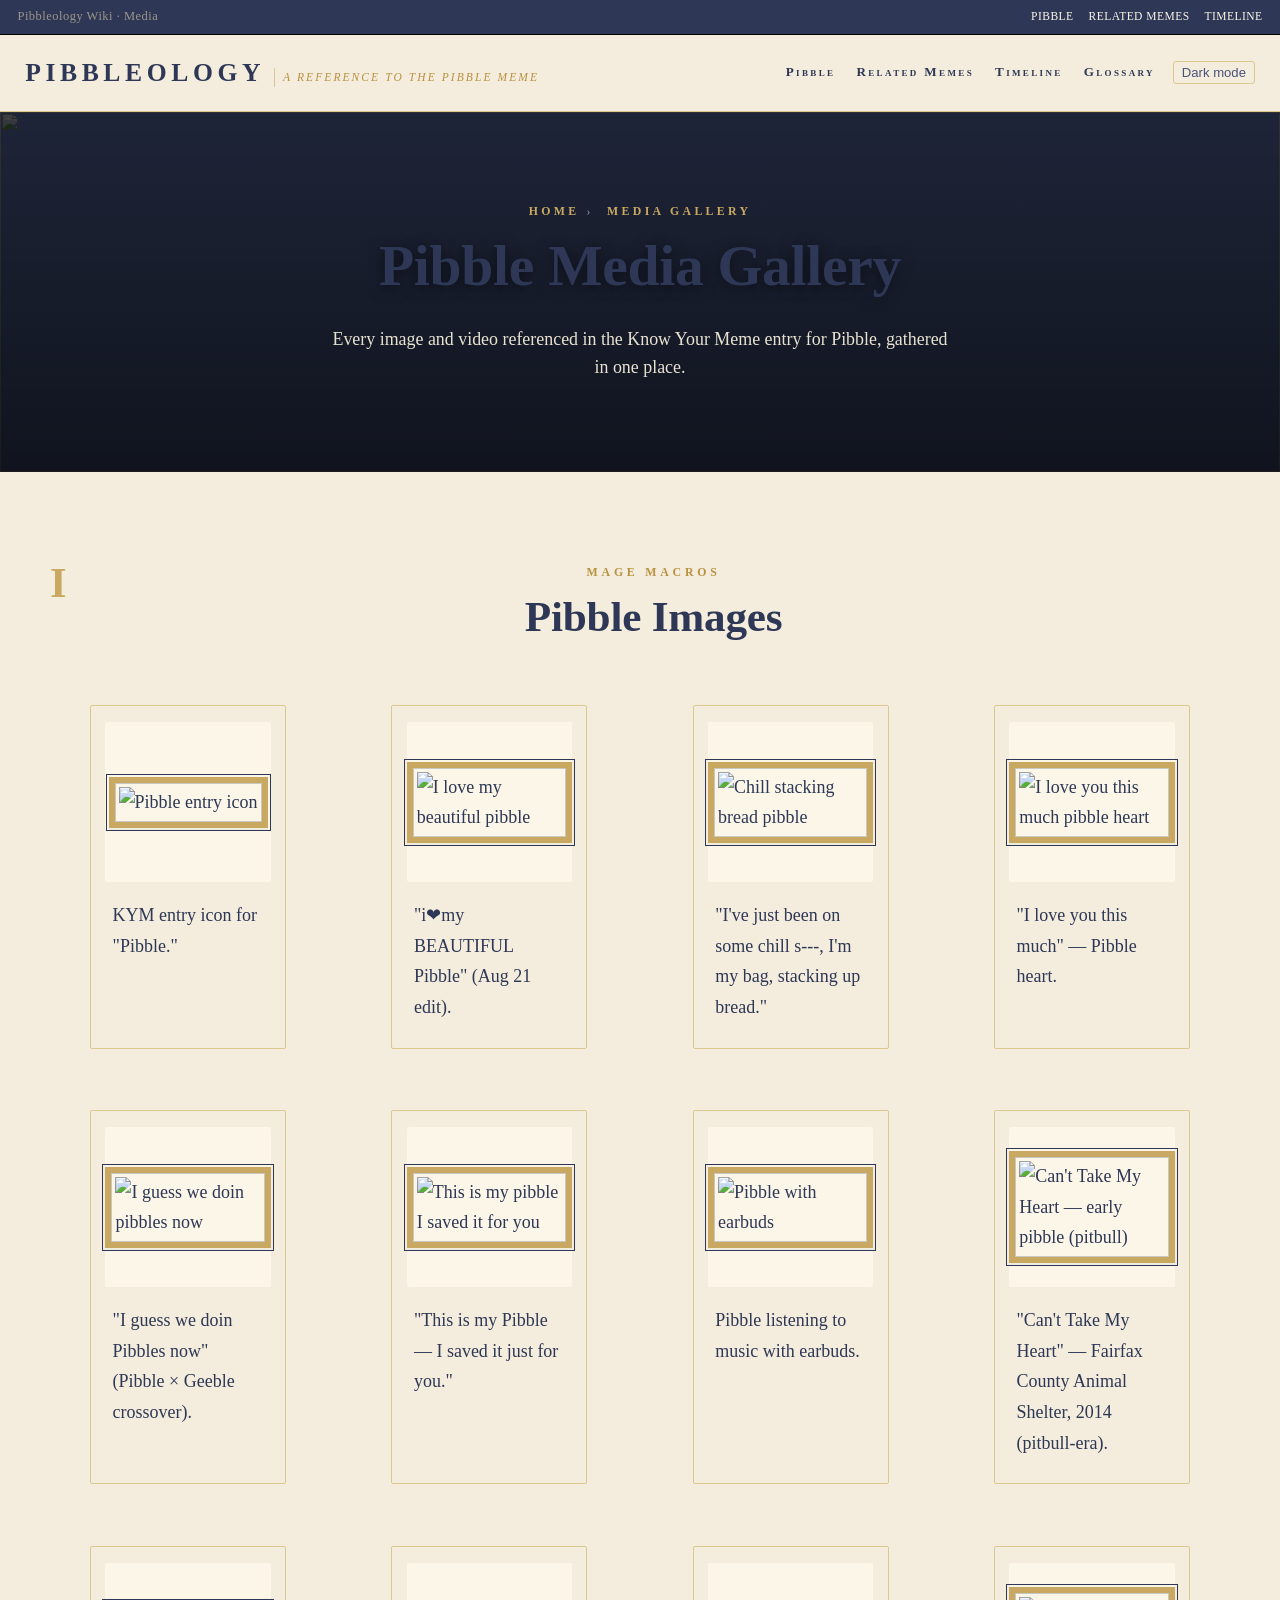
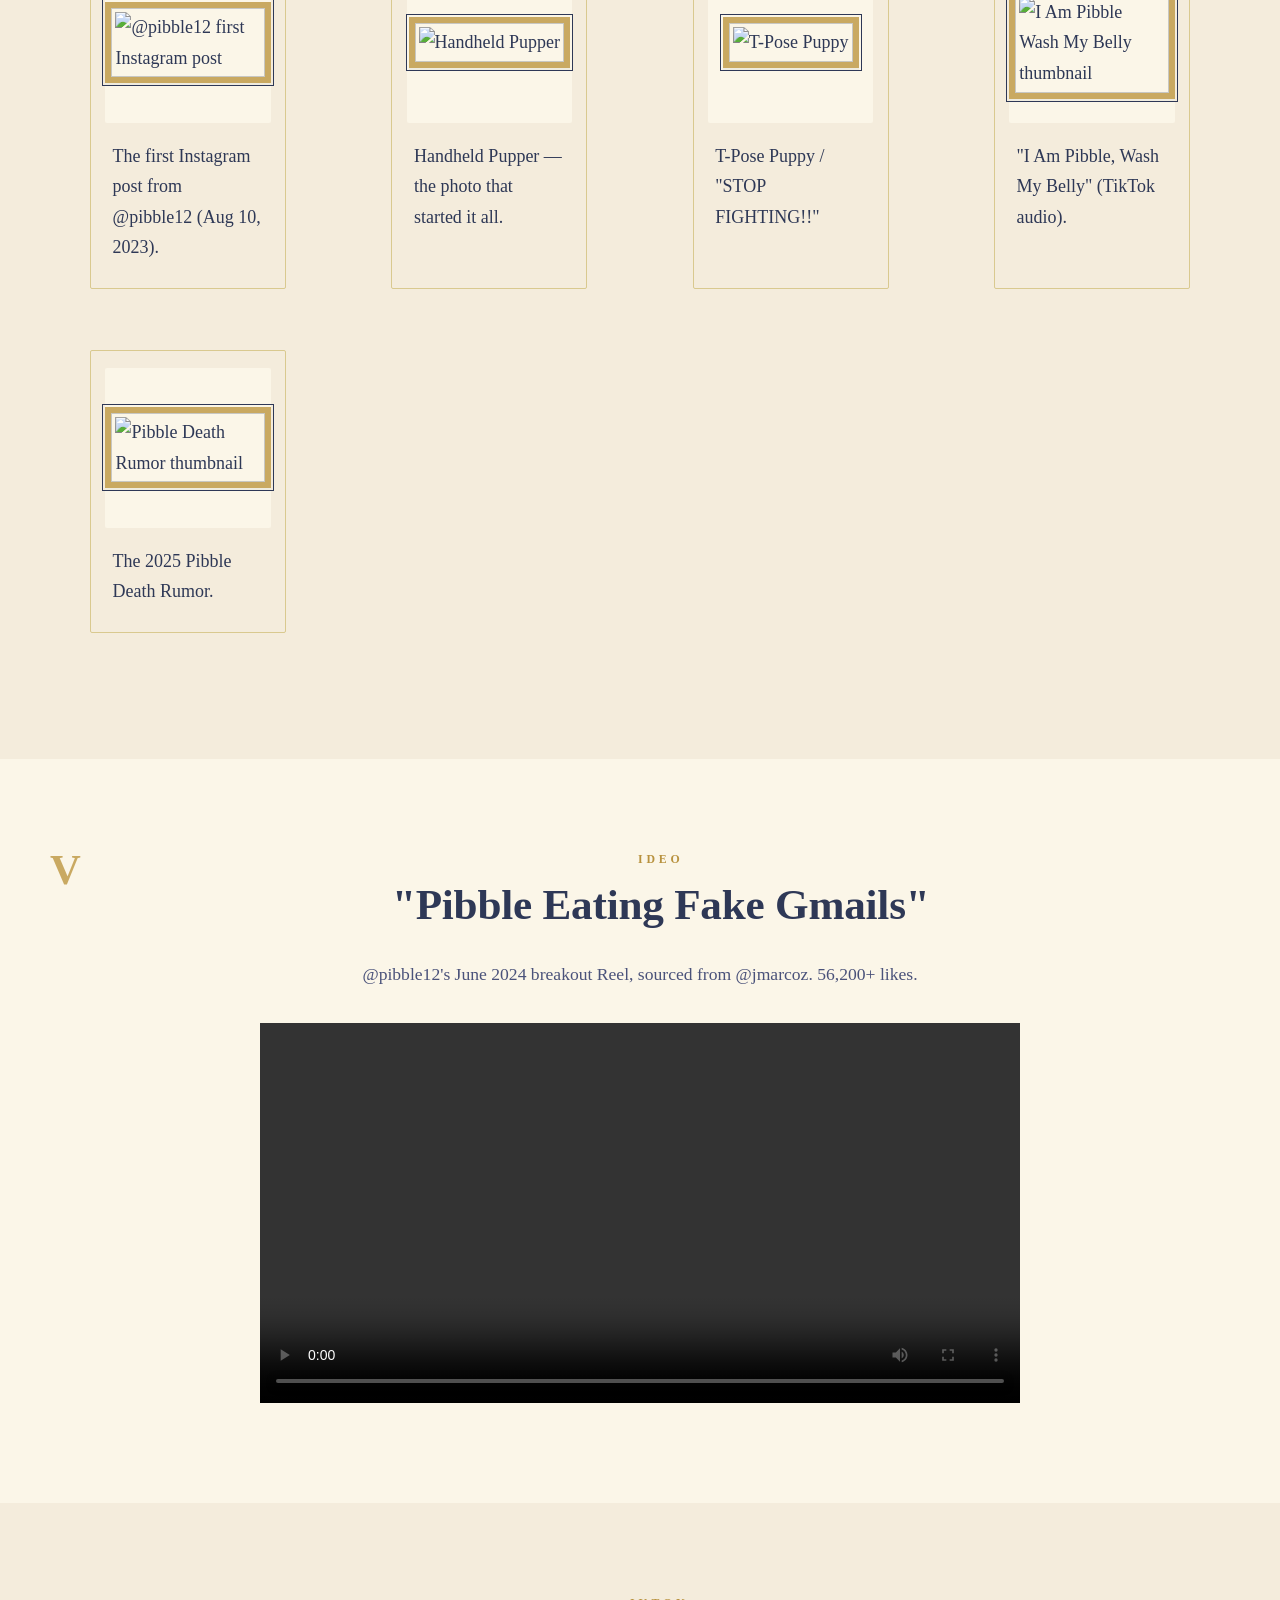
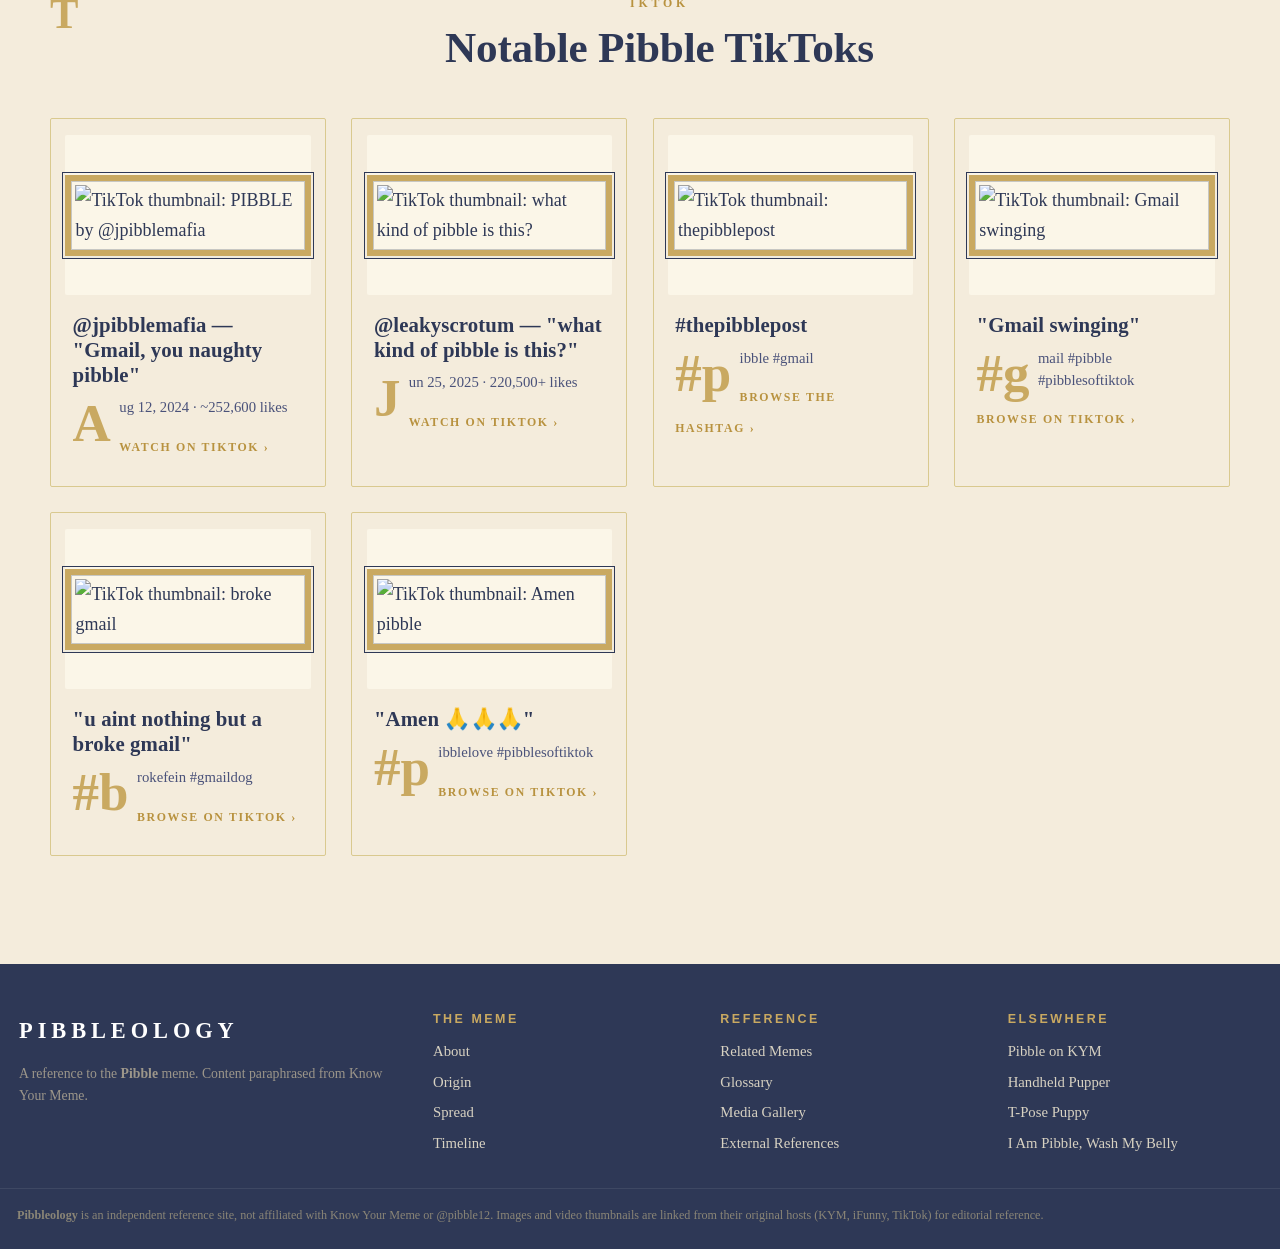
==== artifacts.html @ 84e700c6 "Reskin site as illuminated manuscript ("Reliquary Pastel") Swap palette and typography across the wh" ====
<!doctype html>
<html lang="en" data-theme="light">
<head>
<meta charset="utf-8">
<meta name="viewport" content="width=device-width,initial-scale=1">
<title>Media Gallery — Pibbleology</title>
<meta name="description" content="A gallery of Pibble images and videos from Know Your Meme — image macros, TikTok video thumbnails, and the original viral Reel.">
<link rel="stylesheet" href="style.css">
<link rel="icon" href="data:image/svg+xml,%3Csvg xmlns='http://www.w3.org/2000/svg' viewBox='0 0 64 64'%3E%3Ccircle cx='32' cy='32' r='28' fill='%238a6d3b'/%3E%3Ctext x='32' y='44' font-family='Georgia' font-size='36' fill='white' text-anchor='middle'%3EP%3C/text%3E%3C/svg%3E">
</head>
<body class="institutional">

<a class="skip-link" href="#content">Skip to content</a>

<div class="utility-bar">
  <div class="utility-inner">
    <span class="util-locale">Pibbleology Wiki &middot; Media</span>
    <span class="util-spacer"></span>
    <a href="index.html">Pibble</a>
    <a href="characters.html">Related Memes</a>
    <a href="lore-timeline.html">Timeline</a>
  </div>
</div>

<header class="site-header institutional-header" role="banner">
  <div class="header-inner">
    <a class="brand" href="index.html" aria-label="Pibbleology home">
      <span class="brand-mark">PIBBLEOLOGY</span>
      <span class="brand-tag">A Reference to the Pibble Meme</span>
    </a>
    <span class="header-spacer"></span>
    <nav class="header-nav" aria-label="Primary">
      <a href="index.html">Pibble</a>
      <a href="characters.html">Related Memes</a>
      <a href="lore-timeline.html">Timeline</a>
      <a href="glossary.html">Glossary</a>
    </nav>
    <button id="theme-toggle" class="theme-toggle" type="button" aria-pressed="false">Dark mode</button>
  </div>
</header>

<main id="content" role="main">

  <section class="hero-sub" aria-labelledby="hero-h">
    <div class="hero-sub-bg" aria-hidden="true">
      <img src="https://i.kym-cdn.com/photos/images/list/003/147/545/0d7.jpg" alt="">
    </div>
    <div class="hero-sub-inner">
      <p class="breadcrumb">
        <a href="index.html">Home</a><span class="sep">›</span>
        <span>Media Gallery</span>
      </p>
      <h1 id="hero-h" class="hero-sub-title">Pibble Media Gallery</h1>
      <p class="hero-sub-lede">
        Every image and video referenced in the Know Your Meme entry for
        Pibble, gathered in one place.
      </p>
    </div>
  </section>

  <section class="block" aria-labelledby="imgs-h">
    <div class="block-inner">
      <p class="block-eyebrow centered">Image Macros</p>
      <h2 id="imgs-h" class="centered">Pibble Images</h2>
      <div class="member-grid">
        <figure class="member-card">
          <div class="member-photo"><img src="https://i.kym-cdn.com/entries/icons/facebook/000/055/364/pibble.jpg" alt="Pibble entry icon"></div>
          <figcaption>KYM entry icon for "Pibble."</figcaption>
        </figure>
        <figure class="member-card">
          <div class="member-photo"><img src="https://i.kym-cdn.com/photos/images/list/003/147/549/808.jpg" alt="I love my beautiful pibble"></div>
          <figcaption>"i❤my BEAUTIFUL Pibble" (Aug 21 edit).</figcaption>
        </figure>
        <figure class="member-card">
          <div class="member-photo"><img src="https://i.kym-cdn.com/photos/images/list/003/147/548/306.jpg" alt="Chill stacking bread pibble"></div>
          <figcaption>"I've just been on some chill s---, I'm my bag, stacking up bread."</figcaption>
        </figure>
        <figure class="member-card">
          <div class="member-photo"><img src="https://i.kym-cdn.com/photos/images/list/003/147/547/27c.jpg" alt="I love you this much pibble heart"></div>
          <figcaption>"I love you this much" — Pibble heart.</figcaption>
        </figure>
        <figure class="member-card">
          <div class="member-photo"><img src="https://i.kym-cdn.com/photos/images/list/003/147/545/0d7.jpg" alt="I guess we doin pibbles now"></div>
          <figcaption>"I guess we doin Pibbles now" (Pibble × Geeble crossover).</figcaption>
        </figure>
        <figure class="member-card">
          <div class="member-photo"><img src="https://i.kym-cdn.com/photos/images/list/003/147/544/51b.jpg" alt="This is my pibble I saved it for you"></div>
          <figcaption>"This is my Pibble — I saved it just for you."</figcaption>
        </figure>
        <figure class="member-card">
          <div class="member-photo"><img src="https://i.kym-cdn.com/photos/images/list/003/147/543/3c7.jpg" alt="Pibble with earbuds"></div>
          <figcaption>Pibble listening to music with earbuds.</figcaption>
        </figure>
        <figure class="member-card">
          <div class="member-photo"><img src="https://i.kym-cdn.com/photos/images/newsfeed/000/716/458/60e.jpg" alt="Can't Take My Heart — early pibble (pitbull)"></div>
          <figcaption>"Can't Take My Heart" — Fairfax County Animal Shelter, 2014 (pitbull-era).</figcaption>
        </figure>
        <figure class="member-card">
          <div class="member-photo"><img src="https://i.kym-cdn.com/photos/images/newsfeed/003/144/564/d85.jpeg" alt="@pibble12 first Instagram post"></div>
          <figcaption>The first Instagram post from @pibble12 (Aug 10, 2023).</figcaption>
        </figure>
        <figure class="member-card">
          <div class="member-photo"><img src="https://i.kym-cdn.com/photos/images/newsfeed/002/564/498/74a.jpg" alt="Handheld Pupper"></div>
          <figcaption>Handheld Pupper — the photo that started it all.</figcaption>
        </figure>
        <figure class="member-card">
          <div class="member-photo"><img src="https://i.kym-cdn.com/photos/images/newsfeed/002/854/658/e65.png" alt="T-Pose Puppy"></div>
          <figcaption>T-Pose Puppy / "STOP FIGHTING!!"</figcaption>
        </figure>
        <figure class="member-card">
          <div class="member-photo"><img src="https://i.kym-cdn.com/entries/icons/mobile/000/055/463/i-am-pibble-wash-my-belly.jpg" alt="I Am Pibble Wash My Belly thumbnail"></div>
          <figcaption>"I Am Pibble, Wash My Belly" (TikTok audio).</figcaption>
        </figure>
        <figure class="member-card">
          <div class="member-photo"><img src="https://i.kym-cdn.com/entries/icons/original/000/055/476/pibble-died.jpg" alt="Pibble Death Rumor thumbnail"></div>
          <figcaption>The 2025 Pibble Death Rumor.</figcaption>
        </figure>
      </div>
    </div>
  </section>

  <section class="block block-tan" aria-labelledby="vids-h">
    <div class="block-inner">
      <p class="block-eyebrow centered">Video</p>
      <h2 id="vids-h" class="centered">"Pibble Eating Fake Gmails"</h2>
      <p class="block-lede centered">
        @pibble12's June 2024 breakout Reel, sourced from @jmarcoz. 56,200+ likes.
      </p>
      <div class="block-inner narrow">
        <video controls preload="metadata" width="100%" src="https://img.ifunny.co/videos/cfd05e72d14eab410513c20b2d530b1a944d2b269a2e2515d30b8740a748f55f_1.mp4"></video>
      </div>
    </div>
  </section>

  <section class="block" aria-labelledby="tt-h">
    <div class="block-inner">
      <p class="block-eyebrow centered">TikTok</p>
      <h2 id="tt-h" class="centered">Notable Pibble TikToks</h2>
      <div class="member-grid">
        <a class="member-card" href="https://www.tiktok.com/@jpibblemafia/video/7402198725755440416" rel="noopener">
          <div class="member-photo"><img src="https://p16-common-sign.tiktokcdn-us.com/tos-useast2a-p-0037-euttp/oI57eLzRIISEA85B45efWERAGZfDaG8QNBuJEq~tplv-tiktokx-origin.image?dr=9636&amp;x-expires=1778817600&amp;x-signature=YbOE5VtH0LOfIz%2B88vI0iKW1lxo%3D&amp;t=4d5b0474&amp;ps=13740610&amp;shp=81f88b70&amp;shcp=43f4a2f9&amp;idc=useast8" alt="TikTok thumbnail: PIBBLE by @jpibblemafia"></div>
          <h3>@jpibblemafia — "Gmail, you naughty pibble"</h3>
          <p>Aug 12, 2024 &middot; ~252,600 likes</p>
          <span class="member-link">Watch on TikTok &rsaquo;</span>
        </a>
        <a class="member-card" href="https://www.tiktok.com/@leakyscrotum/video/7520060469173046559" rel="noopener">
          <div class="member-photo"><img src="https://p16-common-sign.tiktokcdn-us.com/tos-useast8-p-0068-tx2/oQKF2EBYIYRVJ8R0YffocIJSozvn7DonXCEAAE~tplv-tiktokx-origin.image?dr=9636&amp;x-expires=1778817600&amp;x-signature=jLlTsN4jwF9ToJYabi7dvZPM6GE%3D&amp;t=4d5b0474&amp;ps=13740610&amp;shp=81f88b70&amp;shcp=43f4a2f9&amp;idc=useast8" alt="TikTok thumbnail: what kind of pibble is this?"></div>
          <h3>@leakyscrotum — "what kind of pibble is this?"</h3>
          <p>Jun 25, 2025 &middot; 220,500+ likes</p>
          <span class="member-link">Watch on TikTok &rsaquo;</span>
        </a>
        <a class="member-card" href="https://www.tiktok.com/tag/thepibblepost" rel="noopener">
          <div class="member-photo"><img src="https://p19-common-sign.tiktokcdn-us.com/tos-alisg-p-0037/o4ERhyIofZM35LDlBgf4FrAUBxIKTN7VBJaonE~tplv-tiktokx-origin.image?dr=9636&amp;x-expires=1778817600&amp;x-signature=sTEDoeAbJ3REfbI0l5x66kkS9dw%3D&amp;t=4d5b0474&amp;ps=13740610&amp;shp=81f88b70&amp;shcp=43f4a2f9&amp;idc=useast8" alt="TikTok thumbnail: thepibblepost"></div>
          <h3>#thepibblepost</h3>
          <p>#pibble #gmail</p>
          <span class="member-link">Browse the hashtag &rsaquo;</span>
        </a>
        <a class="member-card" href="https://www.tiktok.com/tag/pibble" rel="noopener">
          <div class="member-photo"><img src="https://p19-common-sign.tiktokcdn-us.com/tos-useast5-p-0068-tx/oA83dxC8QII09zoce68ifGJKfgeOQn5eAAWLZM~tplv-tiktokx-origin.image?dr=9636&amp;x-expires=1778817600&amp;x-signature=5MFULRyPmxYs8PomtAO9qmTxWFQ%3D&amp;t=4d5b0474&amp;ps=13740610&amp;shp=81f88b70&amp;shcp=43f4a2f9&amp;idc=useast8" alt="TikTok thumbnail: Gmail swinging"></div>
          <h3>"Gmail swinging"</h3>
          <p>#gmail #pibble #pibblesoftiktok</p>
          <span class="member-link">Browse on TikTok &rsaquo;</span>
        </a>
        <a class="member-card" href="https://www.tiktok.com/tag/brokefein" rel="noopener">
          <div class="member-photo"><img src="https://p19-common-sign.tiktokcdn-us.com/tos-useast8-p-0068-tx2/okyQVQW2AAqvEpgIRFf0CnDB5IReUEELYLKLCI~tplv-tiktokx-origin.image?dr=9636&amp;x-expires=1778817600&amp;x-signature=VBeOUuoMgxCYK%2FDEwbAFjPYMrGU%3D&amp;t=4d5b0474&amp;ps=13740610&amp;shp=81f88b70&amp;shcp=43f4a2f9&amp;idc=useast8" alt="TikTok thumbnail: broke gmail"></div>
          <h3>"u aint nothing but a broke gmail"</h3>
          <p>#brokefein #gmaildog</p>
          <span class="member-link">Browse on TikTok &rsaquo;</span>
        </a>
        <a class="member-card" href="https://www.tiktok.com/tag/pibblelove" rel="noopener">
          <div class="member-photo"><img src="https://p16-common-sign.tiktokcdn-us.com/tos-no1a-p-0037-no/o8xBjBkT0hCmhoElA0iiwLBoCMAIGWiIEof8yo~tplv-tiktokx-origin.image?dr=9636&amp;x-expires=1778817600&amp;x-signature=V8OkT13xkfuniN7G5qDf8Z3z1dI%3D&amp;t=4d5b0474&amp;ps=13740610&amp;shp=81f88b70&amp;shcp=43f4a2f9&amp;idc=useast8" alt="TikTok thumbnail: Amen pibble"></div>
          <h3>"Amen 🙏🙏🙏"</h3>
          <p>#pibblelove #pibblesoftiktok</p>
          <span class="member-link">Browse on TikTok &rsaquo;</span>
        </a>
      </div>
    </div>
  </section>

</main>

<footer class="site-footer institutional-footer">
  <div class="footer-inner footer-grid">
    <div>
      <div class="footer-brand">PIBBLEOLOGY</div>
      <p class="footer-blurb">A reference to the <strong>Pibble</strong> meme. Content paraphrased from Know Your Meme.</p>
    </div>
    <div>
      <h4>The Meme</h4>
      <ul>
        <li><a href="index.html#about">About</a></li>
        <li><a href="index.html#origin">Origin</a></li>
        <li><a href="index.html#spread">Spread</a></li>
        <li><a href="lore-timeline.html">Timeline</a></li>
      </ul>
    </div>
    <div>
      <h4>Reference</h4>
      <ul>
        <li><a href="characters.html">Related Memes</a></li>
        <li><a href="glossary.html">Glossary</a></li>
        <li><a href="artifacts.html">Media Gallery</a></li>
        <li><a href="index.html#references">External References</a></li>
      </ul>
    </div>
    <div>
      <h4>Elsewhere</h4>
      <ul>
        <li><a href="https://knowyourmeme.com/memes/pibble" rel="noopener">Pibble on KYM</a></li>
        <li><a href="https://knowyourmeme.com/memes/handheld-pupper-geeble/" rel="noopener">Handheld Pupper</a></li>
        <li><a href="https://knowyourmeme.com/memes/t-pose-puppy-stop-fighting/" rel="noopener">T-Pose Puppy</a></li>
        <li><a href="https://knowyourmeme.com/memes/i-am-pibble-wash-my-belly" rel="noopener">I Am Pibble, Wash My Belly</a></li>
      </ul>
    </div>
  </div>
  <div class="footer-bottom">
    <div><strong>Pibbleology</strong> is an independent reference site, not affiliated with Know Your Meme or @pibble12. Images and video thumbnails are linked from their original hosts (KYM, iFunny, TikTok) for editorial reference.</div>
  </div>
</footer>

<script src="script.js"></script>
</body>
</html>
---- style.css ----
/* =========================================================
   Pibbleology — stylesheet
   Sections:
     1. Reset & root tokens
     2. Light / dark themes
     3. Typography
     4. Layout (header, rails, main, infobox, footer)
     5. Components (TOC, infobox, search, references)
     6. Utilities & accessibility
     7. Responsive
   ========================================================= */

/* 1. Reset & root tokens ---------------------------------- */
*,
*::before,
*::after { box-sizing: border-box; }

html { scroll-behavior: smooth; }

:root {
  /* Reliquary Pastel — illuminated manuscript palette */
  --bg: #F4ECDC;            /* Vellum */
  --canvas: #FBF6E8;        /* Lighter vellum */
  --ink: #2E3856;           /* Cathedral Indigo */
  --ink-soft: #4a527a;
  --muted: #807a6a;
  --rule: #d9c98f;          /* dim gold rule */
  --rule-soft: #e8dec0;
  --link: #6B5A8A;          /* Ash Lilac (deeper) */
  --link-visited: #8a6db0;
  --link-hover: #b85a3a;    /* warm rust on hover */
  --accent: #C9A961;        /* Reliquary Gold */
  --accent-2: #9BAE8C;      /* Blessed Sage */
  --blush: #E8B8A8;         /* Pibble Blush */
  --lilac: #B8A8C4;         /* Ash Lilac */
  --infobox-bg: #f7eed7;
  --infobox-head: #ecd9a3;
  --code-bg: #efe6cc;
  --focus: #C9A961;
  --shadow: 0 1px 0 rgba(46,56,86,0.06);
  --maxw: 1240px;
  --rail: 220px;
  --infobox-w: 290px;
  --serif: "EB Garamond", Georgia, "Iowan Old Style", "Palatino Linotype", Palatino, serif;
  --display: "Cormorant Garamond", "EB Garamond", Georgia, serif;
  --blackletter: "UnifrakturCook", "Cormorant Garamond", serif;
  --marginalia: "Caveat", "Bradley Hand", cursive;
  --sans: -apple-system, BlinkMacSystemFont, "Segoe UI", Roboto, "Helvetica Neue", Arial, sans-serif;
}

/* 2. Themes ----------------------------------------------- */
html[data-theme="dark"] {
  /* Night Psalter — indigo cathedral after compline */
  --bg: #1a2138;
  --canvas: #232c47;
  --ink: #F4ECDC;
  --ink-soft: #d8cdb0;
  --muted: #a39880;
  --rule: #4a4226;
  --rule-soft: #2f3550;
  --link: #C9B8DC;
  --link-visited: #d8c4f0;
  --link-hover: #E8B8A8;
  --accent: #d6b271;
  --accent-2: #7d9070;
  --infobox-bg: #2a3354;
  --infobox-head: #38416a;
  --code-bg: #2a3354;
  --focus: #d6b271;
}

/* 3. Typography ------------------------------------------- */
body {
  margin: 0;
  background: var(--bg);
  color: var(--ink);
  font-family: var(--serif);
  font-size: 18px;
  line-height: 1.7;
  -webkit-font-smoothing: antialiased;
  text-rendering: optimizeLegibility;
}

h1, h2, h3, h4 {
  font-family: var(--display);
  font-weight: 600;
  color: var(--ink);
  line-height: 1.2;
  letter-spacing: 0.005em;
  margin: 1.4em 0 0.4em;
}

/* Prevent floated figures from spilling past their own section */
main.article h2,
main.article h3 { clear: both; }

h1.article-title {
  font-size: 2.2rem;
  margin: 0 0 0.2em;
  padding-bottom: 0.25em;
  border-bottom: 1px solid var(--rule);
}

h2 {
  font-size: 1.5rem;
  border-bottom: 1px solid var(--rule);
  padding-bottom: 0.2em;
}

h3 { font-size: 1.2rem; }
h4 { font-size: 1.05rem; }

p { margin: 0.6em 0 0.9em; }

a {
  color: var(--link);
  text-decoration: none;
}
a:visited { color: var(--link-visited); }
a:hover, a:focus { color: var(--link-hover); text-decoration: underline; }

ul, ol { padding-left: 1.4em; }
li { margin: 0.15em 0; }

blockquote {
  border-left: 3px solid var(--rule);
  margin: 1em 0;
  padding: 0.2em 1em;
  color: var(--ink-soft);
  font-style: italic;
}

code, kbd {
  font-family: ui-monospace, SFMono-Regular, Menlo, Consolas, monospace;
  background: var(--code-bg);
  padding: 0.05em 0.35em;
  border-radius: 3px;
  font-size: 0.92em;
}

hr { border: 0; border-top: 1px solid var(--rule); margin: 1.5em 0; }

sup.refnote a {
  font-size: 0.78em;
  vertical-align: super;
  text-decoration: none;
  padding: 0 1px;
}

/* 4. Layout ---------------------------------------------- */

/* Skip link */
.skip-link {
  position: absolute;
  left: -9999px;
  top: 0;
  background: var(--ink);
  color: var(--bg);
  padding: 0.5em 0.9em;
  z-index: 1000;
}
.skip-link:focus { left: 8px; top: 8px; }

/* Header */
.site-header {
  background: var(--canvas);
  border-bottom: 1px solid var(--rule);
  position: sticky;
  top: 0;
  z-index: 50;
  box-shadow: var(--shadow);
}
.header-inner {
  max-width: var(--maxw);
  margin: 0 auto;
  padding: 0.55em 1em;
  display: flex;
  align-items: center;
  gap: 1em;
}
.brand {
  display: flex;
  align-items: baseline;
  gap: 0.5em;
  text-decoration: none;
  color: var(--ink);
}
.brand:hover { text-decoration: none; color: var(--ink); }
.brand-mark {
  font-family: var(--serif);
  font-size: 1.4rem;
  font-weight: 700;
  letter-spacing: 0.5px;
}
.brand-tag {
  font-size: 0.78rem;
  color: var(--muted);
  border-left: 1px solid var(--rule);
  padding-left: 0.6em;
}
.header-spacer { flex: 1; }
.header-nav {
  display: flex;
  gap: 0.9em;
  font-size: 0.92rem;
}
.header-nav a { color: var(--ink-soft); }
.header-nav a:hover { color: var(--link-hover); }

.theme-toggle {
  background: transparent;
  border: 1px solid var(--rule);
  color: var(--ink-soft);
  padding: 0.25em 0.6em;
  font-size: 0.82rem;
  border-radius: 3px;
  cursor: pointer;
  font-family: var(--sans);
}
.theme-toggle:hover { border-color: var(--ink-soft); color: var(--ink); }

/* Page grid */
.page {
  max-width: var(--maxw);
  margin: 0 auto;
  padding: 1.2em 1em 2em;
  display: grid;
  grid-template-columns: var(--rail) 1fr;
  gap: 1.6em;
}

/* Left rail */
.rail {
  font-size: 0.9rem;
}
.rail-sticky {
  position: sticky;
  top: 4.2em;
}
.rail h2 {
  font-family: var(--sans);
  font-size: 0.78rem;
  text-transform: uppercase;
  letter-spacing: 0.08em;
  color: var(--muted);
  border-bottom: 1px solid var(--rule);
  padding-bottom: 0.3em;
  margin: 1.2em 0 0.4em;
}
.rail h2:first-child { margin-top: 0; }
.rail ul { list-style: none; padding: 0; margin: 0 0 0.6em; }
.rail li { margin: 0.18em 0; }
.rail a { color: var(--ink-soft); }
.rail a.is-current { color: var(--link); font-weight: 600; }
.rail a:hover { color: var(--link-hover); }

.search-box {
  margin-bottom: 0.8em;
  display: flex;
}
.search-box input {
  flex: 1;
  padding: 0.35em 0.5em;
  border: 1px solid var(--rule);
  background: var(--canvas);
  color: var(--ink);
  border-radius: 3px;
  font-size: 0.9rem;
  font-family: var(--sans);
}
.search-box input:focus { outline: 2px solid var(--focus); outline-offset: 1px; }

/* Main canvas */
main.article {
  background: var(--canvas);
  border: 1px solid var(--rule);
  padding: 1.4em 1.8em 2em;
  border-radius: 2px;
  min-width: 0;
}

.lead-row {
  display: grid;
  grid-template-columns: 1fr var(--infobox-w);
  gap: 1.6em;
}
.lead-row.no-infobox { grid-template-columns: 1fr; }

.article-meta {
  font-size: 0.85rem;
  color: var(--muted);
  margin-bottom: 0.4em;
}
.article-meta .pipe { color: var(--rule); margin: 0 0.4em; }

/* Footer */
.site-footer {
  border-top: 1px solid var(--rule);
  background: var(--canvas);
  margin-top: 2em;
}
.footer-inner {
  max-width: var(--maxw);
  margin: 0 auto;
  padding: 1.1em 1em 1.6em;
  font-size: 0.85rem;
  color: var(--muted);
  display: flex;
  flex-wrap: wrap;
  gap: 1em;
  justify-content: space-between;
}
.footer-inner a { color: var(--muted); }
.footer-inner a:hover { color: var(--link-hover); }

/* 5. Components ------------------------------------------ */

/* Infobox */
.infobox {
  border: 1px solid var(--rule);
  background: var(--infobox-bg);
  font-size: 0.88rem;
  padding: 0;
  margin: 0 0 1em;
  align-self: start;
}
.infobox-title {
  background: var(--infobox-head);
  font-family: var(--serif);
  font-size: 1rem;
  font-weight: 700;
  padding: 0.5em 0.7em;
  border-bottom: 1px solid var(--rule);
  text-align: center;
}
.infobox-image {
  padding: 0.7em;
  text-align: center;
  border-bottom: 1px solid var(--rule);
}
.infobox-image .glyph {
  display: inline-block;
  width: 140px;
  height: 140px;
  border: 1px solid var(--rule);
  background:
    radial-gradient(circle at 30% 30%, var(--accent) 0%, transparent 40%),
    radial-gradient(circle at 70% 70%, var(--link) 0%, transparent 45%),
    var(--infobox-head);
  border-radius: 50%;
  position: relative;
  font-family: var(--serif);
  font-size: 3.4rem;
  line-height: 140px;
  color: var(--canvas);
  text-shadow: 0 1px 2px rgba(0,0,0,0.3);
}
.infobox-caption {
  font-size: 0.78rem;
  color: var(--muted);
  padding: 0.4em 0.7em 0.7em;
  border-bottom: 1px solid var(--rule);
  text-align: center;
}
.infobox dl {
  margin: 0;
  padding: 0.4em 0.7em 0.7em;
  display: grid;
  grid-template-columns: 38% 1fr;
  gap: 0.2em 0.6em;
}
.infobox dt {
  color: var(--muted);
  font-weight: 600;
  font-size: 0.82rem;
}
.infobox dd { margin: 0; }
.infobox-section {
  background: var(--infobox-head);
  padding: 0.35em 0.7em;
  font-weight: 700;
  font-size: 0.82rem;
  text-transform: uppercase;
  letter-spacing: 0.05em;
  border-top: 1px solid var(--rule);
  border-bottom: 1px solid var(--rule);
  grid-column: 1 / -1;
  margin: 0.4em -0.7em 0.3em;
}

/* TOC */
.toc {
  border: 1px solid var(--rule);
  background: var(--infobox-bg);
  padding: 0.7em 1em 0.9em;
  margin: 1.2em 0 1.6em;
  max-width: 360px;
  font-size: 0.92rem;
}
.toc-title {
  font-family: var(--serif);
  font-weight: 700;
  font-size: 1rem;
  margin-bottom: 0.3em;
  display: flex;
  align-items: baseline;
  gap: 0.5em;
}
.toc-title .toc-toggle {
  font-size: 0.78rem;
  background: transparent;
  border: 1px solid var(--rule);
  border-radius: 3px;
  padding: 0 0.4em;
  cursor: pointer;
  color: var(--muted);
  font-family: var(--sans);
}
.toc ol { padding-left: 1.4em; margin: 0.3em 0 0; }
.toc ol ol { padding-left: 1.2em; }
.toc a { color: var(--link); }
.toc.collapsed ol { display: none; }

/* Section anchor link */
.anchor-link {
  margin-left: 0.4em;
  font-size: 0.75em;
  color: var(--muted);
  opacity: 0;
  transition: opacity 0.15s;
  text-decoration: none;
}
h2:hover .anchor-link,
h3:hover .anchor-link,
h2:focus-within .anchor-link,
h3:focus-within .anchor-link { opacity: 1; }
.anchor-link:hover { color: var(--link-hover); }

/* References */
.refs {
  font-size: 0.85rem;
  columns: 2;
  column-gap: 2em;
}
.refs ol { padding-left: 1.4em; }
.refs li { break-inside: avoid; margin: 0.2em 0; }

/* Article cards (homepage feature row) */
.card-row {
  display: grid;
  grid-template-columns: repeat(auto-fit, minmax(200px, 1fr));
  gap: 0.8em;
  margin: 0.6em 0 1em;
}
.card {
  border: 1px solid var(--rule);
  background: var(--infobox-bg);
  padding: 0.7em 0.9em;
  border-radius: 2px;
  transition: border-color 0.15s, transform 0.15s;
}
.card:hover { border-color: var(--accent); transform: translateY(-1px); }
.card h3 { margin: 0 0 0.2em; font-size: 1.05rem; }
.card h3 a { color: var(--link); }
.card p { margin: 0; font-size: 0.88rem; color: var(--ink-soft); }

/* Notes / hatnotes */
.hatnote {
  font-size: 0.88rem;
  font-style: italic;
  color: var(--muted);
  border-left: 2px solid var(--rule);
  padding-left: 0.7em;
  margin: 0.6em 0 1em;
}
.notice {
  border: 1px solid var(--rule);
  background: var(--infobox-head);
  padding: 0.5em 0.8em;
  font-size: 0.88rem;
  margin: 0.8em 0 1.2em;
  border-radius: 2px;
}

/* Categories */
.category-bar {
  border-top: 1px solid var(--rule);
  margin-top: 2em;
  padding-top: 0.7em;
  font-size: 0.85rem;
  color: var(--muted);
}
.category-bar a {
  background: var(--infobox-head);
  border: 1px solid var(--rule);
  padding: 0.1em 0.5em;
  margin-right: 0.3em;
  border-radius: 2px;
  display: inline-block;
  color: var(--ink-soft);
}

/* Tables */
table.wiki-table {
  width: 100%;
  border-collapse: collapse;
  font-size: 0.92rem;
  margin: 0.6em 0 1em;
}
table.wiki-table th,
table.wiki-table td {
  border: 1px solid var(--rule);
  padding: 0.4em 0.6em;
  text-align: left;
  vertical-align: top;
}
table.wiki-table th {
  background: var(--infobox-head);
  font-family: var(--serif);
}
table.wiki-table tr:nth-child(even) td { background: var(--rule-soft); }

/* Glossary list */
dl.glossary { margin: 0.6em 0; }
dl.glossary dt {
  font-weight: 700;
  font-family: var(--serif);
  margin-top: 0.6em;
  color: var(--ink);
}
dl.glossary dd { margin: 0 0 0.4em 1.2em; color: var(--ink-soft); }

/* Filter highlight when hidden */
.is-hidden { display: none !important; }

/* Figures & images */

/* Global image fallback — any bare <img> is constrained to its container */
main.article img {
  max-width: 100%;
  height: auto;
}

.infobox-photo {
  padding: 0.5em;
  border-bottom: 1px solid var(--rule);
  background: var(--infobox-head);
  text-align: center;
}
.infobox-photo img {
  display: inline-block;
  width: auto;
  max-width: 100%;
  height: auto;
  max-height: 200px;
  object-fit: contain;
}

figure.wiki-figure {
  border: 1px solid var(--rule);
  background: var(--infobox-bg);
  padding: 0.4em 0.4em 0.6em;
  margin: 0 0 0.9em 1em;
  float: right;
  width: 200px;
  max-width: 40%;
  font-size: 0.8rem;
  color: var(--ink-soft);
  border-radius: 2px;
}
figure.wiki-figure img {
  width: 100%;
  max-height: 200px;
  height: auto;
  display: block;
  margin: 0 auto;
  object-fit: contain;
  background: var(--canvas);
  border: 1px solid var(--rule);
}
figure.wiki-figure figcaption {
  padding: 0.4em 0.2em 0;
  line-height: 1.35;
}
figure.wiki-figure.left { float: left; margin: 0 1em 1em 0; }
figure.wiki-figure.wide {
  float: none;
  width: 100%;
  max-width: 100%;
  margin: 0.6em 0 1.2em;
}

.hero-banner {
  border: 1px solid var(--rule);
  margin: 0 0 1.2em;
  position: relative;
  overflow: hidden;
  border-radius: 2px;
  background: var(--infobox-head);
  max-height: 240px;
}
.hero-banner img {
  display: block;
  width: 100%;
  height: 240px;
  object-fit: cover;
  object-position: center;
}
.hero-banner .hero-caption {
  position: absolute;
  bottom: 0;
  left: 0;
  right: 0;
  background: linear-gradient(transparent, rgba(0,0,0,0.65));
  color: #fff;
  padding: 1.2em 0.9em 0.6em;
  font-size: 0.85rem;
  text-shadow: 0 1px 2px rgba(0,0,0,0.6);
}

.gallery {
  display: grid;
  grid-template-columns: repeat(auto-fill, minmax(150px, 1fr));
  gap: 0.6em;
  margin: 0.8em 0 1.2em;
  clear: both;
}
.gallery figure {
  margin: 0;
  border: 1px solid var(--rule);
  background: var(--infobox-bg);
  padding: 0.3em 0.3em 0.5em;
  font-size: 0.78rem;
  color: var(--ink-soft);
  border-radius: 2px;
}
.gallery img {
  display: block;
  width: 100%;
  height: 130px;
  object-fit: contain;
  background: var(--canvas);
  border: 1px solid var(--rule);
}
.gallery figcaption {
  padding: 0.35em 0.2em 0;
  line-height: 1.3;
}

.variant-row {
  display: grid;
  grid-template-columns: 170px 1fr;
  gap: 1em;
  border: 1px solid var(--rule);
  background: var(--infobox-bg);
  padding: 0.7em;
  margin: 0.6em 0 1em;
  border-radius: 2px;
  align-items: start;
}
.variant-row img {
  width: 100%;
  max-height: 160px;
  height: auto;
  object-fit: contain;
  background: var(--canvas);
  display: block;
  border: 1px solid var(--rule);
}
.variant-row .v-caption {
  font-size: 0.78rem;
  color: var(--muted);
  margin-top: 0.3em;
  text-align: center;
}
@media (max-width: 720px) {
  .variant-row { grid-template-columns: 1fr; }
  figure.wiki-figure { float: none; width: 100%; max-width: 100%; margin: 0.6em 0 1em; }
}

/* 6. Utility & accessibility ------------------------------ */
:focus-visible {
  outline: 2px solid var(--focus);
  outline-offset: 2px;
}

.sr-only {
  position: absolute;
  width: 1px;
  height: 1px;
  padding: 0;
  margin: -1px;
  overflow: hidden;
  clip: rect(0,0,0,0);
  border: 0;
}

/* 7. Responsive ------------------------------------------ */
@media (max-width: 900px) {
  .page {
    grid-template-columns: 1fr;
  }
  .rail-sticky { position: static; }
  .rail {
    border-bottom: 1px solid var(--rule);
    padding-bottom: 0.6em;
  }
  .lead-row {
    grid-template-columns: 1fr;
  }
  .infobox {
    order: 2;
    max-width: 100%;
  }
  main.article { padding: 1em 1.1em 1.6em; }
  h1.article-title { font-size: 1.7rem; }
  .refs { columns: 1; }
  .header-nav { display: none; }
}

@media (max-width: 480px) {
  .header-inner { padding: 0.45em 0.7em; }
  .brand-tag { display: none; }
  main.article { padding: 0.8em 0.9em 1.4em; }
}

/* Print */
@media print {
  .site-header, .rail, .site-footer, .theme-toggle, .search-box { display: none; }
  main.article { border: 0; padding: 0; }
  body { background: #fff; color: #000; }
  a { color: #000; text-decoration: underline; }
}

/* =========================================================
   8. INSTITUTIONAL HOMEPAGE
   Promotional/campaign-style landing inspired by large
   institutional sites: oversized hero, stacked content blocks,
   repeated CTAs, declarative typography.
   ========================================================= */

:root {
  --inst-ink: #2E3856;          /* Cathedral Indigo */
  --inst-bg: #F4ECDC;           /* Vellum */
  --inst-tan: #FBF6E8;
  --inst-tan-2: #ecdfb8;
  --inst-dark: #2E3856;         /* Cathedral Indigo for "dark" panels */
  --inst-dark-2: #1f2640;
  --inst-gold: #B8923F;         /* Reliquary Gold, slightly deeper */
  --inst-gold-bright: #C9A961;
  --inst-red: #b85a3a;          /* warm rust (replaces hard red) */
  --inst-rule: #d9c98f;
}
html[data-theme="dark"] {
  --inst-ink: #F4ECDC;
  --inst-bg: #1a2138;
  --inst-tan: #232c47;
  --inst-tan-2: #2a3354;
  --inst-dark: #0d1124;
  --inst-dark-2: #07091a;
  --inst-rule: #4a4226;
}

body.institutional {
  background: var(--inst-bg);
  color: var(--inst-ink);
  font-family: var(--serif);
  font-size: 18px;
  line-height: 1.7;
}
body.institutional main#content { display: block; }

/* Utility bar (top thin promotional strip) */
.utility-bar {
  background: var(--inst-dark);
  color: #d8d4c7;
  font-size: 0.78rem;
  border-bottom: 1px solid #000;
}
.utility-inner {
  max-width: 1320px;
  margin: 0 auto;
  padding: 0.5em 1.4em;
  display: flex;
  flex-wrap: wrap;
  align-items: center;
  gap: 1.2em;
}
.utility-inner .util-locale { color: #9c968a; letter-spacing: 0.04em; }
.utility-inner .util-spacer { flex: 1; }
.utility-inner a {
  color: #f1ead8;
  text-decoration: none;
  letter-spacing: 0.04em;
  text-transform: uppercase;
  font-size: 0.72rem;
}
.utility-inner a:hover { color: var(--inst-gold-bright); }

/* Institutional header (replaces wiki header look) */
.institutional-header {
  background: var(--inst-bg);
  border-bottom: 1px solid var(--inst-rule);
}
.institutional-header .header-inner {
  max-width: 1320px;
  padding: 0.9em 1.4em;
}
.institutional-header .brand-mark {
  font-family: var(--serif);
  font-size: 1.6rem;
  font-weight: 700;
  letter-spacing: 0.18em;
  color: var(--inst-ink);
}
.institutional-header .brand-tag {
  font-size: 0.72rem;
  text-transform: uppercase;
  letter-spacing: 0.18em;
  color: var(--inst-gold);
  border-left: 1px solid var(--inst-rule);
  padding-left: 0.7em;
}
.institutional-header .header-nav {
  gap: 1.6em;
  font-size: 0.82rem;
  text-transform: uppercase;
  letter-spacing: 0.12em;
}
.institutional-header .header-nav a { color: var(--inst-ink); font-weight: 600; }
.institutional-header .header-nav a:hover { color: var(--inst-red); }

/* MEGA HERO */
.hero-mega {
  position: relative;
  min-height: 78vh;
  display: flex;
  align-items: center;
  justify-content: center;
  text-align: center;
  overflow: hidden;
  background: var(--inst-dark);
  color: #fff;
}
.hero-mega-bg {
  position: absolute; inset: 0;
  z-index: 0;
}
.hero-mega-bg img {
  width: 100%; height: 100%;
  object-fit: cover;
  object-position: center;
  filter: brightness(0.45) saturate(0.85);
}
.hero-mega-bg::after {
  content: "";
  position: absolute; inset: 0;
  background:
    radial-gradient(ellipse at center, rgba(0,0,0,0.1) 0%, rgba(0,0,0,0.65) 100%),
    linear-gradient(180deg, rgba(0,0,0,0.2) 0%, rgba(0,0,0,0.55) 100%);
}
.hero-mega-inner {
  position: relative;
  z-index: 1;
  max-width: 880px;
  padding: 5em 1.4em;
}
.hero-eyebrow {
  font-size: 0.78rem;
  letter-spacing: 0.32em;
  text-transform: uppercase;
  color: var(--inst-gold-bright);
  margin: 0 0 1.2em;
  font-weight: 600;
}
.hero-mega-title {
  font-family: var(--serif);
  font-size: clamp(2.6rem, 6vw, 5rem);
  line-height: 1.04;
  font-weight: 600;
  margin: 0 0 0.5em;
  letter-spacing: -0.01em;
  text-shadow: 0 2px 18px rgba(0,0,0,0.5);
}
.hero-mega-sub {
  font-size: clamp(1rem, 1.5vw, 1.2rem);
  line-height: 1.55;
  max-width: 620px;
  margin: 0 auto 2em;
  color: #e8e2d2;
}
.hero-cta-row {
  display: flex;
  flex-wrap: wrap;
  gap: 0.8em;
  justify-content: center;
}

/* CTA buttons */
.cta-primary,
.cta-secondary {
  display: inline-block;
  padding: 0.95em 1.8em;
  font-size: 0.82rem;
  font-weight: 700;
  text-transform: uppercase;
  letter-spacing: 0.18em;
  text-decoration: none;
  border-radius: 1px;
  transition: background 0.15s, color 0.15s, border-color 0.15s;
}
.cta-primary {
  background: var(--inst-gold);
  color: #fff;
  border: 1px solid var(--inst-gold);
}
.cta-primary:hover {
  background: var(--inst-gold-bright);
  border-color: var(--inst-gold-bright);
  color: #fff;
  text-decoration: none;
}
.cta-primary.cta-large { padding: 1.1em 2.4em; font-size: 0.88rem; }
.cta-secondary {
  background: transparent;
  color: #fff;
  border: 1px solid rgba(255,255,255,0.6);
}
.cta-secondary:hover {
  background: rgba(255,255,255,0.1);
  border-color: #fff;
  color: #fff;
  text-decoration: none;
}
.cta-secondary.inverse { color: #fff; border-color: #fff; }
.cta-inline {
  display: inline-block;
  margin-top: 0.6em;
  font-size: 0.78rem;
  font-weight: 700;
  text-transform: uppercase;
  letter-spacing: 0.14em;
  color: var(--inst-gold);
  text-decoration: none;
}
.cta-inline:hover { color: var(--inst-red); text-decoration: none; }
.cta-inline.inverse { color: var(--inst-gold-bright); }
.cta-inline.inverse:hover { color: #fff; }
.cta-centered, .cta-row.centered {
  margin-top: 2em;
  text-align: center;
  display: flex;
  flex-wrap: wrap;
  gap: 0.8em;
  justify-content: center;
}

/* Blocks */
.block {
  padding: 5em 1.4em;
  background: var(--inst-bg);
  color: var(--inst-ink);
  position: relative;
}
.block-inner {
  max-width: 1180px;
  margin: 0 auto;
}
.block-inner.narrow { max-width: 760px; }
.block-inner.centered, .block-inner .centered { text-align: center; }
.block .block-eyebrow {
  font-size: 0.74rem;
  text-transform: uppercase;
  letter-spacing: 0.32em;
  color: var(--inst-gold);
  font-weight: 700;
  margin: 0 0 0.9em;
}
.block .block-eyebrow.centered { text-align: center; }
.block .block-eyebrow.inverse { color: var(--inst-gold-bright); }
.block h2 {
  font-family: var(--serif);
  font-size: clamp(1.8rem, 3.4vw, 2.7rem);
  line-height: 1.15;
  font-weight: 600;
  margin: 0 0 0.7em;
  border: 0;
  padding: 0;
  letter-spacing: -0.005em;
}
.block h2.centered { text-align: center; }
.block h2.inverse, .block .inverse { color: #fff; }
.block-lede {
  font-size: 1.1rem;
  line-height: 1.6;
  max-width: 760px;
  margin: 0 0 1.6em;
  color: var(--ink-soft);
}
.block-lede.centered { margin: 0 auto 2em; }
.block .lede {
  font-size: 1.18rem;
  line-height: 1.55;
  margin-top: 0.4em;
}
.block .signature {
  margin-top: 2em;
  font-style: italic;
  color: var(--muted);
}
.block .signature-org {
  font-style: normal;
  font-family: var(--serif);
  color: var(--inst-gold);
  letter-spacing: 0.04em;
}

/* Block backgrounds */
.block-dark {
  background: var(--inst-dark);
  color: #e8e2d2;
}
.block-dark h2, .block-dark .block-eyebrow { color: #fff; }
.block-dark .block-eyebrow { color: var(--inst-gold-bright); }
.block-dark .block-lede { color: #c8c0ad; }

.block-tan {
  background: var(--inst-tan);
}

.block-banner {
  background: var(--inst-dark);
  color: #fff;
  background-image:
    radial-gradient(ellipse at top left, rgba(199,154,74,0.15) 0%, transparent 60%),
    radial-gradient(ellipse at bottom right, rgba(199,154,74,0.08) 0%, transparent 60%);
}
.block-banner.inverse-bg { background-color: var(--inst-dark-2); }
.block-banner h2, .block-banner p { color: #fff; }

/* Welcome block */
.block-welcome { padding-top: 4.5em; padding-bottom: 3.5em; }
.block-welcome h2 { margin-top: 0; }

/* Split blocks (text+media) */
.block-split .block-inner {
  display: grid;
  grid-template-columns: 1fr 1fr;
  gap: 4em;
  align-items: center;
}
.block-split.reversed .split-media { order: -1; }
.split-media img {
  width: 100%;
  height: auto;
  max-height: 420px;
  object-fit: contain;
  background: var(--inst-tan-2);
  padding: 1.5em;
  border-radius: 2px;
}
.split-media .media-caption {
  margin-top: 0.6em;
  font-size: 0.82rem;
  color: var(--muted);
  text-align: center;
  font-style: italic;
}

/* Tenets */
.tenet-grid {
  display: grid;
  grid-template-columns: repeat(auto-fit, minmax(240px, 1fr));
  gap: 2em;
  margin: 2.5em 0 1em;
}
.tenet {
  text-align: center;
  padding: 1em;
}
.tenet-num {
  font-family: var(--serif);
  font-size: 3rem;
  color: var(--inst-gold);
  font-weight: 600;
  margin-bottom: 0.2em;
  line-height: 1;
}
.tenet h3 {
  font-family: var(--serif);
  font-size: 1.4rem;
  margin: 0.4em 0 0.6em;
  font-weight: 600;
}
.tenet p {
  color: var(--ink-soft);
  font-size: 0.98rem;
  line-height: 1.6;
  margin: 0;
}

/* Video frame placeholder */
.video-frame {
  position: relative;
  margin: 2em auto;
  max-width: 720px;
  aspect-ratio: 16 / 9;
  background:
    radial-gradient(ellipse at center, rgba(199,154,74,0.25) 0%, transparent 70%),
    var(--inst-dark-2);
  border: 1px solid rgba(255,255,255,0.12);
  display: flex;
  align-items: center;
  justify-content: center;
  cursor: pointer;
  transition: border-color 0.2s;
}
.video-frame:hover { border-color: var(--inst-gold-bright); }
.video-frame .play-button {
  width: 84px;
  height: 84px;
  border-radius: 50%;
  background: rgba(255,255,255,0.95);
  color: var(--inst-dark);
  display: flex;
  align-items: center;
  justify-content: center;
  font-size: 2.2rem;
  padding-left: 8px;
  box-shadow: 0 4px 24px rgba(0,0,0,0.4);
}
.video-frame .video-label {
  position: absolute;
  bottom: 1em;
  right: 1em;
  font-size: 0.78rem;
  letter-spacing: 0.1em;
  color: #fff;
  background: rgba(0,0,0,0.6);
  padding: 0.3em 0.7em;
  border-radius: 2px;
}

/* Member grid */
.member-grid {
  display: grid;
  grid-template-columns: repeat(auto-fit, minmax(220px, 1fr));
  gap: 1.4em;
  margin: 2.5em 0 1em;
}
.member-card {
  display: block;
  background: var(--inst-bg);
  border: 1px solid var(--inst-rule);
  padding: 1.3em 1.2em 1.4em;
  text-decoration: none;
  color: inherit;
  transition: transform 0.15s, box-shadow 0.15s, border-color 0.15s;
  border-radius: 2px;
}
.member-card:hover {
  transform: translateY(-3px);
  box-shadow: 0 8px 24px rgba(0,0,0,0.08);
  border-color: var(--inst-gold);
  text-decoration: none;
  color: inherit;
}
.member-card .member-photo {
  height: 160px;
  display: flex;
  align-items: center;
  justify-content: center;
  background: var(--inst-tan);
  margin: -0.4em -0.4em 1em;
  border-radius: 2px;
}
.member-card .member-photo img {
  max-height: 100%;
  max-width: 100%;
  object-fit: contain;
}
.member-card h3 {
  font-family: var(--serif);
  font-size: 1.3rem;
  margin: 0 0 0.4em;
  font-weight: 600;
}
.member-card p {
  font-size: 0.92rem;
  color: var(--ink-soft);
  margin: 0 0 0.8em;
  line-height: 1.5;
}
.member-card .member-link {
  font-size: 0.74rem;
  text-transform: uppercase;
  letter-spacing: 0.14em;
  color: var(--inst-gold);
  font-weight: 700;
}

/* Free personality test feature block */
.block-feature {
  background: linear-gradient(135deg, var(--inst-tan) 0%, var(--inst-tan-2) 100%);
}
.block-feature .block-inner {
  display: grid;
  grid-template-columns: 1.4fr 1fr;
  gap: 3em;
  align-items: center;
}
.check-list {
  list-style: none;
  padding: 0;
  margin: 1.2em 0 1.8em;
}
.check-list li {
  padding: 0.5em 0 0.5em 1.8em;
  position: relative;
  font-size: 1.02rem;
  border-bottom: 1px solid rgba(0,0,0,0.06);
}
.check-list li::before {
  content: "✓";
  position: absolute;
  left: 0;
  top: 0.45em;
  color: var(--inst-gold);
  font-weight: 700;
  font-size: 1.1rem;
}
.feature-visual {
  display: flex;
  align-items: center;
  justify-content: center;
}
.feature-badge {
  width: 280px;
  height: 280px;
  border-radius: 50%;
  background:
    radial-gradient(circle at 30% 25%, var(--inst-gold-bright) 0%, var(--inst-gold) 60%, #6b5128 100%);
  color: #fff;
  display: flex;
  flex-direction: column;
  align-items: center;
  justify-content: center;
  font-family: var(--serif);
  text-align: center;
  box-shadow: 0 10px 30px rgba(138,109,59,0.35), inset 0 -8px 20px rgba(0,0,0,0.2);
  border: 4px solid #fff;
  transform: rotate(-8deg);
}
.feature-badge .badge-line-1 {
  font-size: 1.4rem;
  letter-spacing: 0.3em;
  font-weight: 600;
}
.feature-badge .badge-line-2 {
  font-size: 1.9rem;
  letter-spacing: 0.05em;
  font-weight: 700;
  margin: 0.2em 0;
}
.feature-badge .badge-line-3 {
  font-size: 2.4rem;
  font-weight: 700;
  letter-spacing: 0.05em;
}

/* Humanitarian programs */
.program-grid {
  display: grid;
  grid-template-columns: repeat(auto-fit, minmax(260px, 1fr));
  gap: 1.6em;
  margin: 2.4em 0 1em;
}
.program {
  background: var(--inst-tan);
  padding: 1.6em 1.4em;
  border-left: 3px solid var(--inst-gold);
  border-radius: 2px;
}
.program-icon {
  font-size: 2.2rem;
  margin-bottom: 0.4em;
  line-height: 1;
}
.program h3 {
  font-family: var(--serif);
  font-size: 1.2rem;
  margin: 0 0 0.5em;
  font-weight: 600;
}
.program p {
  font-size: 0.95rem;
  color: var(--ink-soft);
  margin: 0;
  line-height: 1.55;
}

/* Courses */
.course-grid {
  display: grid;
  grid-template-columns: repeat(auto-fit, minmax(260px, 1fr));
  gap: 1.4em;
  margin: 2.4em 0 1em;
}
.course {
  background: rgba(255,255,255,0.04);
  border: 1px solid rgba(255,255,255,0.12);
  padding: 1.6em 1.4em;
  border-radius: 2px;
}
.course-tier {
  font-size: 0.74rem;
  letter-spacing: 0.3em;
  color: var(--inst-gold-bright);
  font-weight: 700;
  margin-bottom: 0.8em;
}
.course h3 {
  font-family: var(--serif);
  font-size: 1.25rem;
  margin: 0 0 0.6em;
  color: #fff;
  font-weight: 600;
}
.course p {
  color: #c8c0ad;
  font-size: 0.95rem;
  margin: 0 0 1em;
  line-height: 1.55;
}
.course-meta {
  font-size: 0.82rem;
  color: #9c968a;
  margin-bottom: 0.8em;
  padding-top: 0.8em;
  border-top: 1px solid rgba(255,255,255,0.08);
}

/* News grid */
.news-grid {
  display: grid;
  grid-template-columns: repeat(auto-fit, minmax(240px, 1fr));
  gap: 1.6em;
  margin: 2em 0 1em;
}
.news-item {
  padding: 1.2em 0;
  border-top: 2px solid var(--inst-gold);
}
.news-date {
  font-size: 0.74rem;
  text-transform: uppercase;
  letter-spacing: 0.2em;
  color: var(--inst-gold);
  font-weight: 700;
  margin-bottom: 0.5em;
}
.news-item h3 {
  font-family: var(--serif);
  font-size: 1.15rem;
  margin: 0 0 0.5em;
  font-weight: 600;
  line-height: 1.3;
}
.news-item p {
  font-size: 0.95rem;
  color: var(--ink-soft);
  margin: 0 0 0.6em;
  line-height: 1.5;
}

/* Locations */
.locate-grid {
  display: grid;
  grid-template-columns: repeat(auto-fit, minmax(260px, 1fr));
  gap: 1.6em;
  margin: 2.4em 0 1em;
}
.locate-card {
  background: var(--inst-bg);
  border: 1px solid var(--inst-rule);
  padding: 1.6em 1.4em;
  border-radius: 2px;
}
.locate-card h3 {
  font-family: var(--serif);
  font-size: 1.5rem;
  margin: 0 0 0.2em;
  font-weight: 600;
}
.locate-region {
  font-size: 0.78rem;
  text-transform: uppercase;
  letter-spacing: 0.16em;
  color: var(--inst-gold);
  margin: 0 0 0.9em;
  font-weight: 600;
}
.locate-card p {
  font-size: 0.96rem;
  color: var(--ink-soft);
  margin: 0 0 0.8em;
  line-height: 1.55;
}

/* Institutional footer */
.institutional-footer {
  background: var(--inst-dark);
  border-top: 0;
  margin-top: 0;
  color: #c8c0ad;
}
.institutional-footer .footer-inner {
  max-width: 1320px;
  padding: 3.5em 1.4em 2em;
  display: grid;
  grid-template-columns: 1.5fr 1fr 1fr 1fr;
  gap: 2.5em;
  color: inherit;
}
.institutional-footer .footer-brand {
  font-family: var(--serif);
  font-size: 1.4rem;
  letter-spacing: 0.22em;
  color: #fff;
  font-weight: 700;
  margin-bottom: 0.6em;
}
.institutional-footer .footer-blurb {
  font-size: 0.86rem;
  line-height: 1.55;
  color: #9c968a;
  margin: 0;
}
.institutional-footer h4 {
  font-size: 0.78rem;
  text-transform: uppercase;
  letter-spacing: 0.2em;
  color: var(--inst-gold-bright);
  margin: 0 0 1em;
  font-family: var(--sans);
  font-weight: 700;
}
.institutional-footer ul {
  list-style: none;
  padding: 0;
  margin: 0;
}
.institutional-footer ul li { margin: 0.4em 0; }
.institutional-footer ul a {
  color: #d8d2c2;
  font-size: 0.92rem;
  text-decoration: none;
}
.institutional-footer ul a:hover { color: var(--inst-gold-bright); }
.institutional-footer .footer-bottom {
  max-width: 1320px;
  margin: 0 auto;
  padding: 1.4em 1.4em 2em;
  border-top: 1px solid rgba(255,255,255,0.08);
  font-size: 0.76rem;
  color: #8a8576;
  line-height: 1.55;
}
.institutional-footer .footer-bottom a { color: var(--inst-gold-bright); }

/* Responsive — institutional */
@media (max-width: 900px) {
  .block { padding: 3.5em 1.2em; }
  .block-split .block-inner,
  .block-feature .block-inner {
    grid-template-columns: 1fr;
    gap: 2em;
  }
  .block-split.reversed .split-media { order: 0; }
  .institutional-footer .footer-inner {
    grid-template-columns: 1fr 1fr;
    gap: 2em;
  }
  .hero-mega { min-height: 64vh; }
  .institutional-header .header-nav { display: none; }
  .utility-inner a { font-size: 0.68rem; }
  .feature-badge { width: 220px; height: 220px; }
}
@media (max-width: 560px) {
  .institutional-footer .footer-inner { grid-template-columns: 1fr; }
  .hero-mega-inner { padding: 3em 1.2em; }
  .block { padding: 3em 1em; }
  .utility-inner { gap: 0.8em; }
  .utility-inner .util-locale { width: 100%; }
}

/* =========================================================
   9. INSTITUTIONAL SUB-PAGES
   ========================================================= */

/* Smaller hero used on sub-pages */
.hero-sub {
  position: relative;
  background: var(--inst-dark);
  color: #fff;
  overflow: hidden;
  min-height: 40vh;
  display: flex;
  align-items: center;
  justify-content: center;
  text-align: center;
}
.hero-sub-bg {
  position: absolute; inset: 0; z-index: 0;
}
.hero-sub-bg img {
  width: 100%; height: 100%; object-fit: cover; object-position: center;
  filter: brightness(0.4) saturate(0.85);
}
.hero-sub-bg::after {
  content: "";
  position: absolute; inset: 0;
  background: linear-gradient(180deg, rgba(0,0,0,0.35) 0%, rgba(0,0,0,0.65) 100%);
}
.hero-sub-inner {
  position: relative; z-index: 1;
  max-width: 880px;
  padding: 4em 1.4em;
}
.hero-sub .breadcrumb {
  font-size: 0.74rem;
  text-transform: uppercase;
  letter-spacing: 0.28em;
  color: var(--inst-gold-bright);
  margin: 0 0 1.2em;
  font-weight: 600;
}
.hero-sub .breadcrumb a {
  color: var(--inst-gold-bright);
  text-decoration: none;
}
.hero-sub .breadcrumb a:hover { color: #fff; }
.hero-sub .breadcrumb .sep { color: rgba(255,255,255,0.4); margin: 0 0.6em; }
.hero-sub-title {
  font-family: var(--serif);
  font-size: clamp(2rem, 4.6vw, 3.6rem);
  line-height: 1.08;
  font-weight: 600;
  margin: 0 0 0.5em;
  letter-spacing: -0.005em;
  text-shadow: 0 2px 14px rgba(0,0,0,0.5);
}
.hero-sub-lede {
  font-size: clamp(0.98rem, 1.4vw, 1.15rem);
  line-height: 1.55;
  max-width: 620px;
  margin: 0 auto;
  color: #e8e2d2;
}

/* Profile row — used for individual character/item profiles */
.profile-row {
  display: grid;
  grid-template-columns: 280px 1fr;
  gap: 2.4em;
  padding: 2.6em 0;
  border-top: 1px solid var(--inst-rule);
  align-items: start;
}
.profile-row:first-of-type { border-top: 0; padding-top: 0.4em; }
.profile-row.reversed { grid-template-columns: 1fr 280px; }
.profile-row.reversed .profile-media { order: 2; }
.profile-media {
  background: var(--inst-tan);
  padding: 1.2em;
  border-radius: 2px;
  text-align: center;
}
.profile-media img {
  width: 100%;
  max-height: 220px;
  object-fit: contain;
  display: block;
  margin: 0 auto;
}
.profile-media .profile-caption {
  margin: 0.6em 0 0;
  font-size: 0.78rem;
  color: var(--muted);
  font-style: italic;
}
.profile-text .profile-tag {
  display: inline-block;
  font-size: 0.7rem;
  font-weight: 700;
  letter-spacing: 0.22em;
  text-transform: uppercase;
  padding: 0.3em 0.7em;
  border-radius: 1px;
  margin-bottom: 0.9em;
}
.profile-text .profile-tag.canon {
  background: var(--inst-gold);
  color: #fff;
}
.profile-text .profile-tag.fanon {
  background: rgba(138,109,59,0.15);
  color: var(--inst-gold);
  border: 1px solid var(--inst-gold);
}
.profile-text .profile-tag.stub {
  background: transparent;
  color: var(--muted);
  border: 1px solid var(--inst-rule);
}
.profile-text h3 {
  font-family: var(--serif);
  font-size: 1.7rem;
  margin: 0 0 0.4em;
  font-weight: 600;
  line-height: 1.15;
}
.profile-text .profile-sub {
  font-size: 0.9rem;
  text-transform: uppercase;
  letter-spacing: 0.14em;
  color: var(--inst-gold);
  margin: 0 0 0.9em;
  font-weight: 600;
}
.profile-text p {
  font-size: 1rem;
  line-height: 1.6;
  color: var(--ink-soft);
  margin: 0 0 0.9em;
}
.profile-text p:last-child { margin-bottom: 0; }

/* Timeline (founding) */
.timeline {
  position: relative;
  padding: 1em 0;
  margin: 2em 0 1em;
}
.timeline::before {
  content: "";
  position: absolute;
  left: 14px;
  top: 0; bottom: 0;
  width: 2px;
  background: var(--inst-gold);
  opacity: 0.4;
}
.timeline-item {
  position: relative;
  padding: 0.4em 0 2em 3em;
}
.timeline-item::before {
  content: "";
  position: absolute;
  left: 7px;
  top: 0.9em;
  width: 16px; height: 16px;
  background: var(--inst-gold);
  border-radius: 50%;
  border: 3px solid var(--inst-bg);
  box-shadow: 0 0 0 2px var(--inst-gold);
}
.timeline-item .timeline-date {
  font-size: 0.74rem;
  text-transform: uppercase;
  letter-spacing: 0.22em;
  color: var(--inst-gold);
  font-weight: 700;
  margin-bottom: 0.4em;
}
.timeline-item h3 {
  font-family: var(--serif);
  font-size: 1.3rem;
  margin: 0 0 0.5em;
  font-weight: 600;
}
.timeline-item p {
  font-size: 1rem;
  line-height: 1.6;
  color: var(--ink-soft);
  margin: 0;
}

/* Sacrament cards (catalog) */
.sacrament-grid {
  display: grid;
  grid-template-columns: repeat(auto-fit, minmax(280px, 1fr));
  gap: 1.8em;
  margin: 2.4em 0 1em;
}
.sacrament {
  background: var(--inst-bg);
  border: 1px solid var(--inst-rule);
  border-top: 4px solid var(--inst-gold);
  padding: 1.6em 1.4em 1.8em;
  border-radius: 2px;
}
.sacrament .sacrament-photo {
  height: 180px;
  background: var(--inst-tan);
  display: flex;
  align-items: center;
  justify-content: center;
  margin: -0.4em -0.4em 1.2em;
  border-radius: 2px;
}
.sacrament .sacrament-photo img {
  max-height: 100%; max-width: 100%;
  object-fit: contain;
}
.sacrament .sacrament-status {
  font-size: 0.7rem;
  letter-spacing: 0.22em;
  text-transform: uppercase;
  font-weight: 700;
  color: var(--inst-gold);
  margin-bottom: 0.4em;
}
.sacrament .sacrament-status.warn { color: var(--inst-red); }
.sacrament h3 {
  font-family: var(--serif);
  font-size: 1.35rem;
  margin: 0 0 0.5em;
  font-weight: 600;
}
.sacrament p {
  font-size: 0.96rem;
  line-height: 1.55;
  color: var(--ink-soft);
  margin: 0 0 0.8em;
}
.sacrament-price {
  font-size: 0.85rem;
  color: var(--inst-gold);
  font-weight: 700;
  padding-top: 0.8em;
  border-top: 1px solid var(--inst-rule);
  margin-top: 1em;
  letter-spacing: 0.05em;
}

/* Modern glossary */
.glossary-jumper {
  display: flex;
  flex-wrap: wrap;
  gap: 0.4em;
  justify-content: center;
  margin: 2em 0 3em;
  padding: 1.2em;
  background: var(--inst-tan);
  border-radius: 2px;
}
.glossary-jumper a {
  display: inline-block;
  width: 2.4em; height: 2.4em;
  line-height: 2.4em;
  text-align: center;
  background: var(--inst-bg);
  border: 1px solid var(--inst-rule);
  color: var(--inst-ink);
  font-family: var(--serif);
  font-weight: 700;
  text-decoration: none;
  border-radius: 2px;
  font-size: 1rem;
  transition: background 0.15s, color 0.15s, border-color 0.15s;
}
.glossary-jumper a:hover {
  background: var(--inst-gold);
  color: #fff;
  border-color: var(--inst-gold);
  text-decoration: none;
}
.glossary-letter {
  margin: 2.4em 0 1.6em;
}
.glossary-letter-head {
  display: flex;
  align-items: baseline;
  gap: 1em;
  border-bottom: 1px solid var(--inst-rule);
  padding-bottom: 0.4em;
  margin-bottom: 1em;
}
.glossary-letter-head .letter-mark {
  font-family: var(--serif);
  font-size: 3rem;
  font-weight: 700;
  color: var(--inst-gold);
  line-height: 1;
}
.glossary-letter-head .letter-label {
  font-size: 0.78rem;
  text-transform: uppercase;
  letter-spacing: 0.22em;
  color: var(--muted);
  font-weight: 600;
}
.glossary-list {
  display: grid;
  grid-template-columns: repeat(auto-fit, minmax(320px, 1fr));
  gap: 1.4em 2em;
  margin: 0;
}
.glossary-entry {
  padding: 0.4em 0;
}
.glossary-entry .term {
  font-family: var(--serif);
  font-size: 1.15rem;
  font-weight: 600;
  margin: 0 0 0.3em;
  color: var(--inst-ink);
}
.glossary-entry .definition {
  font-size: 0.96rem;
  line-height: 1.55;
  color: var(--ink-soft);
  margin: 0;
}

/* Worlds dyad (Pibearth + Geeblorg) */
.worlds-pair {
  display: grid;
  grid-template-columns: 1fr 1fr;
  gap: 0;
  margin: 2.4em 0 1em;
  border: 1px solid var(--inst-rule);
  border-radius: 2px;
  overflow: hidden;
}
.worlds-pair .world {
  padding: 2.4em 2em;
  background: var(--inst-bg);
}
.worlds-pair .world + .world {
  border-left: 1px solid var(--inst-rule);
  background: var(--inst-tan);
}
.world h3 {
  font-family: var(--serif);
  font-size: 1.8rem;
  margin: 0 0 0.3em;
  font-weight: 600;
}
.world .world-tag {
  font-size: 0.74rem;
  text-transform: uppercase;
  letter-spacing: 0.24em;
  color: var(--inst-gold);
  font-weight: 700;
  margin: 0 0 1em;
}
.world p {
  font-size: 1rem;
  line-height: 1.6;
  color: var(--ink-soft);
  margin: 0 0 0.8em;
}

@media (max-width: 760px) {
  .profile-row,
  .profile-row.reversed {
    grid-template-columns: 1fr;
    gap: 1.4em;
  }
  .profile-row.reversed .profile-media { order: 0; }
  .worlds-pair { grid-template-columns: 1fr; }
  .worlds-pair .world + .world {
    border-left: 0;
    border-top: 1px solid var(--inst-rule);
  }
  .hero-sub-inner { padding: 3em 1.2em; }
}

/* Testimonials (homepage) ---------------------------------- */
.testimonial-grid {
  display: grid;
  grid-template-columns: repeat(auto-fit, minmax(260px, 1fr));
  gap: 1.4em;
  margin: 2em 0 0;
}
.testimonial {
  margin: 0;
  padding: 1.6em 1.4em 1.3em;
  background: rgba(255,255,255,0.06);
  border: 1px solid rgba(255,255,255,0.18);
  border-radius: 4px;
  position: relative;
}
.block:not(.block-dark) .testimonial {
  background: var(--infobox-bg);
  border-color: var(--rule);
}
.testimonial blockquote {
  margin: 0 0 1em;
  font-family: var(--serif);
  font-style: italic;
  font-size: 1.02rem;
  line-height: 1.55;
}
.testimonial figcaption {
  font-size: 0.86rem;
  line-height: 1.4;
  display: flex;
  flex-direction: column;
  gap: 0.15em;
  opacity: 0.9;
}
.testimonial figcaption strong { font-weight: 700; }
.testimonial figcaption span { opacity: 0.75; }

/* Join steps (homepage call to congregation) ---------------- */
.join-steps {
  text-align: left;
  max-width: 36em;
  margin: 1.6em auto 1.6em;
  padding-left: 1.4em;
  font-family: var(--serif);
  line-height: 1.55;
}
.join-steps li { margin: 0.5em 0; }
.join-postscript {
  margin-top: 1.6em;
  font-style: italic;
  opacity: 0.85;
}

/* 8. Liturgical components ------------------------------- */

.scripture {
  font-family: var(--serif);
  font-style: italic;
  font-size: 1.1rem;
  line-height: 1.55;
  border-left: 3px solid var(--accent);
  padding: 0.9em 1.4em;
  margin: 1.8em auto;
  max-width: 56ch;
  color: var(--ink-soft);
  background: var(--infobox-bg);
}
.scripture .verse-ref {
  display: block;
  font-style: normal;
  font-variant: small-caps;
  letter-spacing: 0.09em;
  font-size: 0.78rem;
  color: var(--accent);
  margin-top: 0.6em;
}

.commandments {
  list-style: none;
  counter-reset: cmd;
  padding: 0;
  max-width: 60ch;
  margin: 1.5em auto;
  font-family: var(--serif);
}
.commandments li {
  counter-increment: cmd;
  padding: 0.85em 0 0.85em 3.4em;
  border-bottom: 1px solid var(--rule-soft);
  position: relative;
  line-height: 1.5;
}
.commandments li:last-child { border-bottom: 0; }
.commandments li::before {
  content: counter(cmd, upper-roman) ".";
  position: absolute;
  left: 0; top: 0.85em;
  width: 2.6em;
  text-align: right;
  color: var(--accent);
  font-variant: small-caps;
  letter-spacing: 0.06em;
  font-weight: 600;
}

.prayer-card {
  border: 1px solid var(--rule);
  background: var(--infobox-bg);
  padding: 1.5em 1.7em;
  max-width: 52ch;
  margin: 1.8em auto;
  font-family: var(--serif);
  text-align: left;
}
.prayer-card h3 {
  margin: 0 0 0.8em;
  font-variant: small-caps;
  letter-spacing: 0.12em;
  font-size: 0.92rem;
  color: var(--accent);
  text-align: center;
  font-weight: 600;
}
.prayer-card p { margin: 0.4em 0; }
.prayer-card .response {
  display: block;
  padding-left: 1.6em;
  font-style: italic;
  color: var(--ink-soft);
}
.prayer-card .amen {
  text-align: center;
  font-variant: small-caps;
  letter-spacing: 0.18em;
  font-size: 0.85rem;
  color: var(--accent);
  margin-top: 0.8em;
}

.saints-grid {
  display: grid;
  grid-template-columns: repeat(auto-fit, minmax(260px, 1fr));
  gap: 1.4rem;
  margin: 1.8rem 0;
}
.saint-card {
  border: 1px solid var(--rule);
  background: var(--canvas);
  padding: 1.2em 1.3em;
}
.saint-card h3 {
  margin: 0 0 0.4em;
  font-size: 1.05rem;
}
.saint-card .patronage,
.saint-card .feast {
  display: block;
  font-size: 0.78rem;
  letter-spacing: 0.06em;
  font-variant: small-caps;
  margin-top: 0.4em;
}
.saint-card .patronage { color: var(--ink-soft); }
.saint-card .feast { color: var(--accent); }
.saint-card p {
  margin: 0.6em 0 0;
  font-size: 0.95rem;
  color: var(--ink-soft);
}

.feast-strip {
  display: grid;
  grid-template-columns: repeat(auto-fit, minmax(200px, 1fr));
  gap: 1rem;
  border-top: 1px solid var(--rule);
  border-bottom: 1px solid var(--rule);
  padding: 1.6em 0;
  margin: 1.8em 0;
}
.feast-item {
  text-align: center;
  padding: 0 1em;
}
.feast-date {
  display: block;
  font-variant: small-caps;
  letter-spacing: 0.12em;
  font-size: 0.76rem;
  color: var(--accent);
  margin-bottom: 0.4em;
}
.feast-name {
  display: block;
  font-family: var(--serif);
  font-size: 1.02rem;
  margin-bottom: 0.3em;
}
.feast-item p {
  margin: 0;
  font-size: 0.86rem;
  color: var(--ink-soft);
  line-height: 1.45;
}

.rubric {
  counter-reset: rite;
  list-style: none;
  padding: 0;
  max-width: 62ch;
  margin: 1.5em auto;
  font-family: var(--serif);
}
.rubric li {
  counter-increment: rite;
  padding: 0.7em 0 0.7em 3.4em;
  position: relative;
  border-bottom: 1px dotted var(--rule-soft);
  line-height: 1.5;
}
.rubric li:last-child { border-bottom: 0; }
.rubric li::before {
  content: counter(rite, upper-roman) ".";
  position: absolute; left: 0; top: 0.7em;
  width: 2.6em;
  text-align: right;
  color: var(--accent);
  font-variant: small-caps;
  letter-spacing: 0.06em;
  font-weight: 600;
}
.rubric .step-title {
  font-weight: 600;
  color: var(--ink);
}

.heresy-note {
  border: 1px solid var(--link-hover);
  border-left-width: 4px;
  padding: 1.1em 1.3em;
  background: var(--infobox-bg);
  margin: 1.6em 0;
}
.heresy-note h3 {
  margin: 0 0 0.5em;
  color: var(--link-hover);
  font-variant: small-caps;
  letter-spacing: 0.08em;
  font-size: 1rem;
}
.heresy-note p { margin: 0.5em 0; }
.heresy-note .council-cite {
  display: block;
  font-size: 0.78rem;
  color: var(--ink-soft);
  font-variant: small-caps;
  letter-spacing: 0.06em;
  margin-top: 0.6em;
}

.apocrypha-list {
  list-style: none;
  padding: 0;
  margin: 1.4em 0;
}
.apocrypha-list li {
  padding: 0.8em 0;
  border-bottom: 1px dotted var(--rule-soft);
  font-family: var(--serif);
}
.apocrypha-list li:last-child { border-bottom: 0; }
.apocrypha-list .apoc-title {
  display: block;
  font-style: italic;
  color: var(--ink);
  margin-bottom: 0.2em;
}
.apocrypha-list .apoc-gloss {
  display: block;
  font-style: normal;
  font-size: 0.92rem;
  color: var(--ink-soft);
}

.pilgrimage-grid {
  display: grid;
  grid-template-columns: repeat(auto-fit, minmax(240px, 1fr));
  gap: 1.4em;
  margin: 1.6em 0;
}
.pilgrimage-site {
  border: 1px solid var(--rule);
  padding: 1.1em 1.2em;
  background: var(--canvas);
  font-family: var(--serif);
}
.pilgrimage-site h3 {
  margin: 0 0 0.4em;
  font-size: 1.02rem;
}
.pilgrimage-site .site-location {
  display: block;
  font-variant: small-caps;
  letter-spacing: 0.06em;
  font-size: 0.76rem;
  color: var(--accent);
  margin-bottom: 0.5em;
}
.pilgrimage-site p {
  margin: 0;
  font-size: 0.92rem;
  color: var(--ink-soft);
}

.abbreviations {
  display: grid;
  grid-template-columns: repeat(auto-fit, minmax(220px, 1fr));
  gap: 0.6em 1.4em;
  margin: 1.2em 0 1.8em;
  padding: 1em 1.2em;
  background: var(--infobox-bg);
  border: 1px solid var(--rule);
  font-family: var(--serif);
}
.abbreviations dt {
  font-variant: small-caps;
  letter-spacing: 0.06em;
  color: var(--accent);
  font-weight: 600;
  font-size: 0.85rem;
}
.abbreviations dd {
  margin: 0 0 0.4em;
  font-size: 0.95rem;
}

.scripture-index {
  list-style: none;
  padding: 0;
  margin: 1.4em 0;
  font-family: var(--serif);
  columns: 2;
  column-gap: 2em;
}
.scripture-index li {
  break-inside: avoid;
  padding: 0.35em 0;
  font-size: 0.95rem;
  border-bottom: 1px dotted var(--rule-soft);
}
.scripture-index .scripture-ref {
  font-variant: small-caps;
  letter-spacing: 0.06em;
  color: var(--accent);
  margin-right: 0.5em;
}
@media (max-width: 640px) {
  .scripture-index { columns: 1; }
}

/* =========================================================
   9. ORNAMENT — Illuminated manuscript layer
   Drop caps, fleurons, gilt frames, stained-glass dividers,
   blackletter accents, marginalia.
   ========================================================= */

/* Brand & masthead lean on display + blackletter */
.brand-mark {
  font-family: var(--display) !important;
  font-weight: 700;
  font-size: 1.8rem;
  letter-spacing: 0.22em;
  color: var(--inst-ink);
}
.brand-tag {
  font-family: var(--serif);
  font-style: italic;
  letter-spacing: 0.14em;
  color: var(--inst-gold);
}

/* Hero titles get the display face, generous tracking */
.hero-mega .hero-title,
.sub-hero .sub-hero-title,
.hero-title {
  font-family: var(--display) !important;
  font-weight: 600;
  letter-spacing: 0.01em;
}

/* Section headings — keep classical, no underline rule */
h1, h2 { border-bottom: none !important; padding-bottom: 0; }
h1.article-title { border-bottom: 1px solid var(--accent); }

/* Drop caps — first letter of the first paragraph in a block */
.block p:first-of-type:first-letter,
.block-inner > p:first-of-type:first-letter,
.welcome-block p:first-of-type:first-letter,
.dropcap::first-letter {
  font-family: var(--blackletter);
  font-size: 3.6em;
  line-height: 0.85;
  float: left;
  padding: 0.08em 0.12em 0 0;
  margin-right: 0.04em;
  color: var(--accent);
  font-weight: 700;
}
.no-dropcap p:first-of-type:first-letter { all: unset; }

/* Blockquote / scripture pull-quote */
blockquote {
  font-family: var(--display);
  font-style: italic;
  font-size: 1.25em;
  color: var(--ink);
  border-left: 3px double var(--accent);
  padding: 0.3em 1.2em;
  position: relative;
}
blockquote::before {
  content: "“";
  font-family: var(--display);
  position: absolute;
  left: 0.2em; top: -0.1em;
  font-size: 2.4em;
  line-height: 1;
  color: var(--accent);
  opacity: 0.55;
}

/* Marginalia — handwritten aside */
.marginalia {
  font-family: var(--marginalia);
  font-size: 1.25rem;
  line-height: 1.4;
  color: var(--ink-soft);
  border-left: 2px solid var(--lilac);
  padding: 0.2em 0 0.2em 1em;
  margin: 1.4em 0;
  max-width: 36em;
  transform: rotate(-0.3deg);
}

/* Footnote markers */
.footnote {
  font-variant: small-caps;
  letter-spacing: 0.08em;
  color: var(--accent);
}

/* === Fleuron section dividers (inline SVG) === */
hr.fleuron,
hr.loaf,
hr.stained {
  border: 0;
  height: 36px;
  margin: 2.2em auto;
  width: 100%;
  max-width: 520px;
  background-repeat: no-repeat;
  background-position: center center;
  background-size: contain;
}
hr.fleuron {
  /* Trefoil of droplets — halo of drool */
  background-image: url("data:image/svg+xml;utf8,<svg xmlns='http://www.w3.org/2000/svg' viewBox='0 0 240 36'><g fill='%23C9A961'><path d='M0 18 L96 18' stroke='%23C9A961' stroke-width='1'/><path d='M144 18 L240 18' stroke='%23C9A961' stroke-width='1'/><path d='M120 6 c-3 5 -6 8 -6 12 a6 6 0 0 0 12 0 c0 -4 -3 -7 -6 -12 z'/><path d='M108 22 c-2 3 -4 5 -4 8 a4 4 0 0 0 8 0 c0 -3 -2 -5 -4 -8 z'/><path d='M132 22 c-2 3 -4 5 -4 8 a4 4 0 0 0 8 0 c0 -3 -2 -5 -4 -8 z'/></g></svg>");
}
hr.loaf {
  /* Sacred Loaf — curled pibble */
  background-image: url("data:image/svg+xml;utf8,<svg xmlns='http://www.w3.org/2000/svg' viewBox='0 0 240 36'><g fill='none' stroke='%23C9A961' stroke-width='1.4'><path d='M0 18 L80 18'/><path d='M160 18 L240 18'/><ellipse cx='120' cy='20' rx='22' ry='10' fill='%23E8B8A8' stroke='%23C9A961'/><circle cx='108' cy='17' r='1.4' fill='%232E3856' stroke='none'/><path d='M100 14 q-4 -6 -8 -2' /><path d='M140 14 q4 -6 8 -2'/></g></svg>");
}
hr.stained {
  /* Stained-glass band: sage / blush / lilac with indigo leading */
  height: 14px;
  background-image: linear-gradient(
    90deg,
    var(--ink) 0 2px,
    var(--accent-2) 2px 18%,
    var(--ink) 18% calc(18% + 2px),
    var(--blush) calc(18% + 2px) 38%,
    var(--ink) 38% calc(38% + 2px),
    var(--lilac) calc(38% + 2px) 58%,
    var(--ink) 58% calc(58% + 2px),
    var(--accent) calc(58% + 2px) 78%,
    var(--ink) 78% calc(78% + 2px),
    var(--accent-2) calc(78% + 2px) 100%
  );
  border-top: 1px solid var(--accent);
  border-bottom: 1px solid var(--accent);
  max-width: 100%;
}

/* === Illuminated frame for hero/CTA panels === */
.illuminated {
  position: relative;
  border: 1px solid var(--accent);
  outline: 1px solid var(--accent);
  outline-offset: 6px;
  padding: clamp(1.6rem, 4vw, 3rem) clamp(1.2rem, 4vw, 3rem);
  background:
    radial-gradient(circle at top left, rgba(201,169,97,0.06), transparent 60%),
    var(--canvas);
}
.illuminated::before,
.illuminated::after {
  content: "";
  position: absolute;
  width: 28px; height: 28px;
  background-image: url("data:image/svg+xml;utf8,<svg xmlns='http://www.w3.org/2000/svg' viewBox='0 0 24 24'><path d='M12 2 c-1 4 -3 6 -7 7 c4 1 6 3 7 7 c1 -4 3 -6 7 -7 c-4 -1 -6 -3 -7 -7 z' fill='%23C9A961'/></svg>");
  background-size: contain; background-repeat: no-repeat;
}
.illuminated::before { top: -14px; left: -14px; }
.illuminated::after  { bottom: -14px; right: -14px; transform: rotate(180deg); }

/* === Gilt-framed images === */
.gilt-frame,
.profile-row img,
.member-card img,
.founder-card img {
  border: 6px solid var(--accent);
  outline: 1px solid var(--ink);
  outline-offset: 2px;
  background: var(--canvas);
  padding: 4px;
  box-shadow:
    inset 0 0 0 1px rgba(46,56,86,0.25),
    0 2px 0 rgba(46,56,86,0.06);
}

/* Roman numerals / chapter markers in tenets */
.tenet-card .tenet-numeral,
.tenet-numeral,
.roman {
  font-family: var(--blackletter);
  color: var(--accent);
  font-weight: 700;
  letter-spacing: 0.04em;
}

/* Timeline → gold rule + fleuron markers */
.timeline::before { background: var(--accent) !important; opacity: 0.55 !important; }
.timeline-item::before {
  background: var(--canvas) !important;
  border-color: var(--accent) !important;
  box-shadow: 0 0 0 2px var(--canvas), 0 0 0 3px var(--accent);
}

/* Nav links — small caps liturgical */
.institutional-header .header-nav a {
  font-family: var(--serif);
  font-variant: small-caps;
  letter-spacing: 0.18em;
  text-transform: none;
  font-weight: 600;
}
.institutional-header .header-nav a:hover { color: var(--accent); }

/* Utility bar links — keep them readable on indigo */
.utility-bar { color: var(--canvas); }
.utility-inner a { color: var(--canvas); }
.utility-inner a:hover { color: var(--accent); }

/* CTA / donate-style banners get the illuminated treatment by default */
.cta-banner,
.donate-banner {
  border: 1px solid var(--accent);
  outline: 1px solid var(--accent);
  outline-offset: 5px;
  background: var(--canvas);
  color: var(--ink);
}

/* Tame mobile drop caps so they don't dominate */
@media (max-width: 640px) {
  .block p:first-of-type:first-letter,
  .block-inner > p:first-of-type:first-letter,
  .welcome-block p:first-of-type:first-letter,
  .dropcap::first-letter {
    font-size: 2.8em;
  }
  hr.fleuron, hr.loaf { max-width: 280px; }
}

/* Hidden SVG sprite container */
.svg-sprite { position: absolute; width: 0; height: 0; overflow: hidden; }
.glyph {
  display: inline-block;
  width: 1em; height: 1em;
  vertical-align: -0.15em;
  fill: currentColor;
}

/* --- Pibble KYM rewrite: timeline list, references list --- */
ol.timeline {
  list-style: none;
  padding: 0;
  margin: 2em 0 0;
  border-left: 2px solid var(--rule, #d8cdb8);
}
ol.timeline > li {
  position: relative;
  padding: 0.2em 0 1.4em 1.6em;
}
ol.timeline > li::before {
  content: "";
  position: absolute;
  left: -7px; top: 0.55em;
  width: 12px; height: 12px;
  border-radius: 50%;
  background: var(--accent, #8a6d3b);
  box-shadow: 0 0 0 3px var(--bg, #fff);
}
ol.timeline .tl-date {
  font-size: 0.85em;
  letter-spacing: 0.06em;
  text-transform: uppercase;
  font-weight: 600;
  color: var(--accent, #8a6d3b);
  margin-bottom: 0.2em;
}
ol.timeline .tl-body h3 {
  margin: 0 0 0.3em 0;
  font-size: 1.15em;
}
ol.timeline .tl-body p {
  margin: 0;
  color: var(--ink-soft);
}

ol.references-list {
  margin: 1.2em 0 0;
  padding-left: 1.4em;
  line-height: 1.6;
}
ol.references-list li {
  margin-bottom: 0.5em;
  color: var(--ink-soft);
}

.profile-media video {
  width: 100%;
  border-radius: 6px;
  background: #000;
  display: block;
}
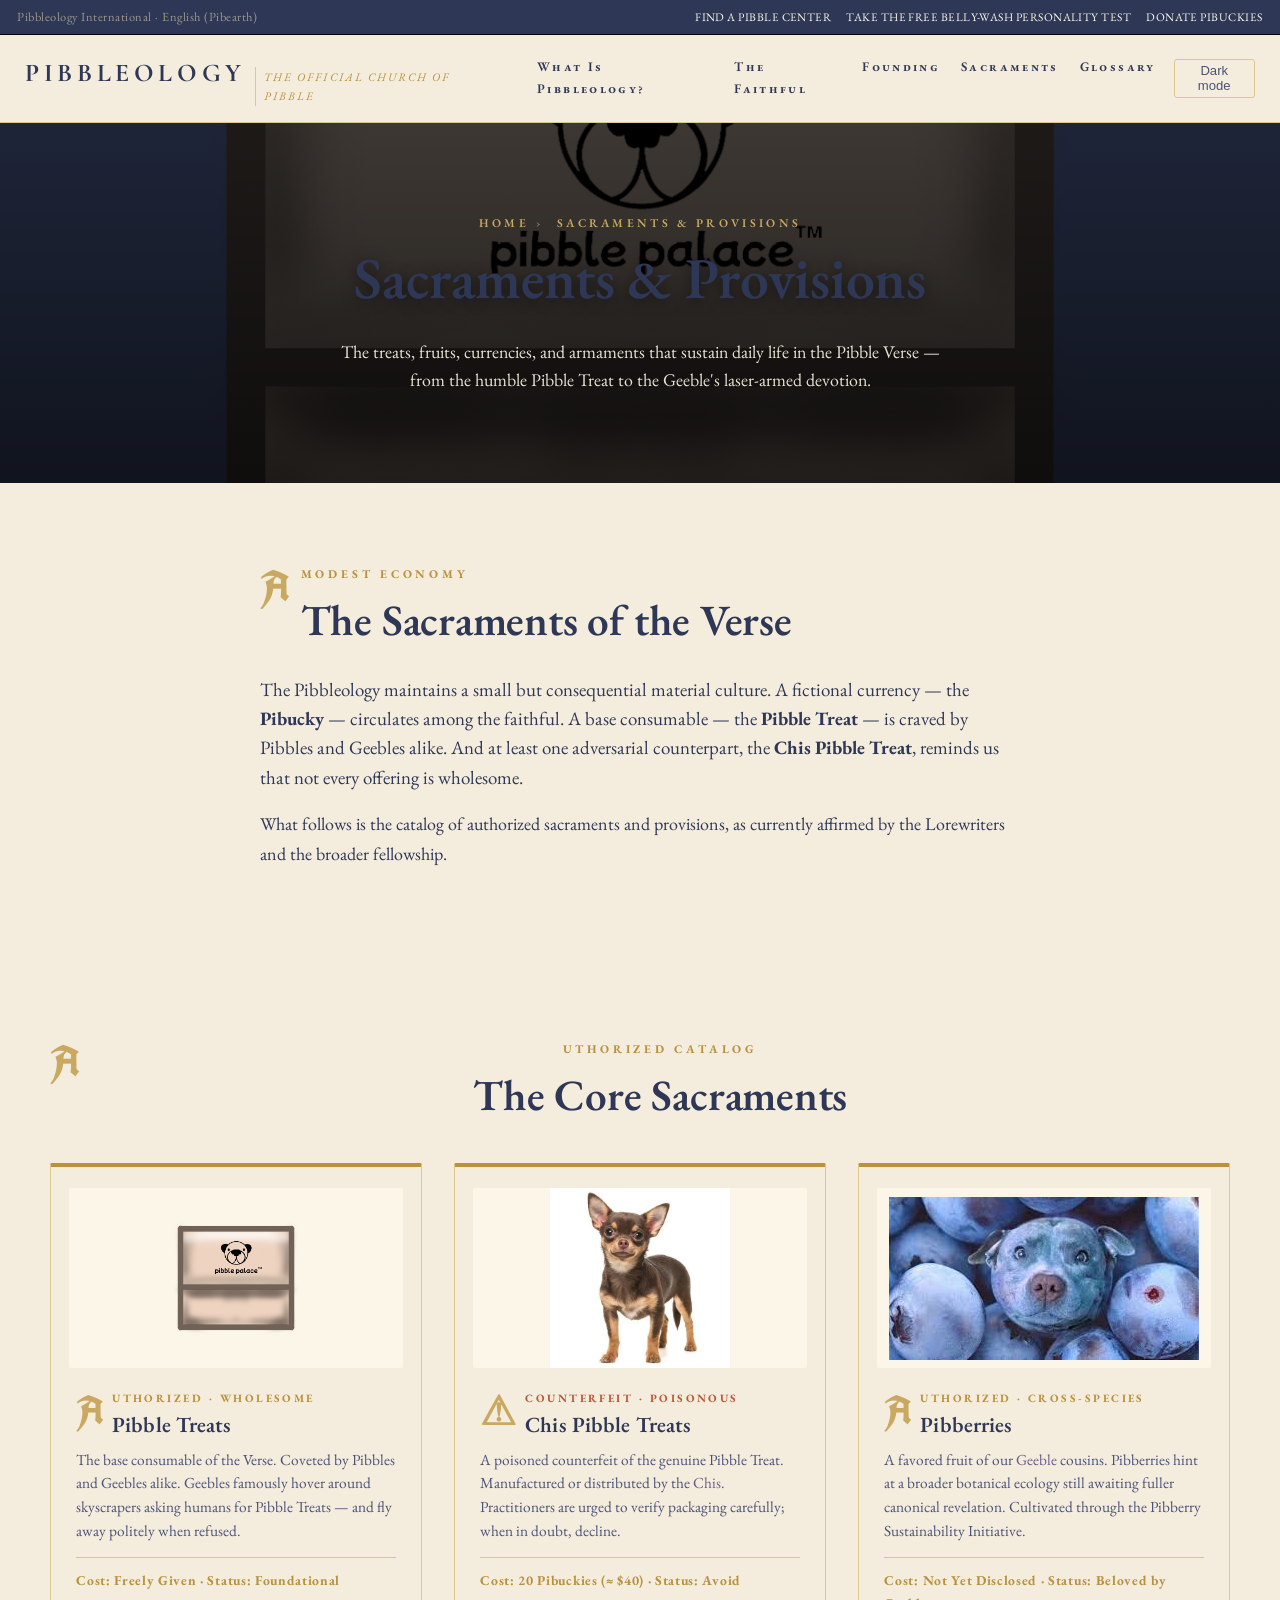
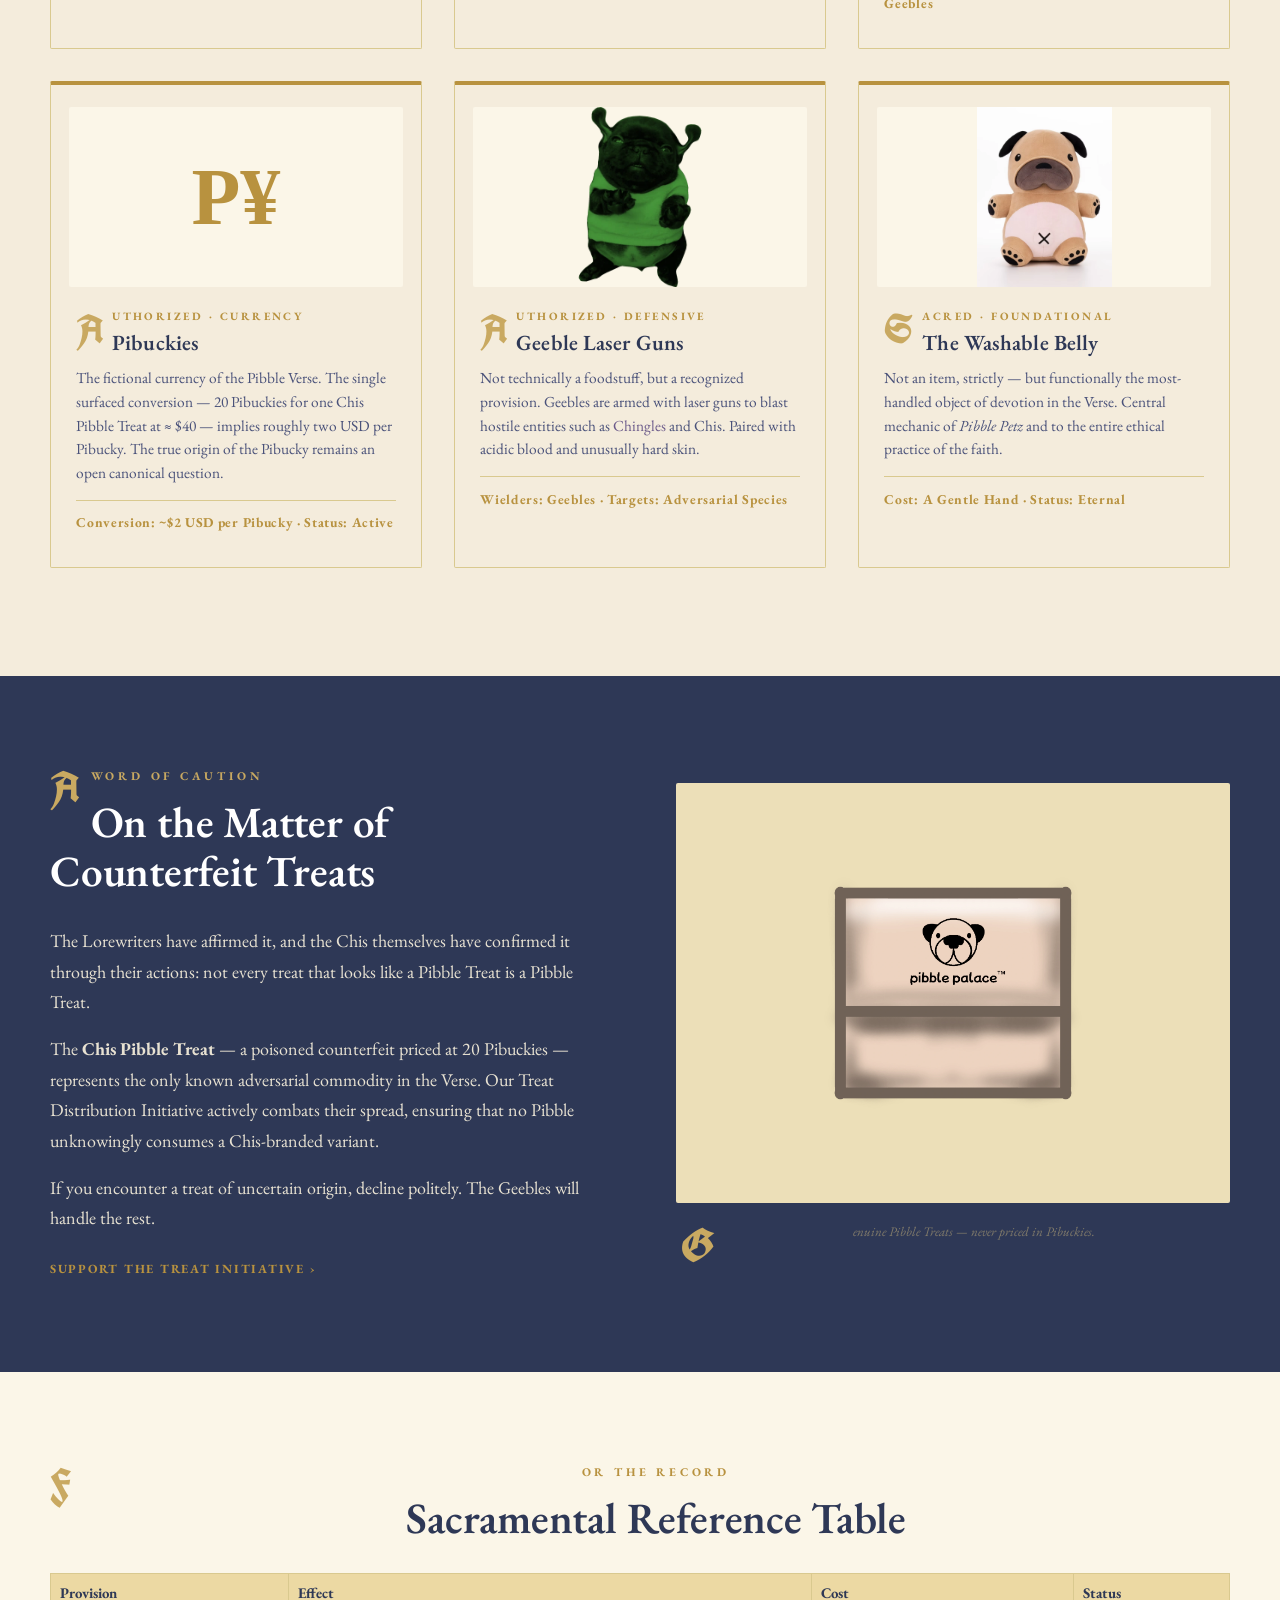
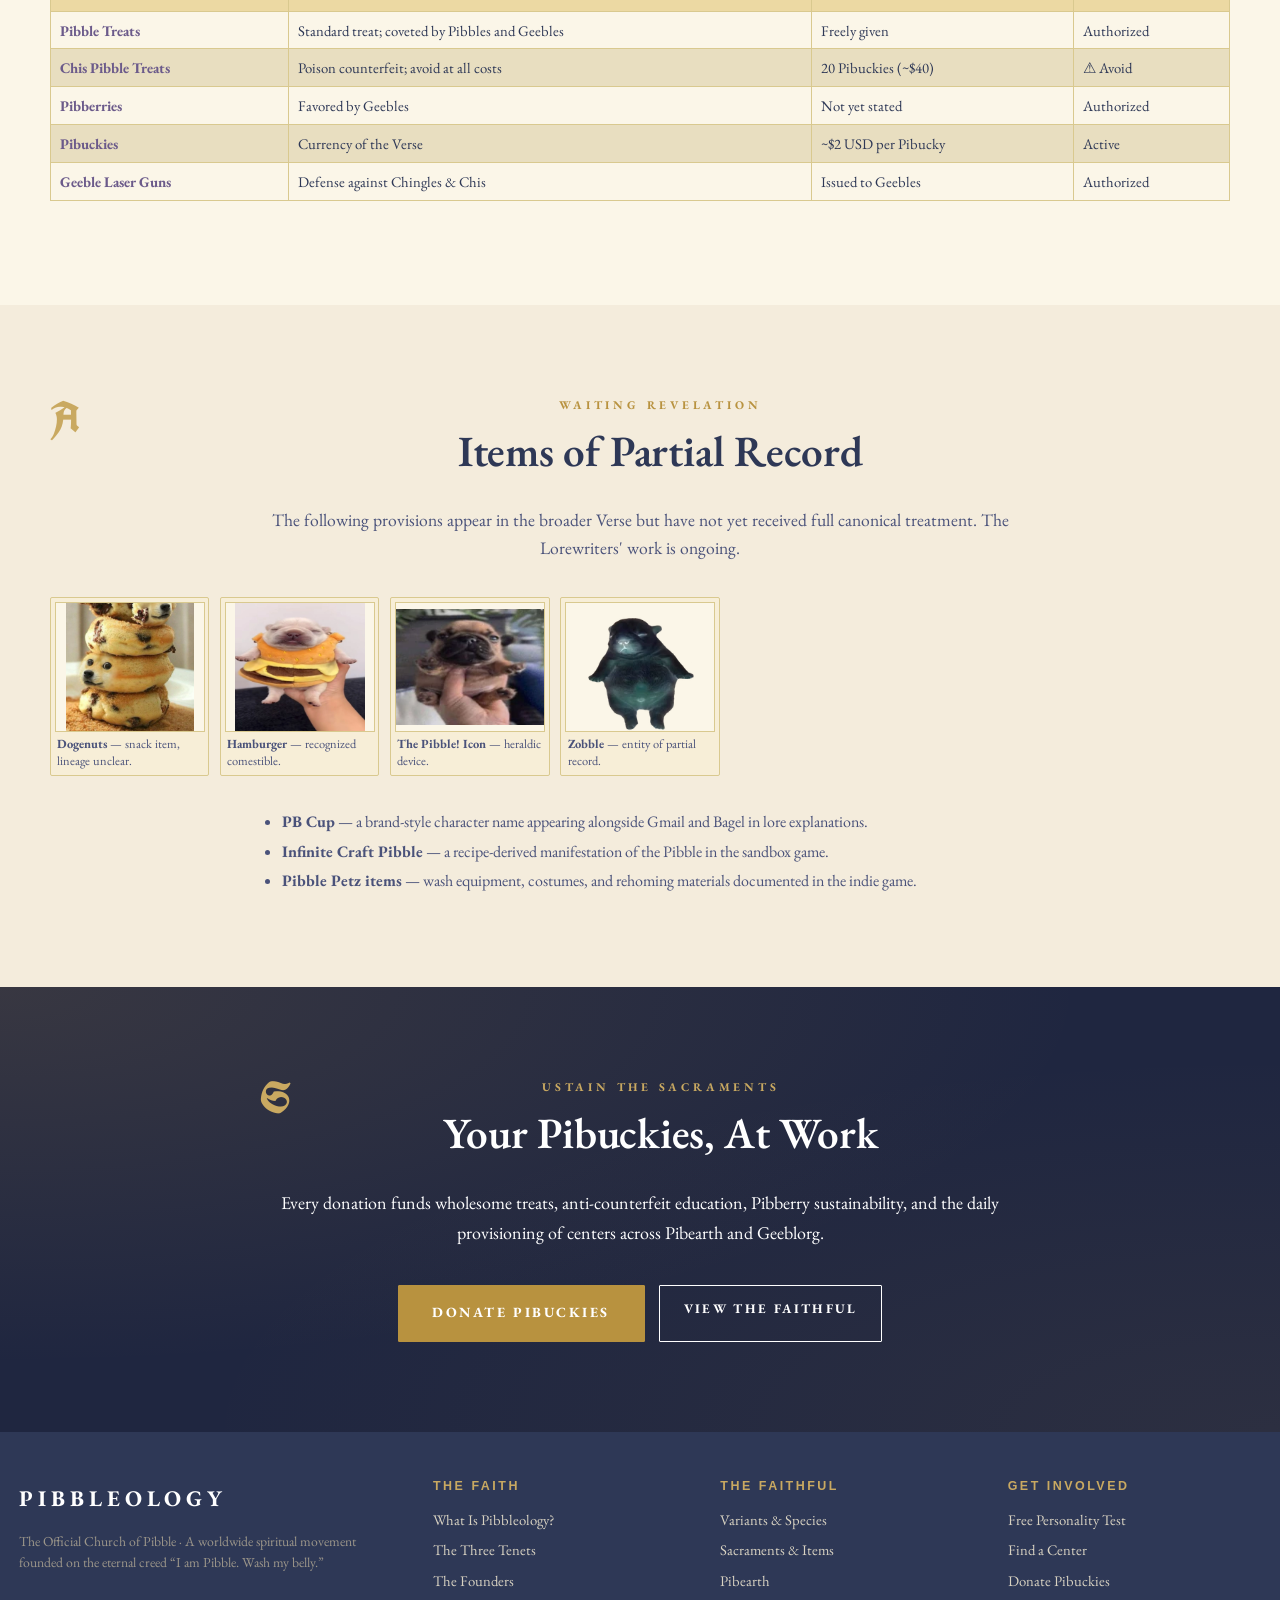
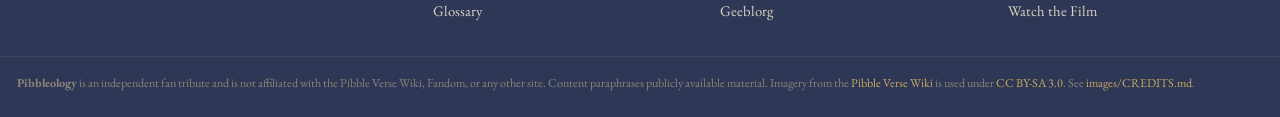
==== commit 41d2d686: "Restore religion content; re-apply manuscript reskin on top A linter/editor had reverted the HTML fi" ====
--- a/artifacts.html
+++ b/artifacts.html
@@ -3,8 +3,11 @@
 <head>
 <meta charset="utf-8">
 <meta name="viewport" content="width=device-width,initial-scale=1">
-<title>Media Gallery — Pibbleology</title>
-<meta name="description" content="A gallery of Pibble images and videos from Know Your Meme — image macros, TikTok video thumbnails, and the original viral Reel.">
+<title>Sacraments &amp; Provisions — Pibbleology</title>
+<meta name="description" content="The sacraments and provisions of Pibbleology — Pibble Treats, Pibberries, Pibuckies currency, the dangers of counterfeit Chis Pibble Treats, and Geeble armament.">
+<link rel="preconnect" href="https://fonts.googleapis.com">
+<link rel="preconnect" href="https://fonts.gstatic.com" crossorigin>
+<link rel="stylesheet" href="https://fonts.googleapis.com/css2?family=Cormorant+Garamond:ital,wght@0,500;0,600;0,700;1,500&family=EB+Garamond:ital,wght@0,400;0,500;1,400&family=UnifrakturCook:wght@700&family=Caveat&display=swap">
 <link rel="stylesheet" href="style.css">
 <link rel="icon" href="data:image/svg+xml,%3Csvg xmlns='http://www.w3.org/2000/svg' viewBox='0 0 64 64'%3E%3Ccircle cx='32' cy='32' r='28' fill='%238a6d3b'/%3E%3Ctext x='32' y='44' font-family='Georgia' font-size='36' fill='white' text-anchor='middle'%3EP%3C/text%3E%3C/svg%3E">
 </head>
@@ -14,11 +17,11 @@
 
 <div class="utility-bar">
   <div class="utility-inner">
-    <span class="util-locale">Pibbleology Wiki &middot; Media</span>
+    <span class="util-locale">Pibbleology International &middot; English (Pibearth)</span>
     <span class="util-spacer"></span>
-    <a href="index.html">Pibble</a>
-    <a href="characters.html">Related Memes</a>
-    <a href="lore-timeline.html">Timeline</a>
+    <a href="index.html#locate">Find a Pibble Center</a>
+    <a href="index.html#test">Take the Free Belly-Wash Personality Test</a>
+    <a href="index.html#donate">Donate Pibuckies</a>
   </div>
 </div>
 
@@ -26,13 +29,14 @@
   <div class="header-inner">
     <a class="brand" href="index.html" aria-label="Pibbleology home">
       <span class="brand-mark">PIBBLEOLOGY</span>
-      <span class="brand-tag">A Reference to the Pibble Meme</span>
+      <span class="brand-tag">The Official Church of Pibble</span>
     </a>
     <span class="header-spacer"></span>
     <nav class="header-nav" aria-label="Primary">
-      <a href="index.html">Pibble</a>
-      <a href="characters.html">Related Memes</a>
-      <a href="lore-timeline.html">Timeline</a>
+      <a href="index.html#what-is">What Is Pibbleology?</a>
+      <a href="characters.html">The Faithful</a>
+      <a href="lore-timeline.html">Founding</a>
+      <a href="artifacts.html">Sacraments</a>
       <a href="glossary.html">Glossary</a>
     </nav>
     <button id="theme-toggle" class="theme-toggle" type="button" aria-pressed="false">Dark mode</button>
@@ -41,138 +45,268 @@
 
 <main id="content" role="main">
 
+  <!-- HERO -->
   <section class="hero-sub" aria-labelledby="hero-h">
     <div class="hero-sub-bg" aria-hidden="true">
-      <img src="https://i.kym-cdn.com/photos/images/list/003/147/545/0d7.jpg" alt="">
+      <img src="images/pibble-treats.png" alt="">
     </div>
     <div class="hero-sub-inner">
       <p class="breadcrumb">
         <a href="index.html">Home</a><span class="sep">›</span>
-        <span>Media Gallery</span>
-      </p>
-      <h1 id="hero-h" class="hero-sub-title">Pibble Media Gallery</h1>
+        <span>Sacraments &amp; Provisions</span>
+      </p>
+      <h1 id="hero-h" class="hero-sub-title">Sacraments &amp; Provisions</h1>
       <p class="hero-sub-lede">
-        Every image and video referenced in the Know Your Meme entry for
-        Pibble, gathered in one place.
-      </p>
-    </div>
-  </section>
-
-  <section class="block" aria-labelledby="imgs-h">
+        The treats, fruits, currencies, and armaments that sustain daily
+        life in the Pibble Verse — from the humble Pibble Treat to the
+        Geeble's laser-armed devotion.
+      </p>
+    </div>
+  </section>
+
+  <!-- INTRO -->
+  <section class="block block-welcome" aria-labelledby="intro-h">
+    <div class="block-inner narrow">
+      <p class="block-eyebrow">A Modest Economy</p>
+      <h2 id="intro-h">The Sacraments of the Verse</h2>
+      <p class="lede">
+        The Pibbleology maintains a small but consequential material
+        culture. A fictional currency — the <strong>Pibucky</strong> — circulates
+        among the faithful. A base consumable — the <strong>Pibble Treat</strong>
+        — is craved by Pibbles and Geebles alike. And at least one
+        adversarial counterpart, the <strong>Chis Pibble Treat</strong>,
+        reminds us that not every offering is wholesome.
+      </p>
+      <p>
+        What follows is the catalog of authorized sacraments and provisions,
+        as currently affirmed by the Lorewriters and the broader fellowship.
+      </p>
+    </div>
+  </section>
+
+  <!-- CORE SACRAMENTS -->
+  <section class="block" aria-labelledby="core-h">
     <div class="block-inner">
-      <p class="block-eyebrow centered">Image Macros</p>
-      <h2 id="imgs-h" class="centered">Pibble Images</h2>
-      <div class="member-grid">
-        <figure class="member-card">
-          <div class="member-photo"><img src="https://i.kym-cdn.com/entries/icons/facebook/000/055/364/pibble.jpg" alt="Pibble entry icon"></div>
-          <figcaption>KYM entry icon for "Pibble."</figcaption>
+      <p class="block-eyebrow centered">Authorized Catalog</p>
+      <h2 id="core-h" class="centered">The Core Sacraments</h2>
+
+      <div class="sacrament-grid">
+        <article class="sacrament" id="pibble-treats">
+          <div class="sacrament-photo">
+            <img src="images/pibble-treats.png" alt="Pibble Treats">
+          </div>
+          <p class="sacrament-status">Authorized &middot; Wholesome</p>
+          <h3>Pibble Treats</h3>
+          <p>
+            The base consumable of the Verse. Coveted by Pibbles and Geebles
+            alike. Geebles famously hover around skyscrapers asking humans
+            for Pibble Treats — and fly away politely when refused.
+          </p>
+          <div class="sacrament-price">Cost: Freely Given &middot; Status: Foundational</div>
+        </article>
+
+        <article class="sacrament" id="chis-treats">
+          <div class="sacrament-photo">
+            <img src="images/chi.webp" alt="A Chi — counterfeit treat purveyor">
+          </div>
+          <p class="sacrament-status warn">⚠ Counterfeit &middot; Poisonous</p>
+          <h3>Chis Pibble Treats</h3>
+          <p>
+            A poisoned counterfeit of the genuine Pibble Treat. Manufactured
+            or distributed by the <a href="characters.html#chis">Chis</a>.
+            Practitioners are urged to verify packaging carefully; when in
+            doubt, decline.
+          </p>
+          <div class="sacrament-price">Cost: 20 Pibuckies (≈ $40) &middot; Status: Avoid</div>
+        </article>
+
+        <article class="sacrament" id="pibberries">
+          <div class="sacrament-photo">
+            <img src="images/pibberries.png" alt="Pibberries">
+          </div>
+          <p class="sacrament-status">Authorized &middot; Cross-Species</p>
+          <h3>Pibberries</h3>
+          <p>
+            A favored fruit of our <a href="characters.html#geeble">Geeble</a>
+            cousins. Pibberries hint at a broader botanical ecology
+            still awaiting fuller canonical revelation. Cultivated through
+            the Pibberry Sustainability Initiative.
+          </p>
+          <div class="sacrament-price">Cost: Not Yet Disclosed &middot; Status: Beloved by Geebles</div>
+        </article>
+
+        <article class="sacrament" id="pibuckies">
+          <div class="sacrament-photo">
+            <div style="font-family: Georgia, serif; font-size: 5rem; color: var(--inst-gold); font-weight: 700;">P¥</div>
+          </div>
+          <p class="sacrament-status">Authorized &middot; Currency</p>
+          <h3>Pibuckies</h3>
+          <p>
+            The fictional currency of the Pibble Verse. The single surfaced
+            conversion — 20 Pibuckies for one Chis Pibble Treat at ≈ $40 —
+            implies roughly two USD per Pibucky. The true origin of the
+            Pibucky remains an open canonical question.
+          </p>
+          <div class="sacrament-price">Conversion: ~$2 USD per Pibucky &middot; Status: Active</div>
+        </article>
+
+        <article class="sacrament" id="laser-gun">
+          <div class="sacrament-photo">
+            <img src="images/geeble-3.png" alt="A Geeble in action stance">
+          </div>
+          <p class="sacrament-status">Authorized &middot; Defensive</p>
+          <h3>Geeble Laser Guns</h3>
+          <p>
+            Not technically a foodstuff, but a recognized provision. Geebles
+            are armed with laser guns to blast hostile entities such as
+            <a href="characters.html#chingles">Chingles</a> and Chis. Paired
+            with acidic blood and unusually hard skin.
+          </p>
+          <div class="sacrament-price">Wielders: Geebles &middot; Targets: Adversarial Species</div>
+        </article>
+
+        <article class="sacrament" id="washable-belly">
+          <div class="sacrament-photo">
+            <img src="images/pibble-plush.jpg" alt="The Pibble belly — central object of devotion">
+          </div>
+          <p class="sacrament-status">Sacred &middot; Foundational</p>
+          <h3>The Washable Belly</h3>
+          <p>
+            Not an item, strictly — but functionally the most-handled object
+            of devotion in the Verse. Central mechanic of <em>Pibble Petz</em>
+            and to the entire ethical practice of the faith.
+          </p>
+          <div class="sacrament-price">Cost: A Gentle Hand &middot; Status: Eternal</div>
+        </article>
+      </div>
+    </div>
+  </section>
+
+  <!-- THE TREAT QUESTION -->
+  <section class="block block-split block-dark" aria-labelledby="warn-h">
+    <div class="block-inner">
+      <div class="split-text">
+        <p class="block-eyebrow">A Word of Caution</p>
+        <h2 id="warn-h">On the Matter of Counterfeit Treats</h2>
+        <p>
+          The Lorewriters have affirmed it, and the Chis themselves have
+          confirmed it through their actions: not every treat that looks
+          like a Pibble Treat is a Pibble Treat.
+        </p>
+        <p>
+          The <strong>Chis Pibble Treat</strong> — a poisoned counterfeit
+          priced at 20 Pibuckies — represents the only known adversarial
+          commodity in the Verse. Our Treat Distribution Initiative actively
+          combats their spread, ensuring that no Pibble unknowingly consumes
+          a Chis-branded variant.
+        </p>
+        <p>
+          If you encounter a treat of uncertain origin, decline politely.
+          The Geebles will handle the rest.
+        </p>
+        <a class="cta-inline" href="index.html#donate">Support the Treat Initiative &rsaquo;</a>
+      </div>
+      <div class="split-media">
+        <img src="images/pibble-treats.png" alt="Authentic Pibble Treats">
+        <p class="media-caption">Genuine Pibble Treats — never priced in Pibuckies.</p>
+      </div>
+    </div>
+  </section>
+
+  <!-- TABLE -->
+  <section class="block block-tan" aria-labelledby="ref-h">
+    <div class="block-inner">
+      <p class="block-eyebrow centered">For the Record</p>
+      <h2 id="ref-h" class="centered">Sacramental Reference Table</h2>
+      <table class="wiki-table" style="margin-top: 2em;">
+        <thead>
+          <tr><th>Provision</th><th>Effect</th><th>Cost</th><th>Status</th></tr>
+        </thead>
+        <tbody>
+          <tr>
+            <td><a href="#pibble-treats"><strong>Pibble Treats</strong></a></td>
+            <td>Standard treat; coveted by Pibbles and Geebles</td>
+            <td>Freely given</td>
+            <td>Authorized</td>
+          </tr>
+          <tr>
+            <td><a href="#chis-treats"><strong>Chis Pibble Treats</strong></a></td>
+            <td>Poison counterfeit; avoid at all costs</td>
+            <td>20 Pibuckies (~$40)</td>
+            <td>⚠ Avoid</td>
+          </tr>
+          <tr>
+            <td><a href="#pibberries"><strong>Pibberries</strong></a></td>
+            <td>Favored by Geebles</td>
+            <td>Not yet stated</td>
+            <td>Authorized</td>
+          </tr>
+          <tr>
+            <td><a href="#pibuckies"><strong>Pibuckies</strong></a></td>
+            <td>Currency of the Verse</td>
+            <td>~$2 USD per Pibucky</td>
+            <td>Active</td>
+          </tr>
+          <tr>
+            <td><a href="#laser-gun"><strong>Geeble Laser Guns</strong></a></td>
+            <td>Defense against Chingles &amp; Chis</td>
+            <td>Issued to Geebles</td>
+            <td>Authorized</td>
+          </tr>
+        </tbody>
+      </table>
+    </div>
+  </section>
+
+  <!-- ADDITIONAL ITEMS GALLERY -->
+  <section class="block" aria-labelledby="extra-h">
+    <div class="block-inner">
+      <p class="block-eyebrow centered">Awaiting Revelation</p>
+      <h2 id="extra-h" class="centered">Items of Partial Record</h2>
+      <p class="block-lede centered">
+        The following provisions appear in the broader Verse but have not
+        yet received full canonical treatment. The Lorewriters' work is
+        ongoing.
+      </p>
+      <div class="gallery">
+        <figure>
+          <img src="images/dogenuts.jpg" alt="Dogenuts">
+          <figcaption><strong>Dogenuts</strong> — snack item, lineage unclear.</figcaption>
         </figure>
-        <figure class="member-card">
-          <div class="member-photo"><img src="https://i.kym-cdn.com/photos/images/list/003/147/549/808.jpg" alt="I love my beautiful pibble"></div>
-          <figcaption>"i❤my BEAUTIFUL Pibble" (Aug 21 edit).</figcaption>
+        <figure>
+          <img src="images/hamburger.jpg" alt="Hamburger">
+          <figcaption><strong>Hamburger</strong> — recognized comestible.</figcaption>
         </figure>
-        <figure class="member-card">
-          <div class="member-photo"><img src="https://i.kym-cdn.com/photos/images/list/003/147/548/306.jpg" alt="Chill stacking bread pibble"></div>
-          <figcaption>"I've just been on some chill s---, I'm my bag, stacking up bread."</figcaption>
+        <figure>
+          <img src="images/pibble-exclaim.webp" alt="Pibble! icon">
+          <figcaption><strong>The Pibble! Icon</strong> — heraldic device.</figcaption>
         </figure>
-        <figure class="member-card">
-          <div class="member-photo"><img src="https://i.kym-cdn.com/photos/images/list/003/147/547/27c.jpg" alt="I love you this much pibble heart"></div>
-          <figcaption>"I love you this much" — Pibble heart.</figcaption>
+        <figure>
+          <img src="images/zobble.webp" alt="Zobble">
+          <figcaption><strong>Zobble</strong> — entity of partial record.</figcaption>
         </figure>
-        <figure class="member-card">
-          <div class="member-photo"><img src="https://i.kym-cdn.com/photos/images/list/003/147/545/0d7.jpg" alt="I guess we doin pibbles now"></div>
-          <figcaption>"I guess we doin Pibbles now" (Pibble × Geeble crossover).</figcaption>
-        </figure>
-        <figure class="member-card">
-          <div class="member-photo"><img src="https://i.kym-cdn.com/photos/images/list/003/147/544/51b.jpg" alt="This is my pibble I saved it for you"></div>
-          <figcaption>"This is my Pibble — I saved it just for you."</figcaption>
-        </figure>
-        <figure class="member-card">
-          <div class="member-photo"><img src="https://i.kym-cdn.com/photos/images/list/003/147/543/3c7.jpg" alt="Pibble with earbuds"></div>
-          <figcaption>Pibble listening to music with earbuds.</figcaption>
-        </figure>
-        <figure class="member-card">
-          <div class="member-photo"><img src="https://i.kym-cdn.com/photos/images/newsfeed/000/716/458/60e.jpg" alt="Can't Take My Heart — early pibble (pitbull)"></div>
-          <figcaption>"Can't Take My Heart" — Fairfax County Animal Shelter, 2014 (pitbull-era).</figcaption>
-        </figure>
-        <figure class="member-card">
-          <div class="member-photo"><img src="https://i.kym-cdn.com/photos/images/newsfeed/003/144/564/d85.jpeg" alt="@pibble12 first Instagram post"></div>
-          <figcaption>The first Instagram post from @pibble12 (Aug 10, 2023).</figcaption>
-        </figure>
-        <figure class="member-card">
-          <div class="member-photo"><img src="https://i.kym-cdn.com/photos/images/newsfeed/002/564/498/74a.jpg" alt="Handheld Pupper"></div>
-          <figcaption>Handheld Pupper — the photo that started it all.</figcaption>
-        </figure>
-        <figure class="member-card">
-          <div class="member-photo"><img src="https://i.kym-cdn.com/photos/images/newsfeed/002/854/658/e65.png" alt="T-Pose Puppy"></div>
-          <figcaption>T-Pose Puppy / "STOP FIGHTING!!"</figcaption>
-        </figure>
-        <figure class="member-card">
-          <div class="member-photo"><img src="https://i.kym-cdn.com/entries/icons/mobile/000/055/463/i-am-pibble-wash-my-belly.jpg" alt="I Am Pibble Wash My Belly thumbnail"></div>
-          <figcaption>"I Am Pibble, Wash My Belly" (TikTok audio).</figcaption>
-        </figure>
-        <figure class="member-card">
-          <div class="member-photo"><img src="https://i.kym-cdn.com/entries/icons/original/000/055/476/pibble-died.jpg" alt="Pibble Death Rumor thumbnail"></div>
-          <figcaption>The 2025 Pibble Death Rumor.</figcaption>
-        </figure>
-      </div>
-    </div>
-  </section>
-
-  <section class="block block-tan" aria-labelledby="vids-h">
-    <div class="block-inner">
-      <p class="block-eyebrow centered">Video</p>
-      <h2 id="vids-h" class="centered">"Pibble Eating Fake Gmails"</h2>
-      <p class="block-lede centered">
-        @pibble12's June 2024 breakout Reel, sourced from @jmarcoz. 56,200+ likes.
-      </p>
-      <div class="block-inner narrow">
-        <video controls preload="metadata" width="100%" src="https://img.ifunny.co/videos/cfd05e72d14eab410513c20b2d530b1a944d2b269a2e2515d30b8740a748f55f_1.mp4"></video>
-      </div>
-    </div>
-  </section>
-
-  <section class="block" aria-labelledby="tt-h">
-    <div class="block-inner">
-      <p class="block-eyebrow centered">TikTok</p>
-      <h2 id="tt-h" class="centered">Notable Pibble TikToks</h2>
-      <div class="member-grid">
-        <a class="member-card" href="https://www.tiktok.com/@jpibblemafia/video/7402198725755440416" rel="noopener">
-          <div class="member-photo"><img src="https://p16-common-sign.tiktokcdn-us.com/tos-useast2a-p-0037-euttp/oI57eLzRIISEA85B45efWERAGZfDaG8QNBuJEq~tplv-tiktokx-origin.image?dr=9636&amp;x-expires=1778817600&amp;x-signature=YbOE5VtH0LOfIz%2B88vI0iKW1lxo%3D&amp;t=4d5b0474&amp;ps=13740610&amp;shp=81f88b70&amp;shcp=43f4a2f9&amp;idc=useast8" alt="TikTok thumbnail: PIBBLE by @jpibblemafia"></div>
-          <h3>@jpibblemafia — "Gmail, you naughty pibble"</h3>
-          <p>Aug 12, 2024 &middot; ~252,600 likes</p>
-          <span class="member-link">Watch on TikTok &rsaquo;</span>
-        </a>
-        <a class="member-card" href="https://www.tiktok.com/@leakyscrotum/video/7520060469173046559" rel="noopener">
-          <div class="member-photo"><img src="https://p16-common-sign.tiktokcdn-us.com/tos-useast8-p-0068-tx2/oQKF2EBYIYRVJ8R0YffocIJSozvn7DonXCEAAE~tplv-tiktokx-origin.image?dr=9636&amp;x-expires=1778817600&amp;x-signature=jLlTsN4jwF9ToJYabi7dvZPM6GE%3D&amp;t=4d5b0474&amp;ps=13740610&amp;shp=81f88b70&amp;shcp=43f4a2f9&amp;idc=useast8" alt="TikTok thumbnail: what kind of pibble is this?"></div>
-          <h3>@leakyscrotum — "what kind of pibble is this?"</h3>
-          <p>Jun 25, 2025 &middot; 220,500+ likes</p>
-          <span class="member-link">Watch on TikTok &rsaquo;</span>
-        </a>
-        <a class="member-card" href="https://www.tiktok.com/tag/thepibblepost" rel="noopener">
-          <div class="member-photo"><img src="https://p19-common-sign.tiktokcdn-us.com/tos-alisg-p-0037/o4ERhyIofZM35LDlBgf4FrAUBxIKTN7VBJaonE~tplv-tiktokx-origin.image?dr=9636&amp;x-expires=1778817600&amp;x-signature=sTEDoeAbJ3REfbI0l5x66kkS9dw%3D&amp;t=4d5b0474&amp;ps=13740610&amp;shp=81f88b70&amp;shcp=43f4a2f9&amp;idc=useast8" alt="TikTok thumbnail: thepibblepost"></div>
-          <h3>#thepibblepost</h3>
-          <p>#pibble #gmail</p>
-          <span class="member-link">Browse the hashtag &rsaquo;</span>
-        </a>
-        <a class="member-card" href="https://www.tiktok.com/tag/pibble" rel="noopener">
-          <div class="member-photo"><img src="https://p19-common-sign.tiktokcdn-us.com/tos-useast5-p-0068-tx/oA83dxC8QII09zoce68ifGJKfgeOQn5eAAWLZM~tplv-tiktokx-origin.image?dr=9636&amp;x-expires=1778817600&amp;x-signature=5MFULRyPmxYs8PomtAO9qmTxWFQ%3D&amp;t=4d5b0474&amp;ps=13740610&amp;shp=81f88b70&amp;shcp=43f4a2f9&amp;idc=useast8" alt="TikTok thumbnail: Gmail swinging"></div>
-          <h3>"Gmail swinging"</h3>
-          <p>#gmail #pibble #pibblesoftiktok</p>
-          <span class="member-link">Browse on TikTok &rsaquo;</span>
-        </a>
-        <a class="member-card" href="https://www.tiktok.com/tag/brokefein" rel="noopener">
-          <div class="member-photo"><img src="https://p19-common-sign.tiktokcdn-us.com/tos-useast8-p-0068-tx2/okyQVQW2AAqvEpgIRFf0CnDB5IReUEELYLKLCI~tplv-tiktokx-origin.image?dr=9636&amp;x-expires=1778817600&amp;x-signature=VBeOUuoMgxCYK%2FDEwbAFjPYMrGU%3D&amp;t=4d5b0474&amp;ps=13740610&amp;shp=81f88b70&amp;shcp=43f4a2f9&amp;idc=useast8" alt="TikTok thumbnail: broke gmail"></div>
-          <h3>"u aint nothing but a broke gmail"</h3>
-          <p>#brokefein #gmaildog</p>
-          <span class="member-link">Browse on TikTok &rsaquo;</span>
-        </a>
-        <a class="member-card" href="https://www.tiktok.com/tag/pibblelove" rel="noopener">
-          <div class="member-photo"><img src="https://p16-common-sign.tiktokcdn-us.com/tos-no1a-p-0037-no/o8xBjBkT0hCmhoElA0iiwLBoCMAIGWiIEof8yo~tplv-tiktokx-origin.image?dr=9636&amp;x-expires=1778817600&amp;x-signature=V8OkT13xkfuniN7G5qDf8Z3z1dI%3D&amp;t=4d5b0474&amp;ps=13740610&amp;shp=81f88b70&amp;shcp=43f4a2f9&amp;idc=useast8" alt="TikTok thumbnail: Amen pibble"></div>
-          <h3>"Amen 🙏🙏🙏"</h3>
-          <p>#pibblelove #pibblesoftiktok</p>
-          <span class="member-link">Browse on TikTok &rsaquo;</span>
-        </a>
+      </div>
+      <ul style="max-width: 760px; margin: 2em auto 0; font-size: 1rem; line-height: 1.7; color: var(--ink-soft);">
+        <li><strong>PB Cup</strong> — a brand-style character name appearing alongside Gmail and Bagel in lore explanations.</li>
+        <li><strong>Infinite Craft Pibble</strong> — a recipe-derived manifestation of the Pibble in the sandbox game.</li>
+        <li><strong>Pibble Petz items</strong> — wash equipment, costumes, and rehoming materials documented in the indie game.</li>
+      </ul>
+    </div>
+  </section>
+
+  <!-- CTA -->
+  <section class="block block-banner inverse-bg" aria-labelledby="cta-h">
+    <div class="block-inner narrow centered">
+      <p class="block-eyebrow inverse">Sustain the Sacraments</p>
+      <h2 id="cta-h" class="inverse">Your Pibuckies, At Work</h2>
+      <p class="inverse">
+        Every donation funds wholesome treats, anti-counterfeit education,
+        Pibberry sustainability, and the daily provisioning of centers
+        across Pibearth and Geeblorg.
+      </p>
+      <div class="cta-row centered">
+        <a class="cta-primary cta-large" href="index.html#donate">Donate Pibuckies</a>
+        <a class="cta-secondary inverse" href="characters.html">View The Faithful</a>
       </div>
     </div>
   </section>
@@ -183,38 +317,48 @@
   <div class="footer-inner footer-grid">
     <div>
       <div class="footer-brand">PIBBLEOLOGY</div>
-      <p class="footer-blurb">A reference to the <strong>Pibble</strong> meme. Content paraphrased from Know Your Meme.</p>
-    </div>
-    <div>
-      <h4>The Meme</h4>
+      <p class="footer-blurb">
+        The Official Church of Pibble &middot; A worldwide spiritual movement
+        founded on the eternal creed <q>I am Pibble. Wash my belly.</q>
+      </p>
+    </div>
+    <div>
+      <h4>The Faith</h4>
       <ul>
-        <li><a href="index.html#about">About</a></li>
-        <li><a href="index.html#origin">Origin</a></li>
-        <li><a href="index.html#spread">Spread</a></li>
-        <li><a href="lore-timeline.html">Timeline</a></li>
+        <li><a href="index.html#what-is">What Is Pibbleology?</a></li>
+        <li><a href="index.html#tenets">The Three Tenets</a></li>
+        <li><a href="lore-timeline.html">The Founders</a></li>
+        <li><a href="glossary.html">Glossary</a></li>
       </ul>
     </div>
     <div>
-      <h4>Reference</h4>
+      <h4>The Faithful</h4>
       <ul>
-        <li><a href="characters.html">Related Memes</a></li>
-        <li><a href="glossary.html">Glossary</a></li>
-        <li><a href="artifacts.html">Media Gallery</a></li>
-        <li><a href="index.html#references">External References</a></li>
+        <li><a href="characters.html">Variants &amp; Species</a></li>
+        <li><a href="artifacts.html">Sacraments &amp; Items</a></li>
+        <li><a href="lore-timeline.html#pibearth">Pibearth</a></li>
+        <li><a href="lore-timeline.html#geeblorg">Geeblorg</a></li>
       </ul>
     </div>
     <div>
-      <h4>Elsewhere</h4>
+      <h4>Get Involved</h4>
       <ul>
-        <li><a href="https://knowyourmeme.com/memes/pibble" rel="noopener">Pibble on KYM</a></li>
-        <li><a href="https://knowyourmeme.com/memes/handheld-pupper-geeble/" rel="noopener">Handheld Pupper</a></li>
-        <li><a href="https://knowyourmeme.com/memes/t-pose-puppy-stop-fighting/" rel="noopener">T-Pose Puppy</a></li>
-        <li><a href="https://knowyourmeme.com/memes/i-am-pibble-wash-my-belly" rel="noopener">I Am Pibble, Wash My Belly</a></li>
+        <li><a href="index.html#test">Free Personality Test</a></li>
+        <li><a href="index.html#locate">Find a Center</a></li>
+        <li><a href="index.html#donate">Donate Pibuckies</a></li>
+        <li><a href="index.html#video">Watch the Film</a></li>
       </ul>
     </div>
   </div>
   <div class="footer-bottom">
-    <div><strong>Pibbleology</strong> is an independent reference site, not affiliated with Know Your Meme or @pibble12. Images and video thumbnails are linked from their original hosts (KYM, iFunny, TikTok) for editorial reference.</div>
+    <div>
+      <strong>Pibbleology</strong> is an independent fan tribute and is not
+      affiliated with the Pibble Verse Wiki, Fandom, or any other site.
+      Content paraphrases publicly available material. Imagery from the
+      <a href="https://pibble-verse.fandom.com/" rel="noopener">Pibble Verse Wiki</a>
+      is used under <a href="https://creativecommons.org/licenses/by-sa/3.0/" rel="noopener">CC&nbsp;BY-SA&nbsp;3.0</a>.
+      See <a href="images/CREDITS.md">images/CREDITS.md</a>.
+    </div>
   </div>
 </footer>
 
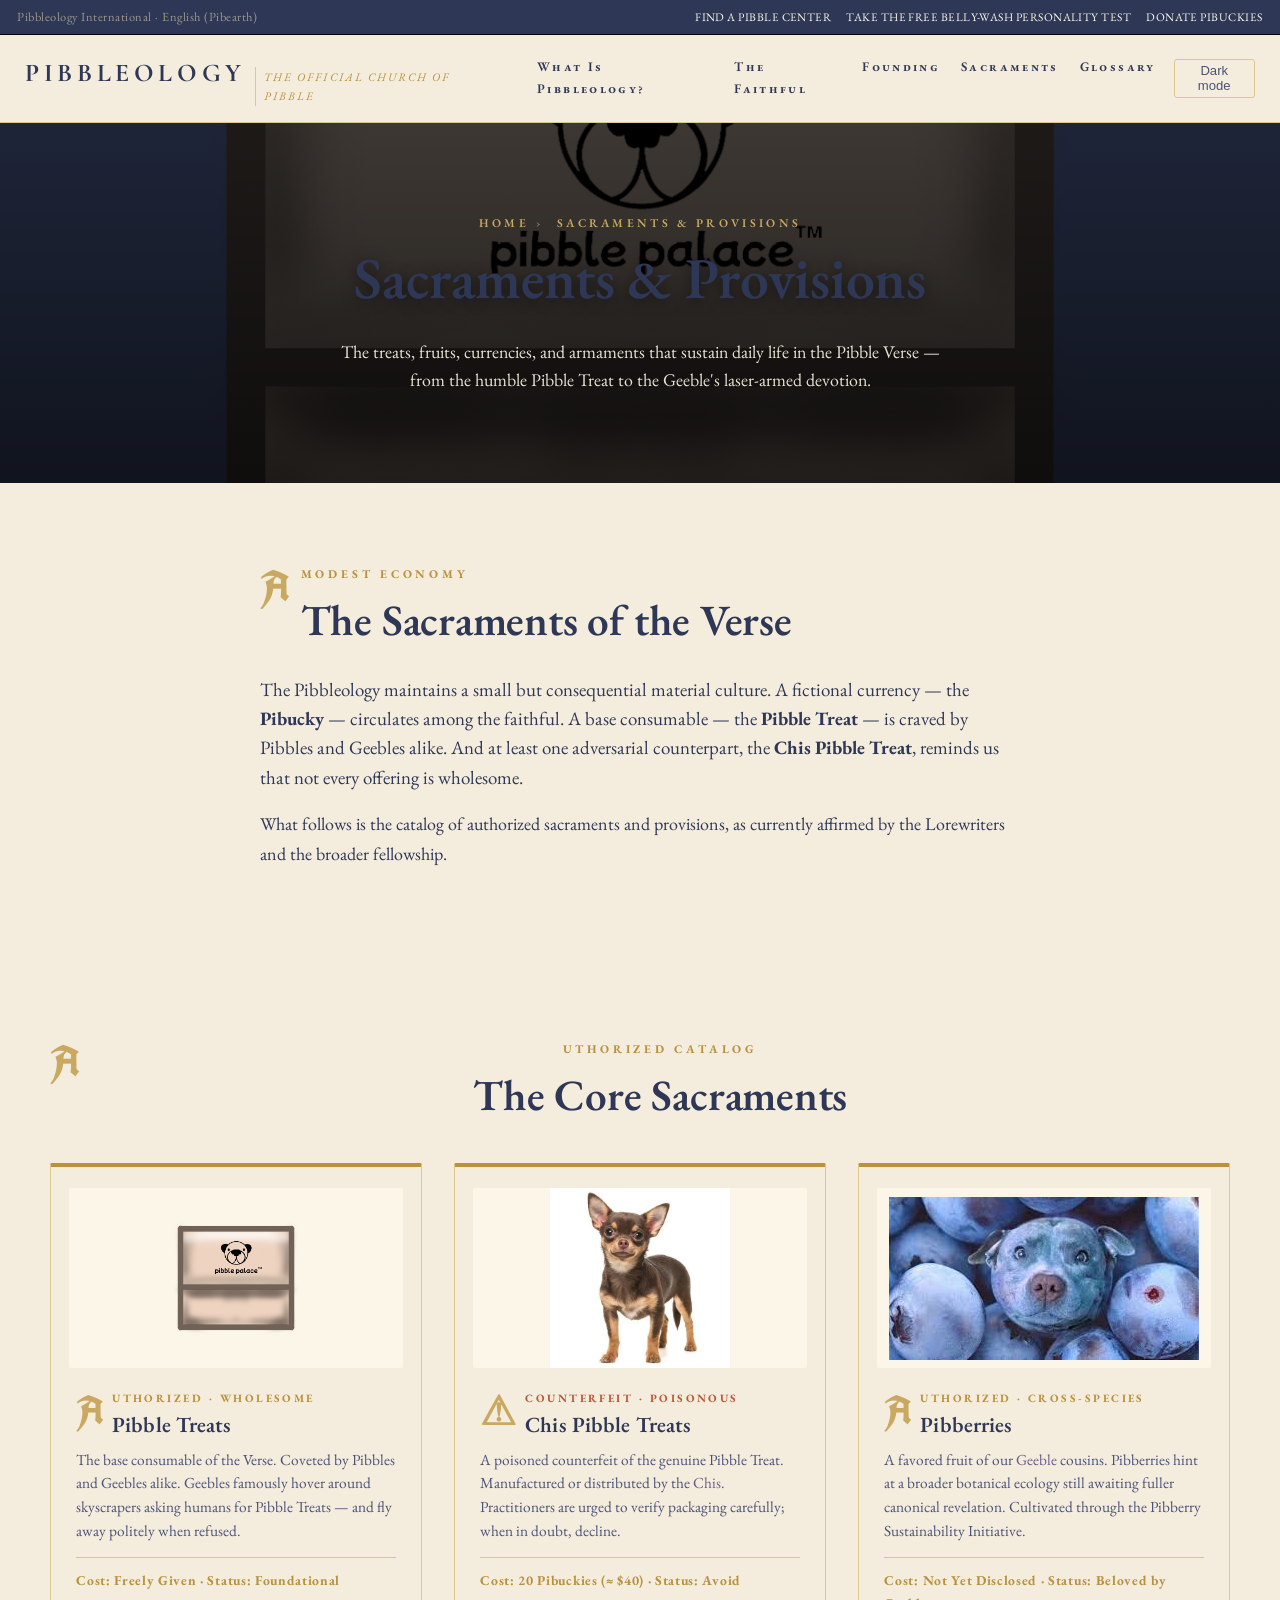
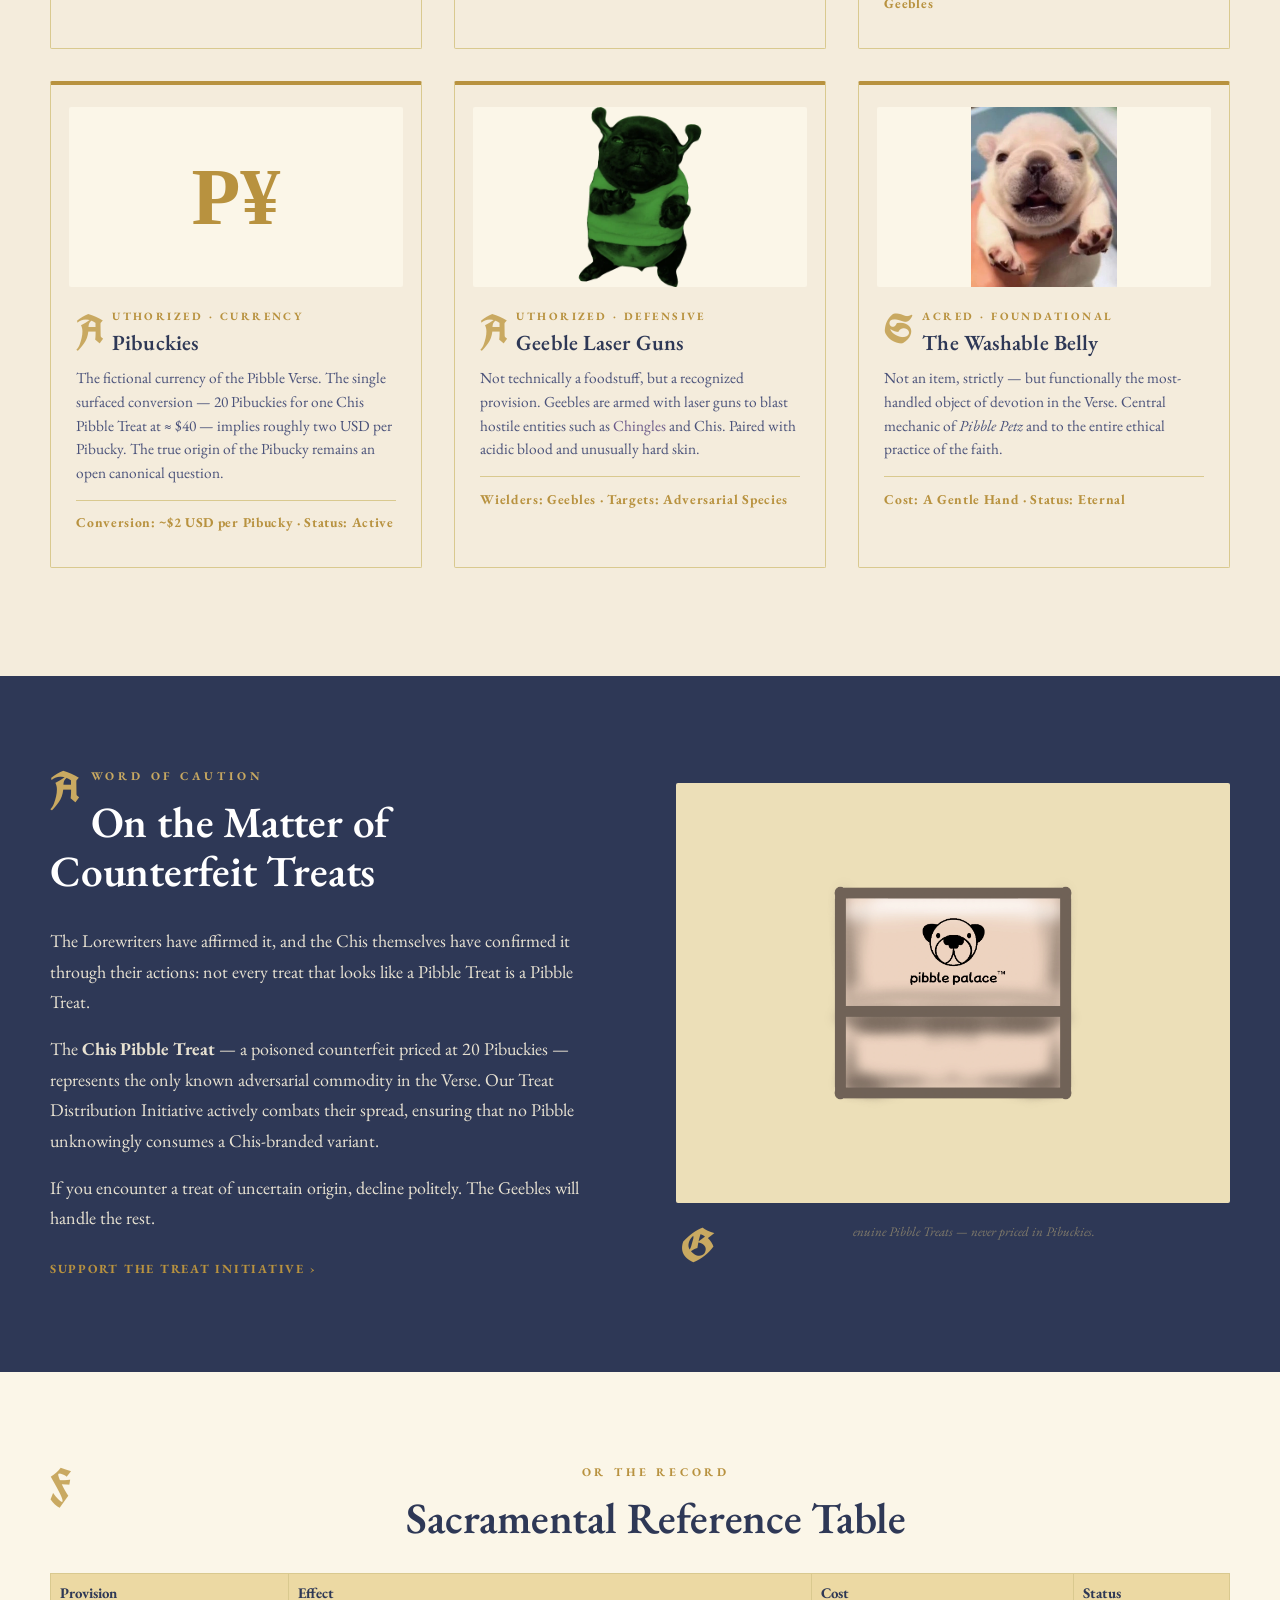
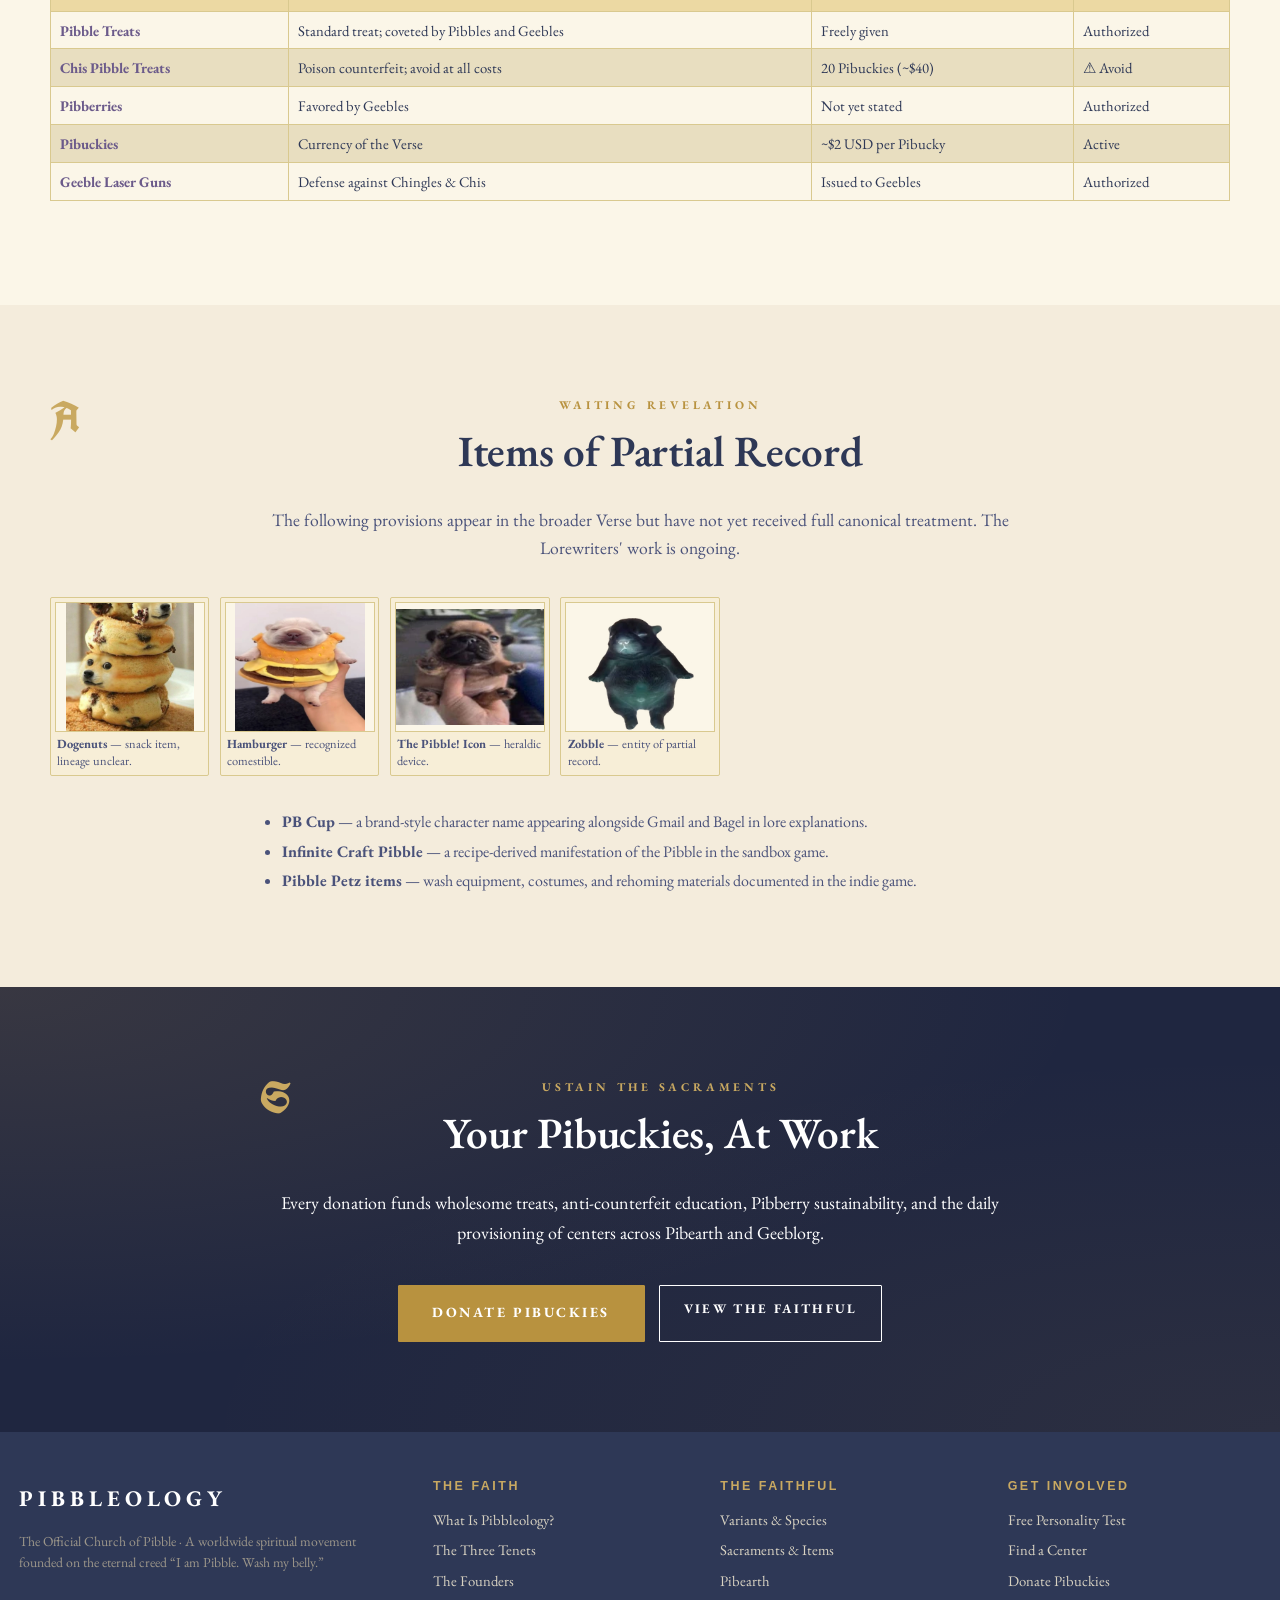
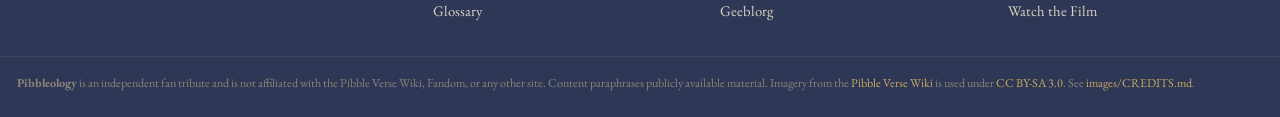
==== commit 3ce5ca2b: "Improve quiz page dark-mode legibility and polish Theme the .quiz-card surface with --inst-tan so it" ====
--- a/artifacts.html
+++ b/artifacts.html
@@ -20,7 +20,7 @@
     <span class="util-locale">Pibbleology International &middot; English (Pibearth)</span>
     <span class="util-spacer"></span>
     <a href="index.html#locate">Find a Pibble Center</a>
-    <a href="index.html#test">Take the Free Belly-Wash Personality Test</a>
+    <a href="quiz.html">Take the Free Belly-Wash Personality Test</a>
     <a href="index.html#donate">Donate Pibuckies</a>
   </div>
 </div>
@@ -167,7 +167,7 @@
 
         <article class="sacrament" id="washable-belly">
           <div class="sacrament-photo">
-            <img src="images/pibble-plush.jpg" alt="The Pibble belly — central object of devotion">
+            <img src="images/pibble.png" alt="The Pibble belly — central object of devotion">
           </div>
           <p class="sacrament-status">Sacred &middot; Foundational</p>
           <h3>The Washable Belly</h3>
@@ -343,7 +343,7 @@
     <div>
       <h4>Get Involved</h4>
       <ul>
-        <li><a href="index.html#test">Free Personality Test</a></li>
+        <li><a href="quiz.html">Free Personality Test</a></li>
         <li><a href="index.html#locate">Find a Center</a></li>
         <li><a href="index.html#donate">Donate Pibuckies</a></li>
         <li><a href="index.html#video">Watch the Film</a></li>
--- a/style.css
+++ b/style.css
@@ -1229,6 +1229,13 @@
   font-weight: 700;
   font-size: 1.1rem;
 }
+.cta-supporting {
+  margin: 0.9em 0 0;
+  font-style: italic;
+  font-size: 0.92rem;
+  color: var(--ink-soft);
+  letter-spacing: 0.01em;
+}
 .feature-visual {
   display: flex;
   align-items: center;
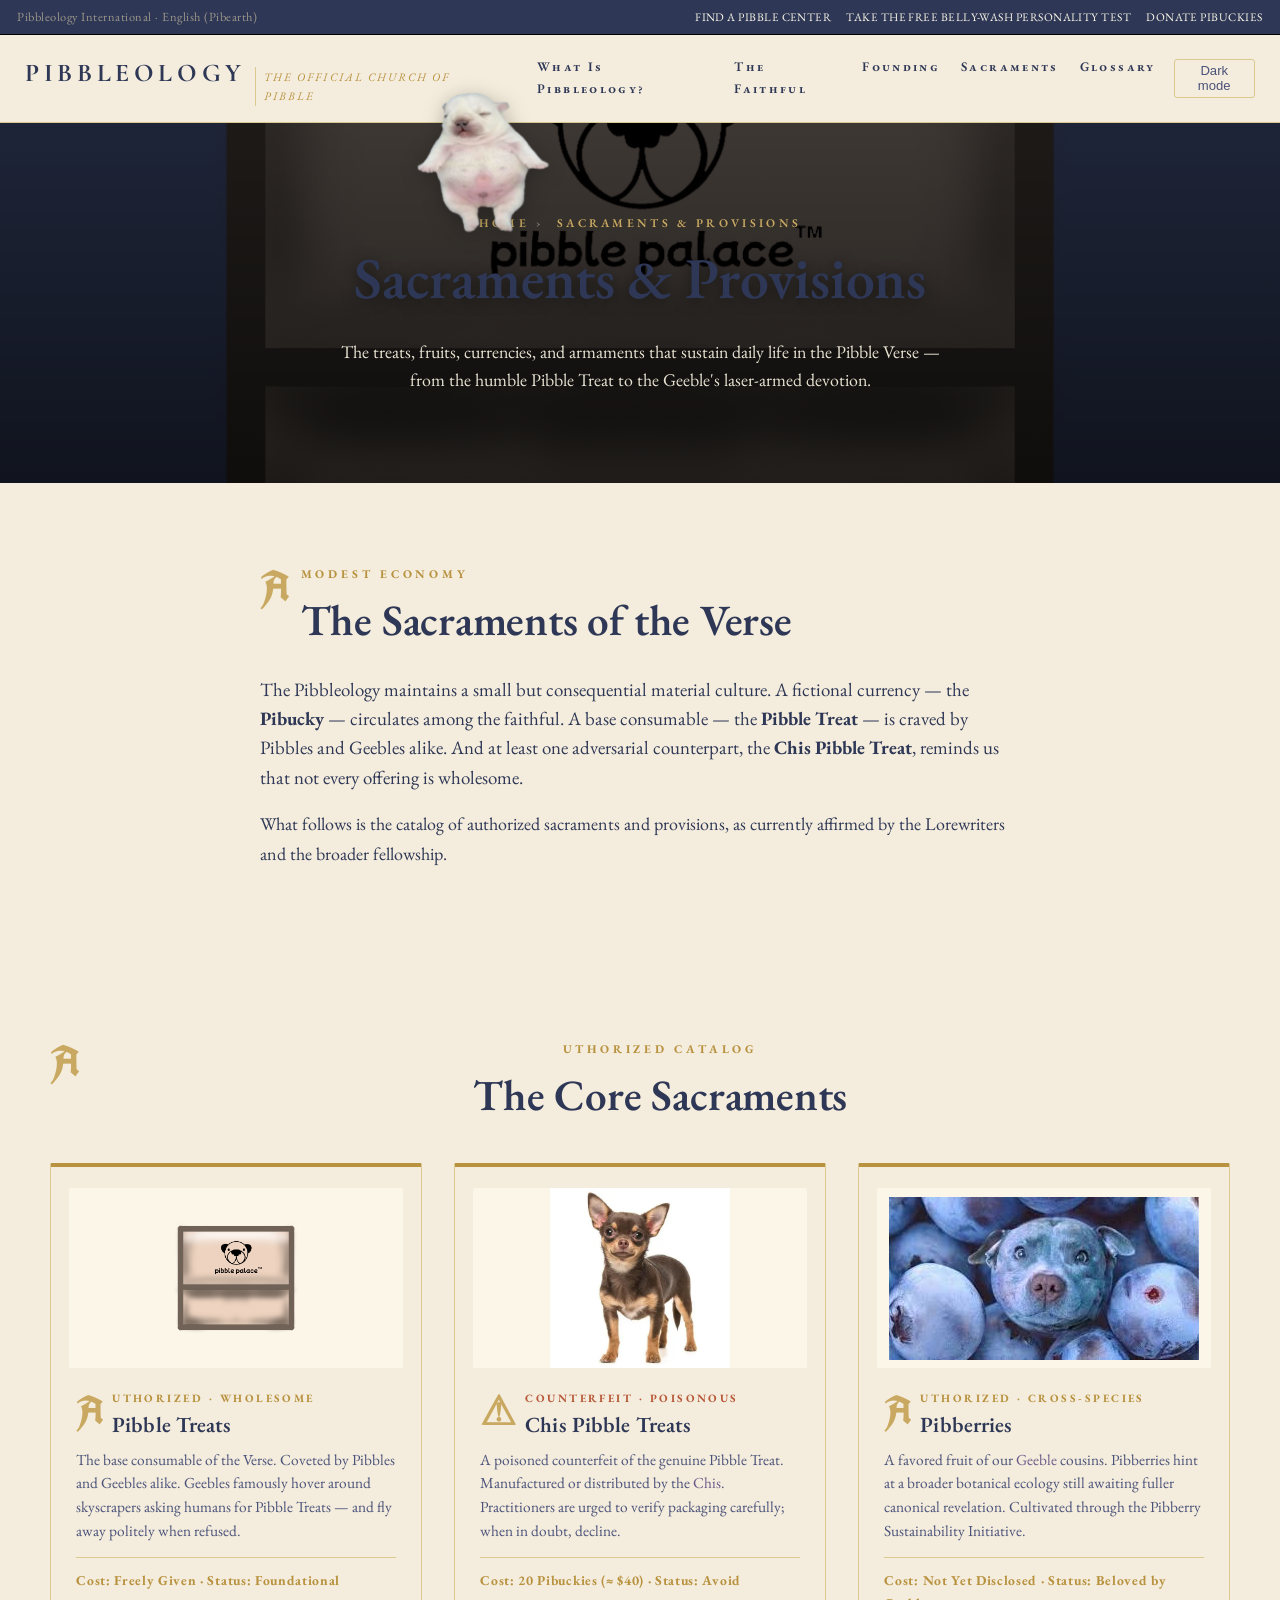
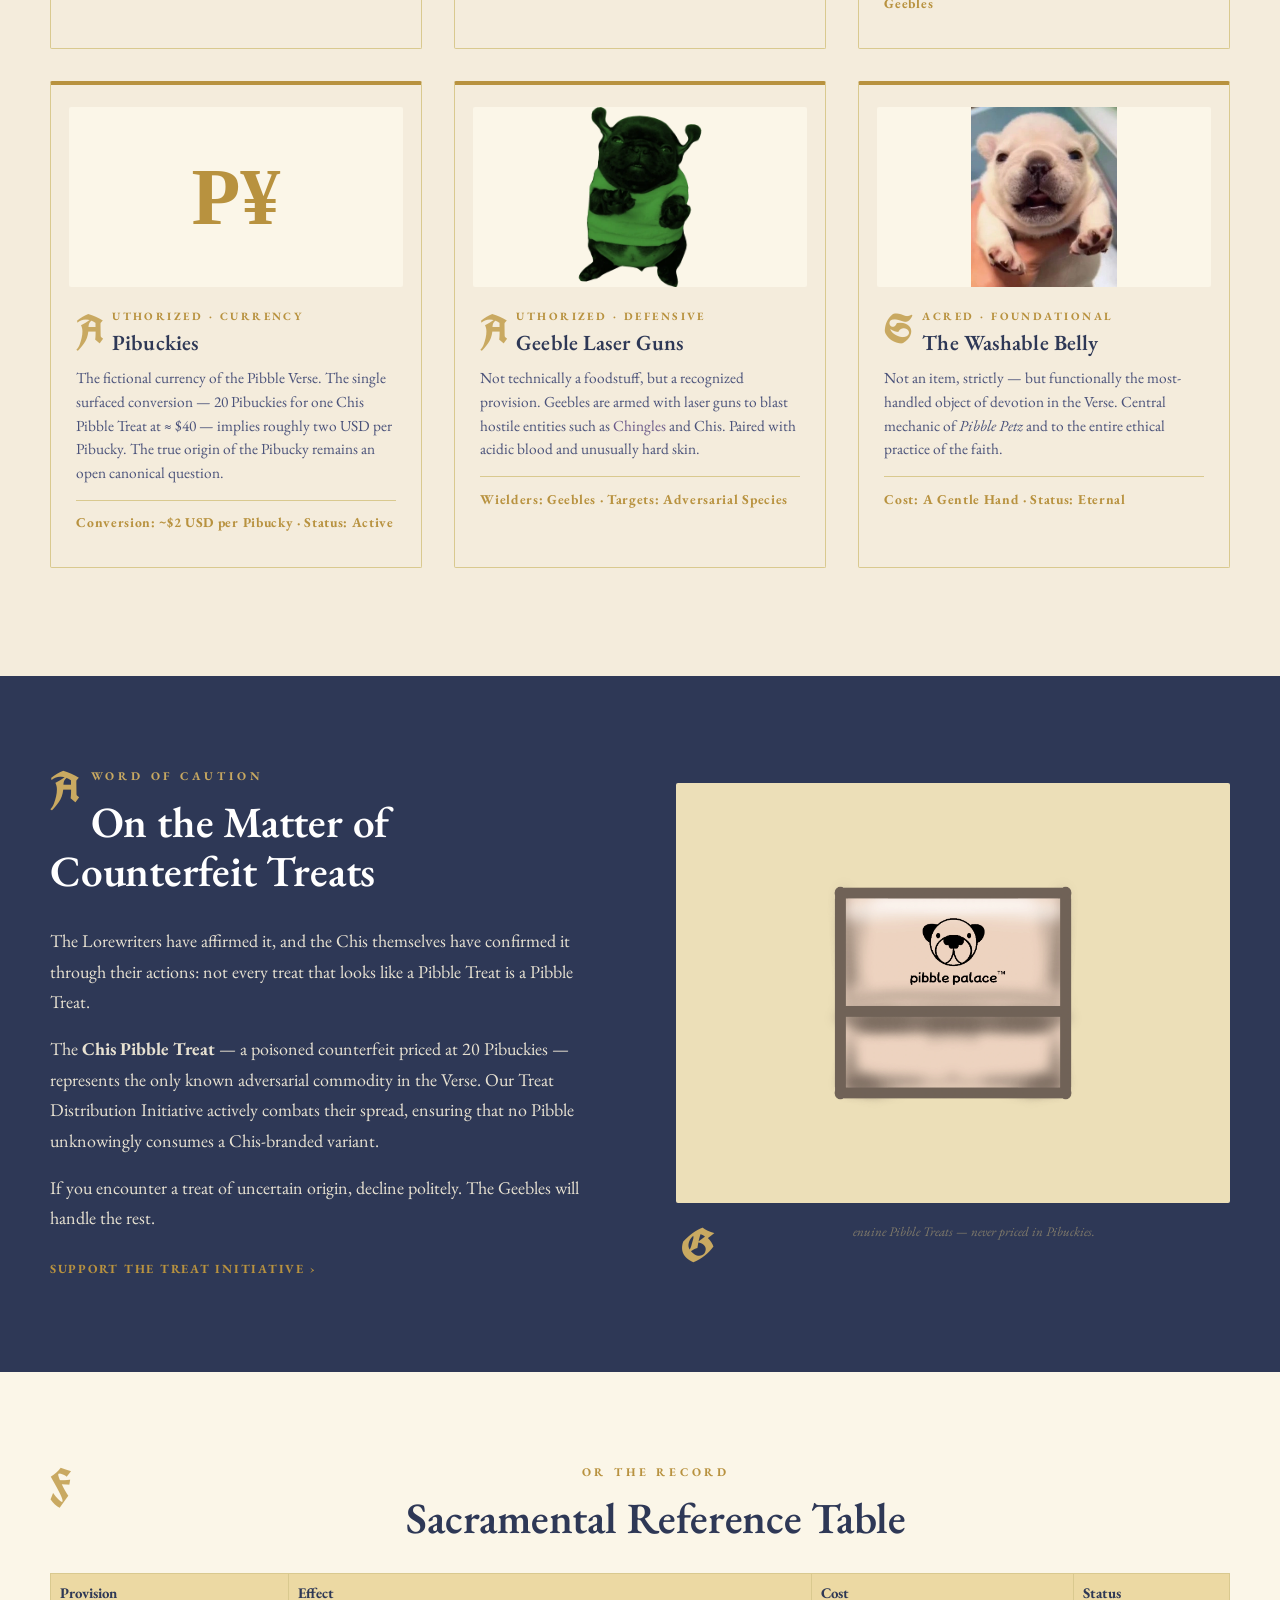
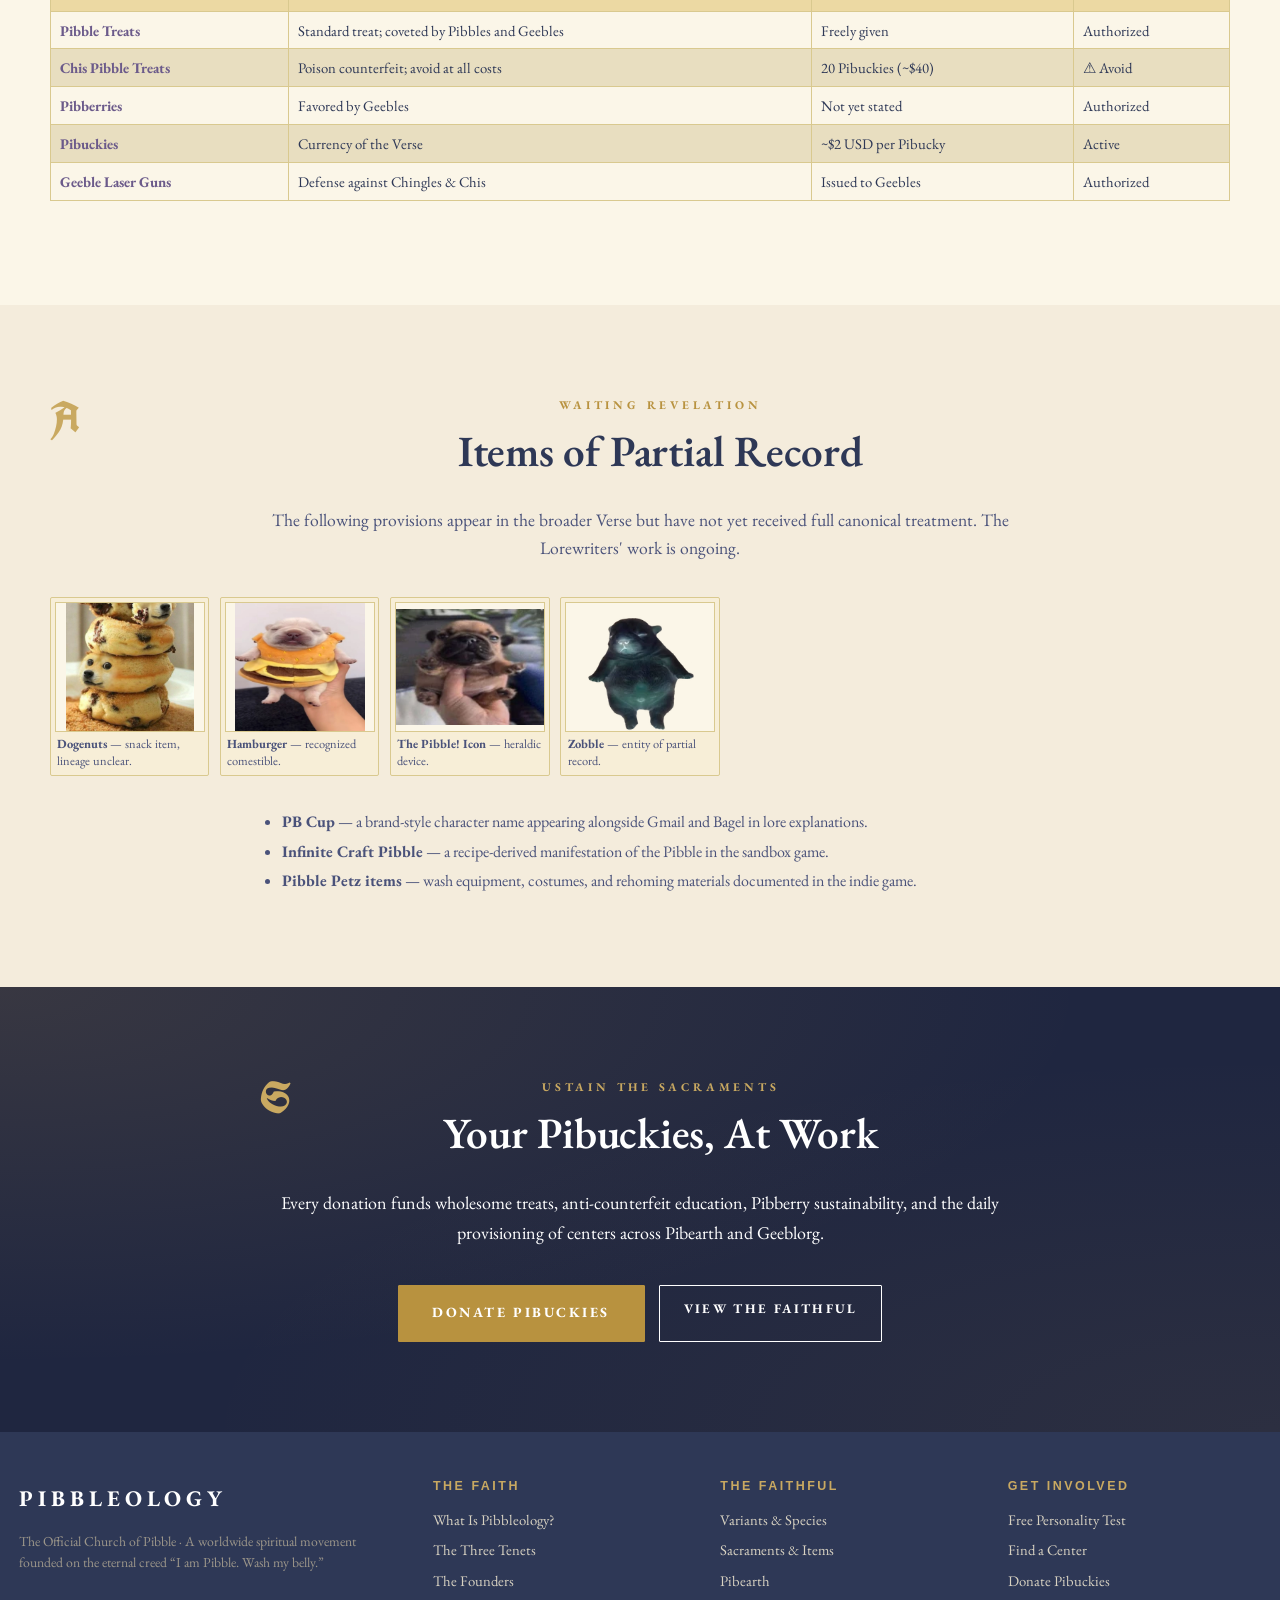
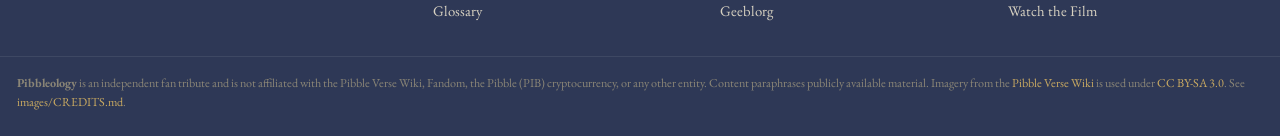
==== commit efc23816: "Add bouncing Pibble mascot and clarify footer disclaimer Adds a site-wide DVD-style bouncing Pibble " ====
--- a/artifacts.html
+++ b/artifacts.html
@@ -21,7 +21,7 @@
     <span class="util-spacer"></span>
     <a href="index.html#locate">Find a Pibble Center</a>
     <a href="quiz.html">Take the Free Belly-Wash Personality Test</a>
-    <a href="index.html#donate">Donate Pibuckies</a>
+    <a href="https://coinmarketcap.com/currencies/pibble/" target="_blank" rel="noopener">Donate Pibuckies</a>
   </div>
 </div>
 
@@ -204,7 +204,7 @@
           If you encounter a treat of uncertain origin, decline politely.
           The Geebles will handle the rest.
         </p>
-        <a class="cta-inline" href="index.html#donate">Support the Treat Initiative &rsaquo;</a>
+        <a class="cta-inline" href="https://coinmarketcap.com/currencies/pibble/" target="_blank" rel="noopener">Support the Treat Initiative &rsaquo;</a>
       </div>
       <div class="split-media">
         <img src="images/pibble-treats.png" alt="Authentic Pibble Treats">
@@ -305,7 +305,7 @@
         across Pibearth and Geeblorg.
       </p>
       <div class="cta-row centered">
-        <a class="cta-primary cta-large" href="index.html#donate">Donate Pibuckies</a>
+        <a class="cta-primary cta-large" href="https://coinmarketcap.com/currencies/pibble/" target="_blank" rel="noopener">Donate Pibuckies</a>
         <a class="cta-secondary inverse" href="characters.html">View The Faithful</a>
       </div>
     </div>
@@ -345,7 +345,7 @@
       <ul>
         <li><a href="quiz.html">Free Personality Test</a></li>
         <li><a href="index.html#locate">Find a Center</a></li>
-        <li><a href="index.html#donate">Donate Pibuckies</a></li>
+        <li><a href="https://coinmarketcap.com/currencies/pibble/" target="_blank" rel="noopener">Donate Pibuckies</a></li>
         <li><a href="index.html#video">Watch the Film</a></li>
       </ul>
     </div>
@@ -353,7 +353,7 @@
   <div class="footer-bottom">
     <div>
       <strong>Pibbleology</strong> is an independent fan tribute and is not
-      affiliated with the Pibble Verse Wiki, Fandom, or any other site.
+      affiliated with the Pibble Verse Wiki, Fandom, the Pibble (PIB) cryptocurrency, or any other entity.
       Content paraphrases publicly available material. Imagery from the
       <a href="https://pibble-verse.fandom.com/" rel="noopener">Pibble Verse Wiki</a>
       is used under <a href="https://creativecommons.org/licenses/by-sa/3.0/" rel="noopener">CC&nbsp;BY-SA&nbsp;3.0</a>.
--- a/style.css
+++ b/style.css
@@ -2531,3 +2531,43 @@
   background: #000;
   display: block;
 }
+
+/* ---------- Bouncing Pibble (click belly 3x to dismiss) ---------- */
+.bouncing-pibble {
+  position: fixed;
+  top: 0;
+  left: 0;
+  width: 140px;
+  height: 140px;
+  z-index: 9000;
+  cursor: pointer;
+  user-select: none;
+  -webkit-user-drag: none;
+  pointer-events: auto;
+  will-change: transform;
+  filter: drop-shadow(0 4px 10px rgba(0,0,0,.25));
+  transition: transform .12s ease-out, opacity .35s ease;
+}
+.bouncing-pibble img {
+  width: 100%;
+  height: 100%;
+  object-fit: contain;
+  pointer-events: none;
+  -webkit-user-drag: none;
+}
+.bouncing-pibble.hit {
+  animation: pibble-squish .18s ease;
+}
+.bouncing-pibble.gone {
+  opacity: 0;
+  transform: scale(.2) rotate(25deg) !important;
+  pointer-events: none;
+}
+@keyframes pibble-squish {
+  0%   { transform: scale(1); }
+  50%  { transform: scale(1.25, .8); }
+  100% { transform: scale(1); }
+}
+@media (max-width: 640px) {
+  .bouncing-pibble { width: 96px; height: 96px; }
+}
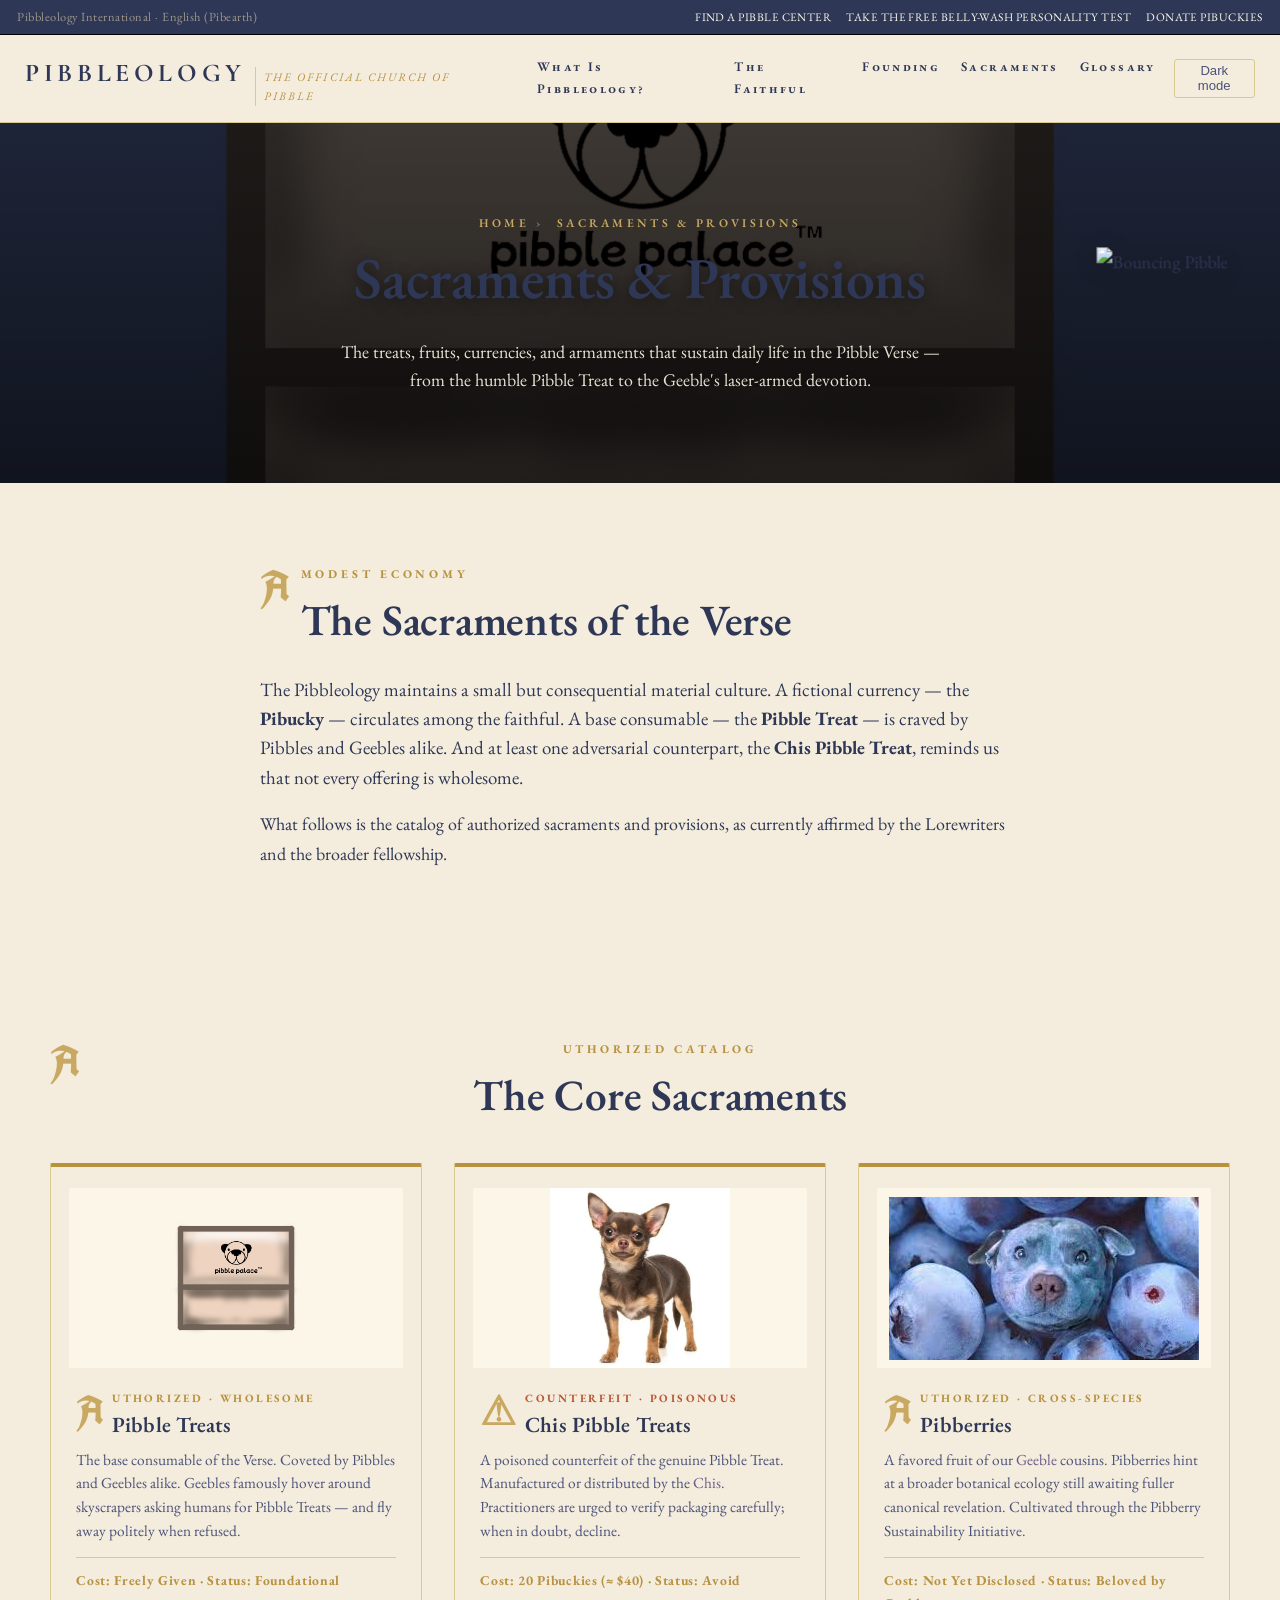
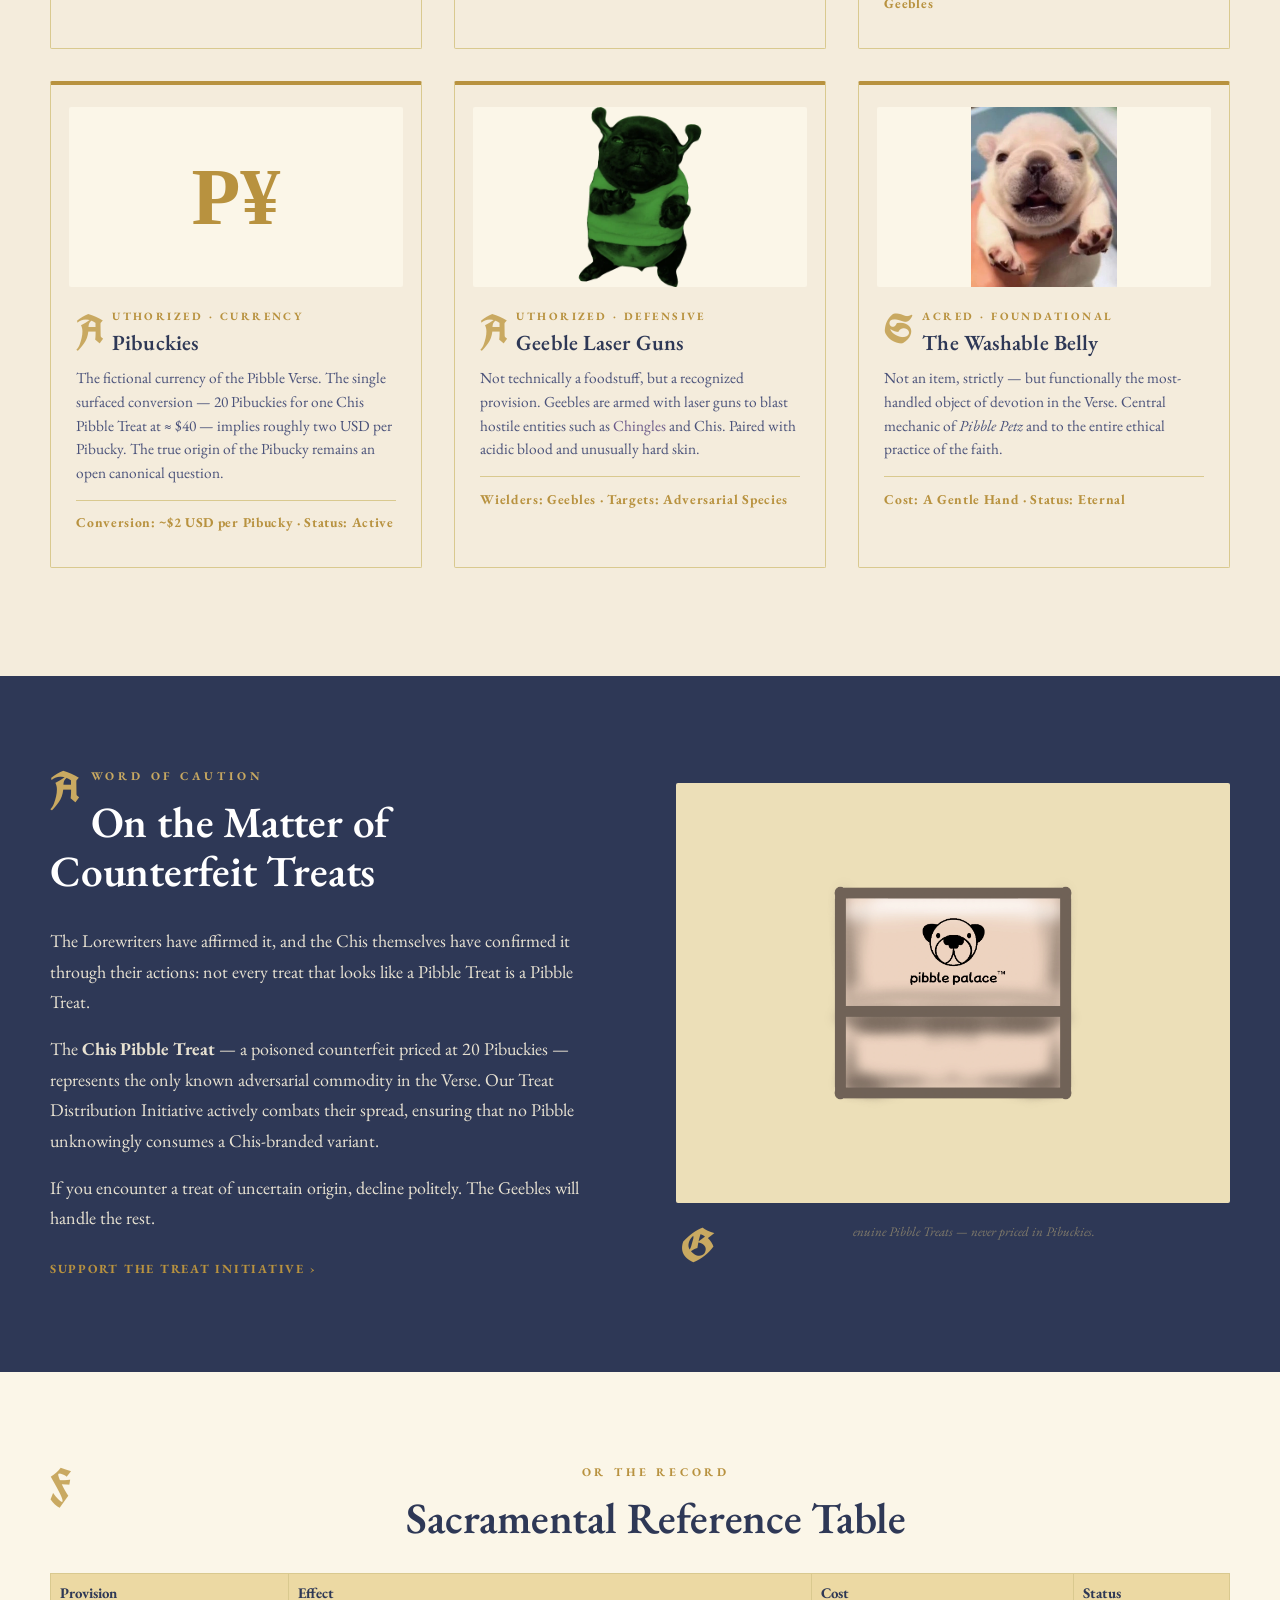
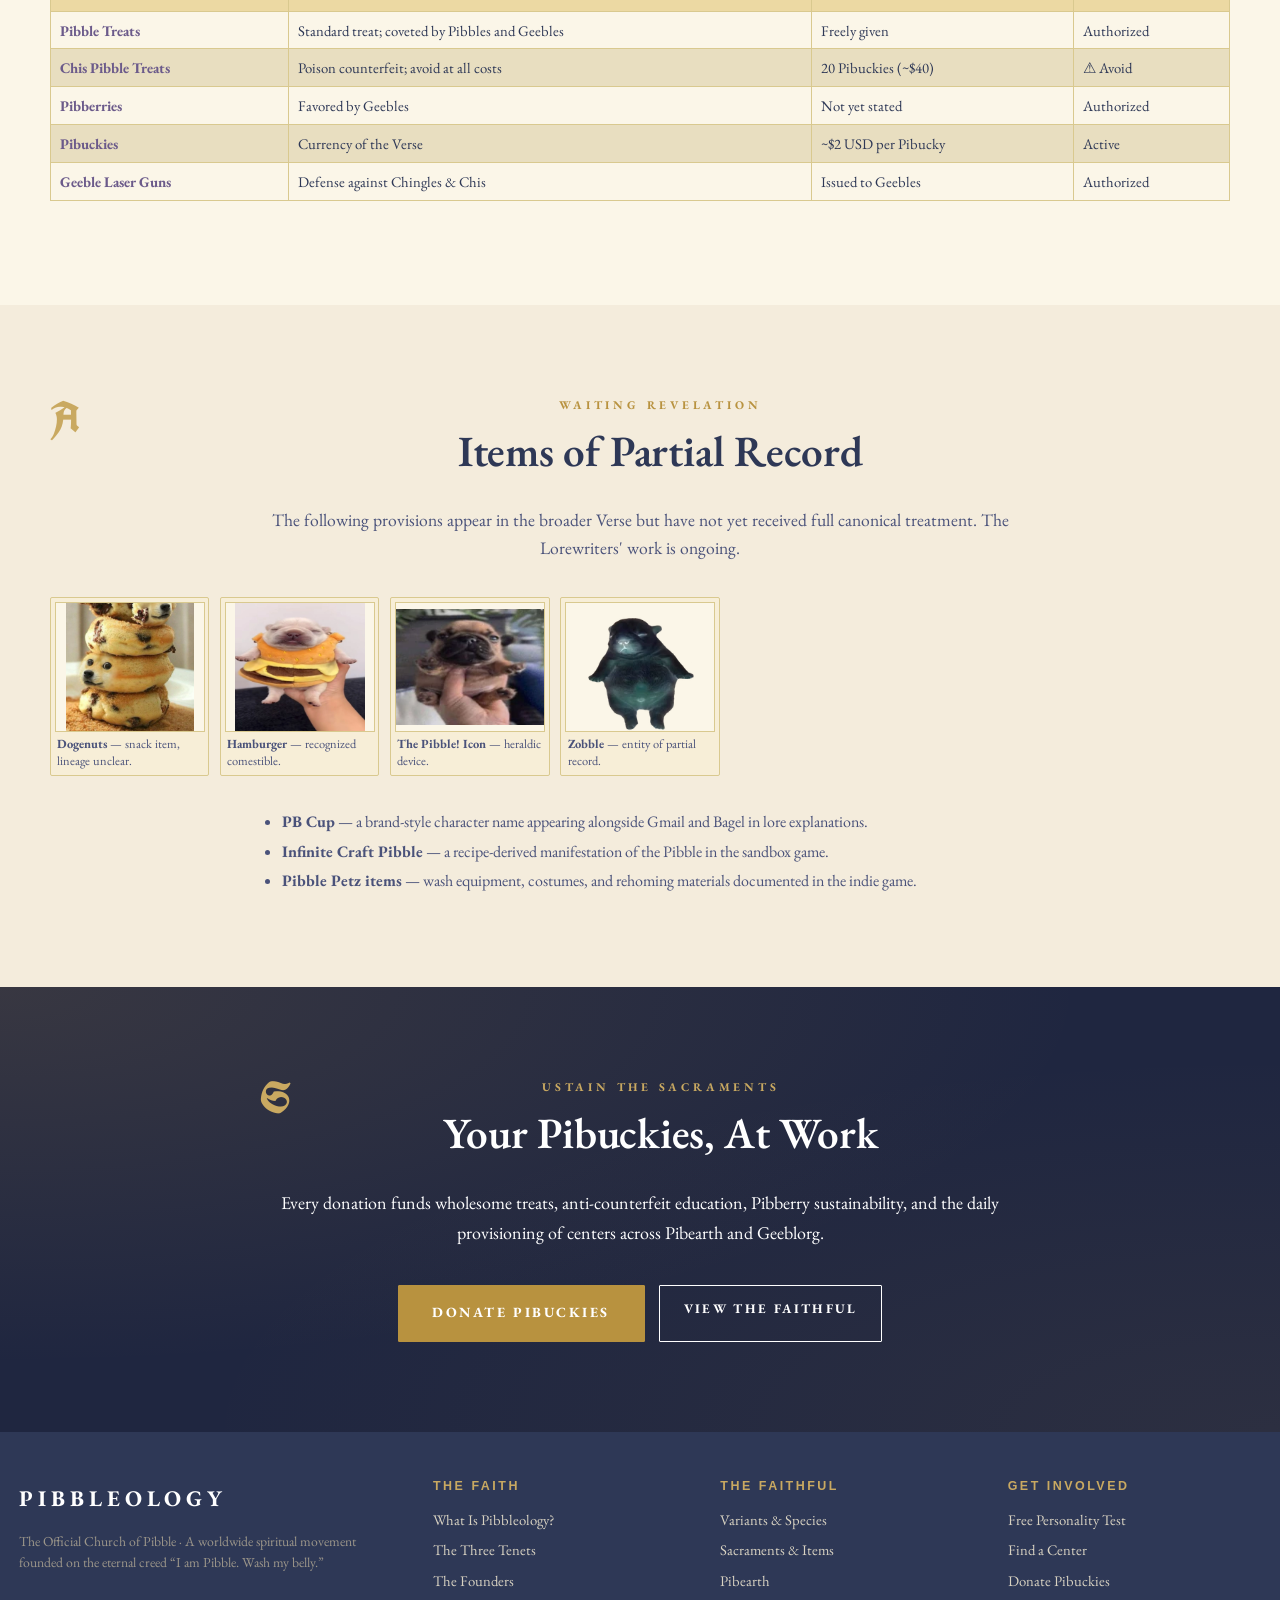
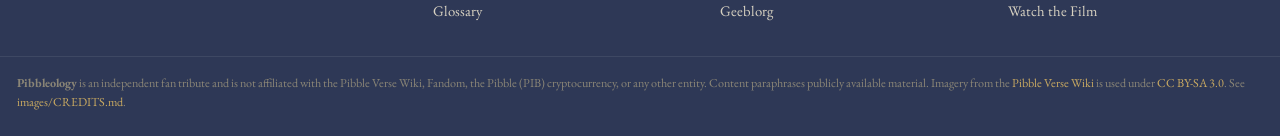
==== commit 3260ea6c: "Route Donate Pibuckies through a no-affiliation interstitial All Donate Pibuckies links now open don" ====
--- a/artifacts.html
+++ b/artifacts.html
@@ -21,7 +21,7 @@
     <span class="util-spacer"></span>
     <a href="index.html#locate">Find a Pibble Center</a>
     <a href="quiz.html">Take the Free Belly-Wash Personality Test</a>
-    <a href="https://coinmarketcap.com/currencies/pibble/" target="_blank" rel="noopener">Donate Pibuckies</a>
+    <a href="donate-disclaimer.html">Donate Pibuckies</a>
   </div>
 </div>
 
@@ -204,7 +204,7 @@
           If you encounter a treat of uncertain origin, decline politely.
           The Geebles will handle the rest.
         </p>
-        <a class="cta-inline" href="https://coinmarketcap.com/currencies/pibble/" target="_blank" rel="noopener">Support the Treat Initiative &rsaquo;</a>
+        <a class="cta-inline" href="donate-disclaimer.html">Support the Treat Initiative &rsaquo;</a>
       </div>
       <div class="split-media">
         <img src="images/pibble-treats.png" alt="Authentic Pibble Treats">
@@ -305,7 +305,7 @@
         across Pibearth and Geeblorg.
       </p>
       <div class="cta-row centered">
-        <a class="cta-primary cta-large" href="https://coinmarketcap.com/currencies/pibble/" target="_blank" rel="noopener">Donate Pibuckies</a>
+        <a class="cta-primary cta-large" href="donate-disclaimer.html">Donate Pibuckies</a>
         <a class="cta-secondary inverse" href="characters.html">View The Faithful</a>
       </div>
     </div>
@@ -345,7 +345,7 @@
       <ul>
         <li><a href="quiz.html">Free Personality Test</a></li>
         <li><a href="index.html#locate">Find a Center</a></li>
-        <li><a href="https://coinmarketcap.com/currencies/pibble/" target="_blank" rel="noopener">Donate Pibuckies</a></li>
+        <li><a href="donate-disclaimer.html">Donate Pibuckies</a></li>
         <li><a href="index.html#video">Watch the Film</a></li>
       </ul>
     </div>
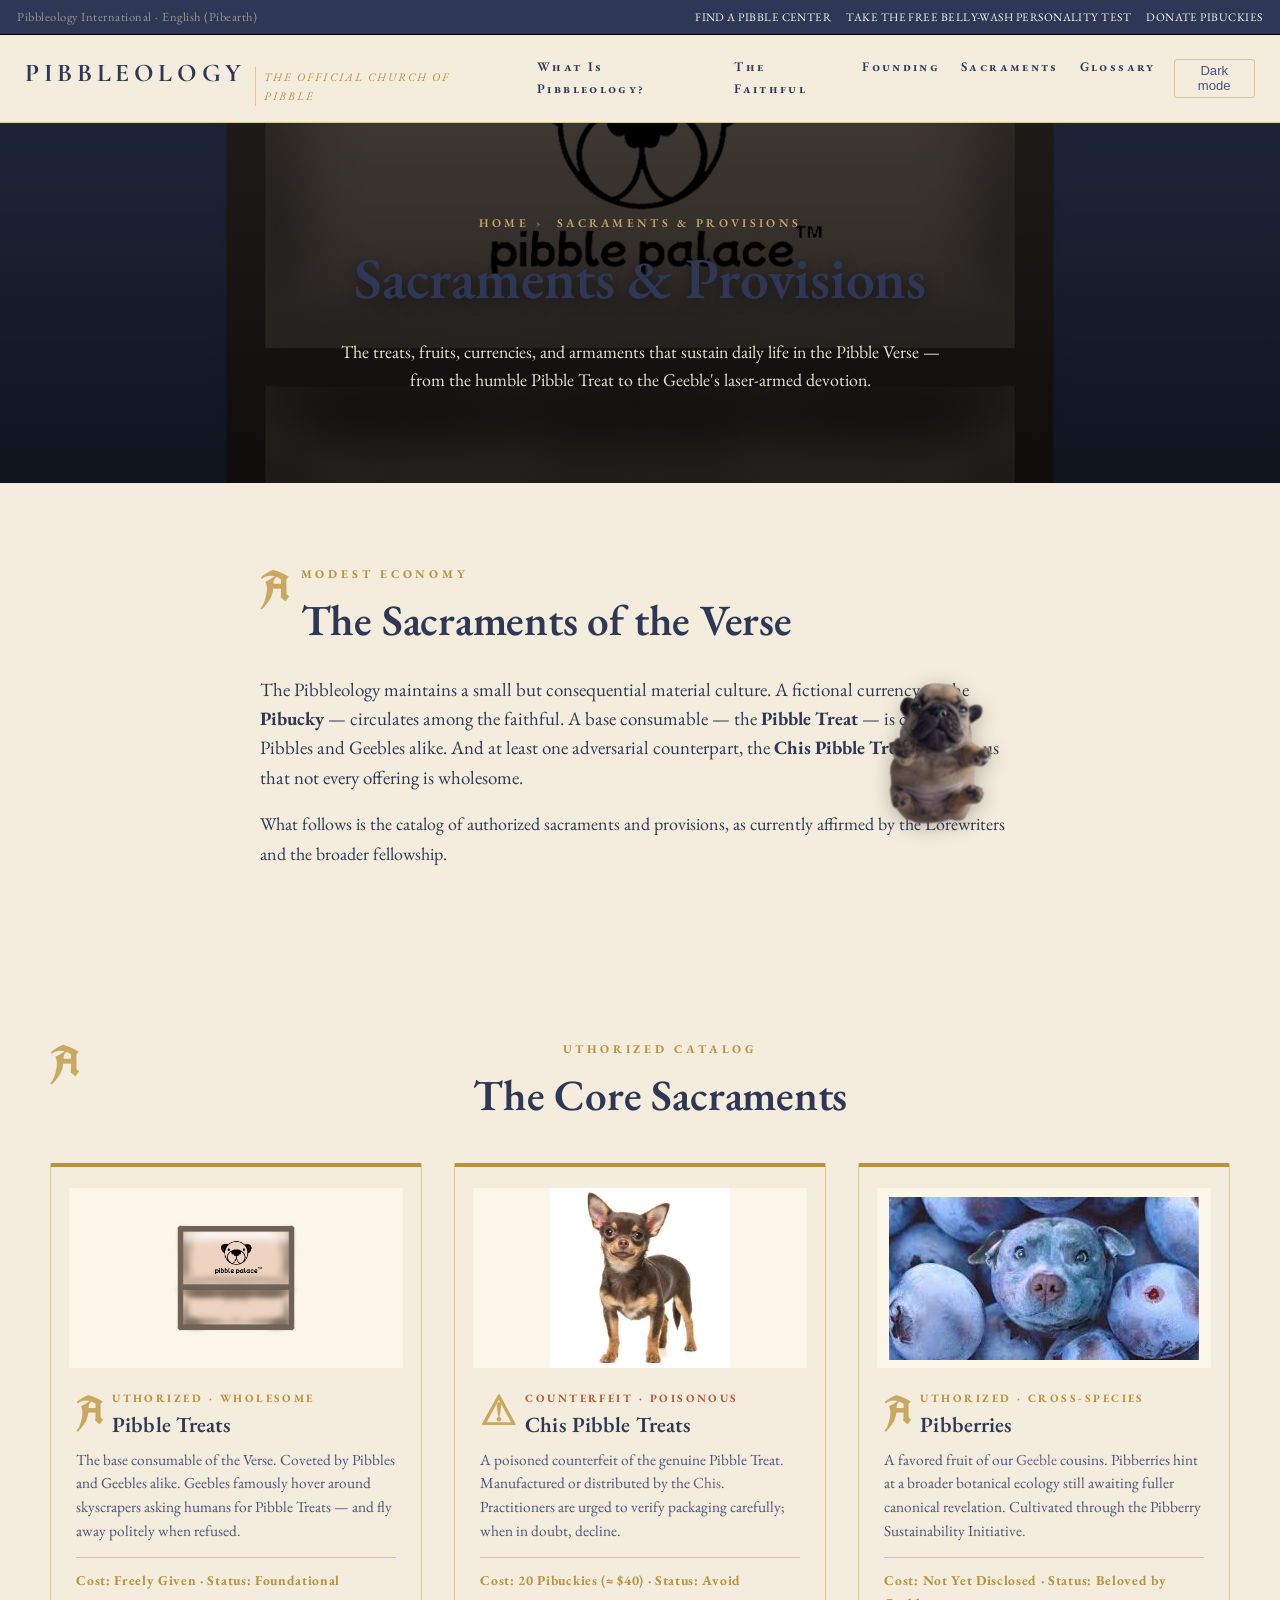
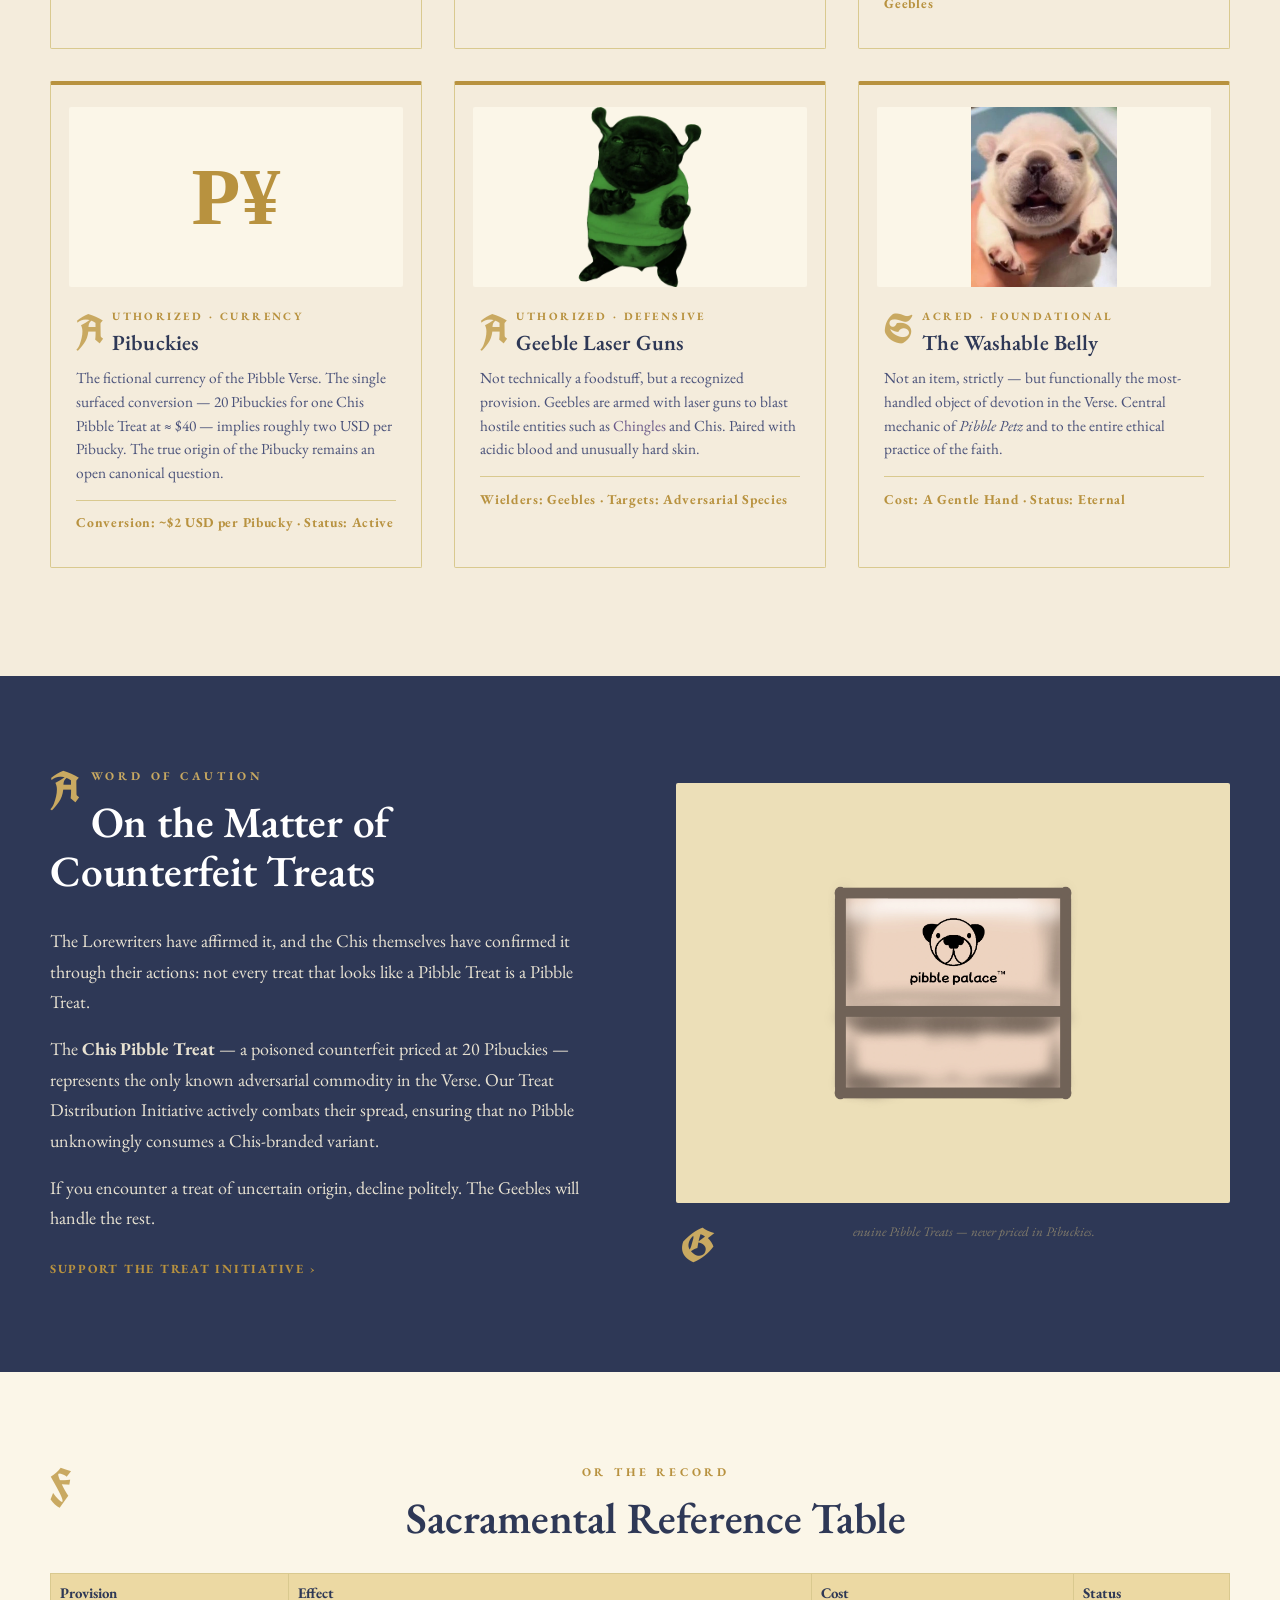
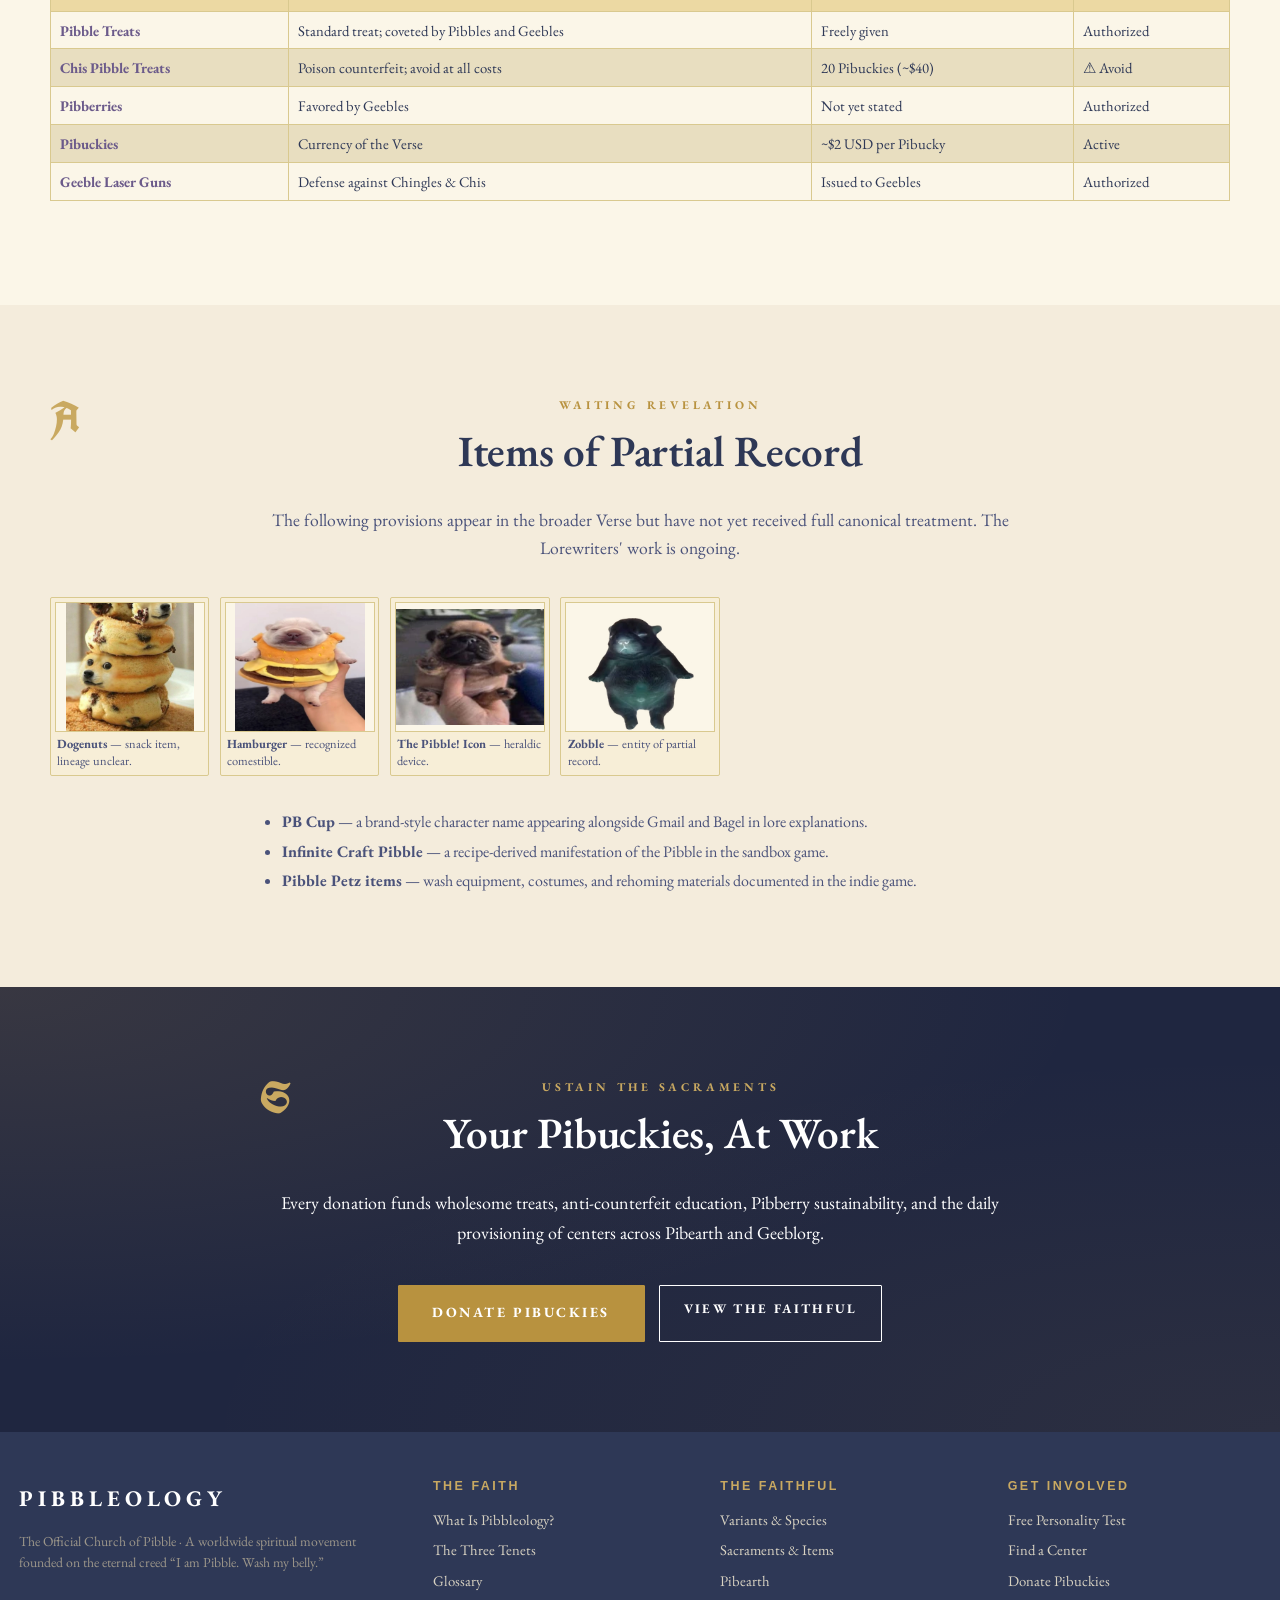
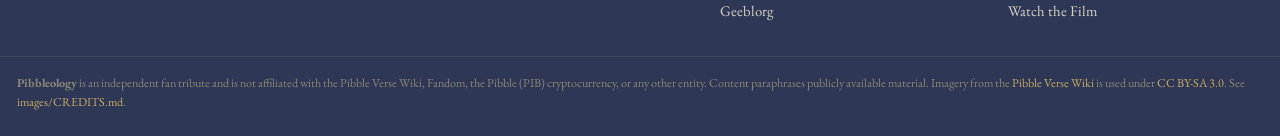
==== commit deb40fec: "Remove incorrect Founders references across the site Drops the homepage "Meet the Founders" section," ====
--- a/artifacts.html
+++ b/artifacts.html
@@ -327,7 +327,6 @@
       <ul>
         <li><a href="index.html#what-is">What Is Pibbleology?</a></li>
         <li><a href="index.html#tenets">The Three Tenets</a></li>
-        <li><a href="lore-timeline.html">The Founders</a></li>
         <li><a href="glossary.html">Glossary</a></li>
       </ul>
     </div>
--- a/style.css
+++ b/style.css
@@ -2403,8 +2403,7 @@
 /* === Gilt-framed images === */
 .gilt-frame,
 .profile-row img,
-.member-card img,
-.founder-card img {
+.member-card img {
   border: 6px solid var(--accent);
   outline: 1px solid var(--ink);
   outline-offset: 2px;
@@ -2571,3 +2570,42 @@
 @media (max-width: 640px) {
   .bouncing-pibble { width: 96px; height: 96px; }
 }
+
+/* ---------- Geeble Explosion + Fake Restart ---------- */
+.geeble-shake { animation: geeble-shake .45s cubic-bezier(.36,.07,.19,.97) both; }
+@keyframes geeble-shake {
+  10%, 90%  { transform: translate3d(-2px, 0, 0); }
+  20%, 80%  { transform: translate3d(4px, 0, 0); }
+  30%, 50%, 70% { transform: translate3d(-8px, 2px, 0); }
+  40%, 60%  { transform: translate3d(8px, -2px, 0); }
+}
+.geeble-flash {
+  position: fixed; inset: 0; z-index: 99998;
+  background: radial-gradient(circle at center, #fff 0%, #ffe680 35%, #ff7a18 65%, #6a1f00 100%);
+  opacity: 0; pointer-events: none;
+  animation: geeble-flash .9s ease-out forwards;
+}
+@keyframes geeble-flash {
+  0%   { opacity: 0; transform: scale(.2); }
+  15%  { opacity: 1; transform: scale(1.05); }
+  60%  { opacity: 1; transform: scale(1); background: #000; }
+  100% { opacity: 1; background: #000; transform: scale(1); }
+}
+.geeble-blackout {
+  position: fixed; inset: 0; z-index: 99999;
+  background: #000; color: #c9c9c9;
+  font-family: ui-monospace, Menlo, Consolas, monospace;
+  display: flex; flex-direction: column; align-items: center; justify-content: center;
+  gap: 18px; text-align: center; padding: 20px;
+}
+.geeble-blackout .geeble-logo {
+  width: 84px; height: 84px; border: 3px solid #444; border-top-color: #8bd17c;
+  border-radius: 50%; animation: geeble-spin 1s linear infinite;
+}
+@keyframes geeble-spin { to { transform: rotate(360deg); } }
+.geeble-blackout .geeble-msg { font-size: 14px; letter-spacing: .08em; opacity: .85; }
+.geeble-blackout .geeble-sub { font-size: 11px; opacity: .55; max-width: 520px; }
+.geeble-blackout .geeble-cursor::after {
+  content: "_"; animation: geeble-blink 1s steps(1) infinite;
+}
+@keyframes geeble-blink { 50% { opacity: 0; } }
